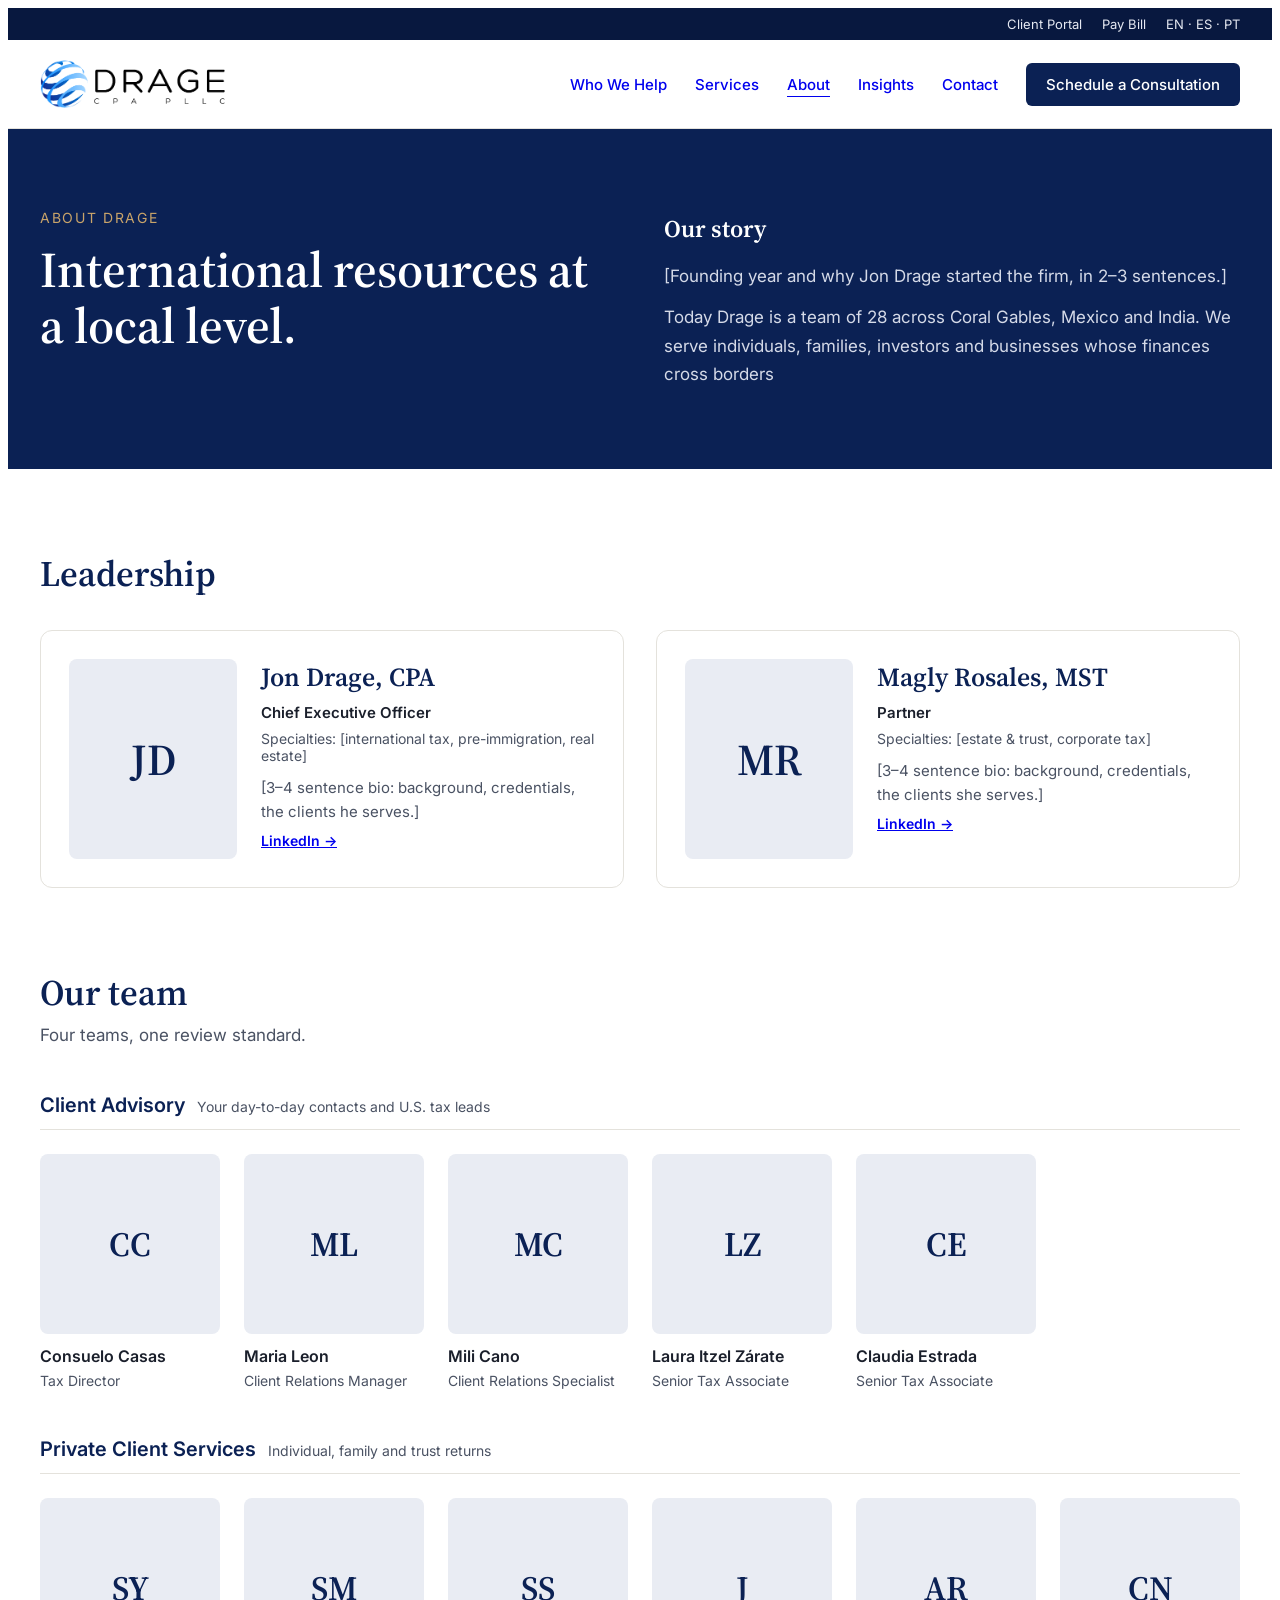
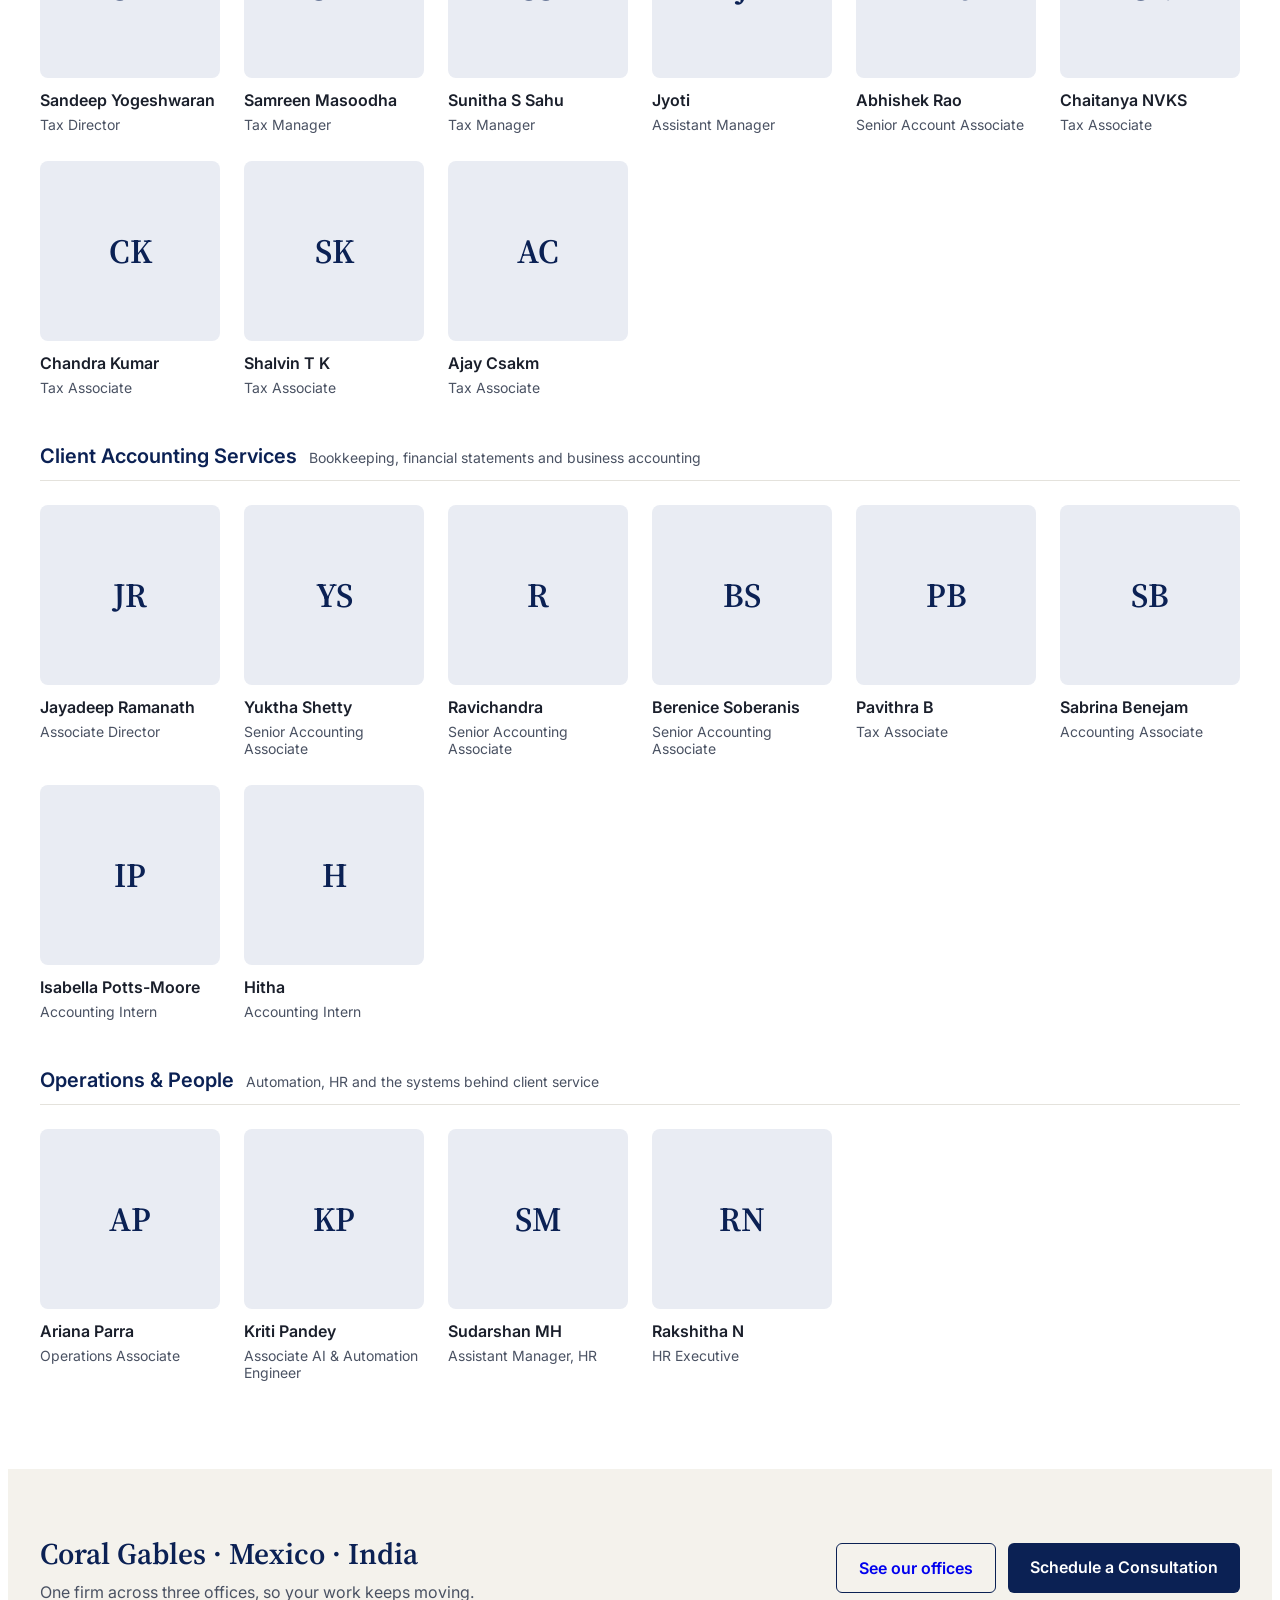
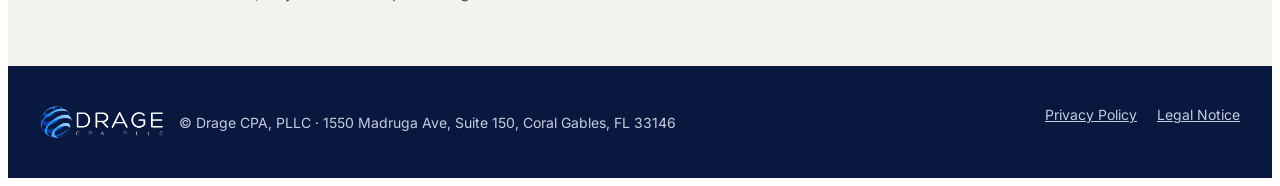
==== about.html @ 343d13b6 "Update about.html dot removed" ====
<!doctype html>
<html lang="en">
<head>
<meta charset="utf-8">
<meta name="viewport" content="width=device-width, initial-scale=1">
<title>About &amp; Our Team | Drage CPA, PLLC</title>
<meta name="description" content="Meet the Drage CPA leadership and team across Coral Gables, Mexico and India.">
<link rel="icon" type="image/png" href="assets/img/drage-logo.png">
<link rel="preconnect" href="https://fonts.googleapis.com">
<link rel="preconnect" href="https://fonts.gstatic.com" crossorigin>
<link href="https://fonts.googleapis.com/css2?family=Source+Serif+4:opsz,wght@8..60,500;8..60,600&amp;family=Inter:wght@400;500;600&amp;display=swap" rel="stylesheet">
<link rel="stylesheet" href="assets/css/styles.css">
</head>
<body>
<div style="font-family: Inter, system-ui, sans-serif; color: #1A1F2B; background: #FFFFFF; min-height: 100vh">

  <div class="site-top">
  <div style="background: #08183F; color: #E6E9F2; font-size: 13px">
    <div style="max-width: 1200px; margin: 0 auto; padding: 8px 24px; display: flex; flex-wrap: wrap; justify-content: flex-end; gap: 20px">
      <a href="https://auth.sharefile.io/dragecpa/login" style="color: #E6E9F2; text-decoration: none">Client Portal</a>
      <a href="https://secure.cpacharge.com/pages/dragecpa/payments" style="color: #E6E9F2; text-decoration: none">Pay Bill</a>
      <span>EN · ES · PT</span>
    </div>
  </div>

  <header style="border-bottom: 1px solid #E4E2DC; background: #FFFFFF">
    <div style="max-width: 1200px; margin: 0 auto; padding: 20px 24px; display: flex; flex-wrap: wrap; align-items: center; justify-content: space-between; gap: 16px">
      <a href="index.html" style="display: inline-flex; align-items: center"><img src="[data-uri]" alt="Drage CPA, PLLC — home" style="height: 48px; width: auto; display: block"></a>
      <nav aria-label="Main" style="display: flex; flex-wrap: wrap; align-items: center; gap: 28px; font-size: 15px; font-weight: 500">
        <a href="international-individuals-families.html" style="text-decoration: none">Who We Help</a>
        <a href="index.html" style="text-decoration: none">Services</a>
        <a href="about.html" style="text-decoration: underline; text-underline-offset: 6px">About</a>
        <a href="index.html" style="text-decoration: none">Insights</a>
        <a href="contact.html" style="text-decoration: none">Contact</a>
        <a href="https://drage.com/schedule-appointment/" style="background: #0B2154; color: #FFFFFF; padding: 12px 20px; border-radius: 6px; text-decoration: none">Schedule a Consultation</a>
      </nav>
    </div>
  </header>
  </div>

  <section style="background: #0B2154; color: #FFFFFF">
    <div style="max-width: 1200px; margin: 0 auto; padding: 80px 24px; display: grid; grid-template-columns: repeat(auto-fit, minmax(min(320px, 100%), 1fr)); gap: 48px">
      <div>
        <p style="margin: 0 0 16px; font-size: 14px; letter-spacing: 0.12em; text-transform: uppercase; color: #C9A46A">About Drage</p>
        <h1 style="margin: 0; font-family: 'Source Serif 4', Georgia, serif; font-size: 50px; line-height: 1.12; font-weight: 600">International resources at a local level.</h1>
      </div>
      <div style="font-size: 17px; line-height: 1.7; color: #D5DAE8">
        <h2 style="margin: 0 0 12px; font-family: 'Source Serif 4', Georgia, serif; font-size: 24px; font-weight: 600; color: #FFFFFF">Our story</h2>
        <p style="margin: 0 0 12px">[Founding year and why Jon Drage started the firm, in 2–3 sentences.]</p>
        <p style="margin: 0">Today Drage is a team of 28 across Coral Gables, Mexico and India. We serve individuals, families, investors and businesses whose finances cross borders</p>
      </div>
    </div>
  </section>

  <section style="max-width: 1200px; margin: 0 auto; padding: 80px 24px 24px">
    <h2 style="margin: 0 0 32px; font-family: 'Source Serif 4', Georgia, serif; font-size: 36px; font-weight: 600; color: #0B2154">Leadership</h2>
    <div style="display: grid; grid-template-columns: repeat(auto-fit, minmax(min(420px, 100%), 1fr)); gap: 32px">
      <article style="display: flex; flex-wrap: wrap; gap: 24px; padding: 28px; border: 1px solid #E4E2DC; border-radius: 12px">
        <div aria-label="Headshot placeholder for Jon Drage" role="img" style="width: 168px; height: 200px; border-radius: 8px; background: #E9ECF3; display: flex; align-items: center; justify-content: center; font-family: 'Source Serif 4', Georgia, serif; font-size: 44px; font-weight: 600; color: #0B2154">JD</div>
        <div style="flex: 1 1 min(200px, 100%); display: flex; flex-direction: column; gap: 8px">
          <h3 style="margin: 0; font-family: 'Source Serif 4', Georgia, serif; font-size: 26px; font-weight: 600; color: #0B2154">Jon Drage, CPA</h3>
          <div style="font-size: 15px; font-weight: 600">Chief Executive Officer</div>
          <div style="font-size: 14px; color: #4A5263">Specialties: [international tax, pre-immigration, real estate]</div>
          <p style="margin: 4px 0 0; font-size: 15px; line-height: 1.6; color: #4A5263">[3–4 sentence bio: background, credentials, the clients he serves.]</p>
          <a href="https://www.linkedin.com/company/dragecpa/about/" style="font-size: 14px; font-weight: 600">LinkedIn →</a>
        </div>
      </article>
      <article style="display: flex; flex-wrap: wrap; gap: 24px; padding: 28px; border: 1px solid #E4E2DC; border-radius: 12px">
        <div aria-label="Headshot placeholder for Magly Rosales" role="img" style="width: 168px; height: 200px; border-radius: 8px; background: #E9ECF3; display: flex; align-items: center; justify-content: center; font-family: 'Source Serif 4', Georgia, serif; font-size: 44px; font-weight: 600; color: #0B2154">MR</div>
        <div style="flex: 1 1 min(200px, 100%); display: flex; flex-direction: column; gap: 8px">
          <h3 style="margin: 0; font-family: 'Source Serif 4', Georgia, serif; font-size: 26px; font-weight: 600; color: #0B2154">Magly Rosales, MST</h3>
          <div style="font-size: 15px; font-weight: 600">Partner</div>
          <div style="font-size: 14px; color: #4A5263">Specialties: [estate &amp; trust, corporate tax]</div>
          <p style="margin: 4px 0 0; font-size: 15px; line-height: 1.6; color: #4A5263">[3–4 sentence bio: background, credentials, the clients she serves.]</p>
          <a href="https://www.linkedin.com/company/dragecpa/about/" style="font-size: 14px; font-weight: 600">LinkedIn →</a>
        </div>
      </article>
    </div>
  </section>

  <section style="max-width: 1200px; margin: 0 auto; padding: 56px 24px 88px">
    <h2 style="margin: 0 0 8px; font-family: 'Source Serif 4', Georgia, serif; font-size: 36px; font-weight: 600; color: #0B2154">Our team</h2>
    <p style="margin: 0 0 8px; font-size: 17px; color: #4A5263">Four teams, one review standard.</p>
    
      <div style="margin-top: 48px">
        <div style="display: flex; flex-wrap: wrap; align-items: baseline; gap: 12px; padding-bottom: 12px; border-bottom: 1px solid #E4E2DC; margin-bottom: 24px">
          <h3 style="margin: 0; font-size: 20px; font-weight: 600; color: #0B2154">Client Advisory</h3>
          <span style="font-size: 14px; color: #4A5263">Your day-to-day contacts and U.S. tax leads</span>
        </div>
        <div style="display: grid; grid-template-columns: repeat(auto-fill, minmax(min(180px, 100%), 1fr)); gap: 28px 24px">
          
            <div style="display: flex; flex-direction: column; gap: 6px">
              <div role="img" aria-label="Headshot placeholder for Consuelo Casas" style="aspect-ratio: 1 / 1; border-radius: 8px; background: #E9ECF3; display: flex; align-items: center; justify-content: center; font-family: 'Source Serif 4', Georgia, serif; font-size: 34px; font-weight: 600; color: #0B2154">CC</div>
              <div style="font-size: 16px; font-weight: 600; margin-top: 6px">Consuelo Casas</div>
              <div style="font-size: 14px; color: #4A5263">Tax Director</div>
            </div>
          
            <div style="display: flex; flex-direction: column; gap: 6px">
              <div role="img" aria-label="Headshot placeholder for Maria Leon" style="aspect-ratio: 1 / 1; border-radius: 8px; background: #E9ECF3; display: flex; align-items: center; justify-content: center; font-family: 'Source Serif 4', Georgia, serif; font-size: 34px; font-weight: 600; color: #0B2154">ML</div>
              <div style="font-size: 16px; font-weight: 600; margin-top: 6px">Maria Leon</div>
              <div style="font-size: 14px; color: #4A5263">Client Relations Manager</div>
            </div>
          
            <div style="display: flex; flex-direction: column; gap: 6px">
              <div role="img" aria-label="Headshot placeholder for Mili Cano" style="aspect-ratio: 1 / 1; border-radius: 8px; background: #E9ECF3; display: flex; align-items: center; justify-content: center; font-family: 'Source Serif 4', Georgia, serif; font-size: 34px; font-weight: 600; color: #0B2154">MC</div>
              <div style="font-size: 16px; font-weight: 600; margin-top: 6px">Mili Cano</div>
              <div style="font-size: 14px; color: #4A5263">Client Relations Specialist</div>
            </div>
          
            <div style="display: flex; flex-direction: column; gap: 6px">
              <div role="img" aria-label="Headshot placeholder for Laura Itzel Zárate" style="aspect-ratio: 1 / 1; border-radius: 8px; background: #E9ECF3; display: flex; align-items: center; justify-content: center; font-family: 'Source Serif 4', Georgia, serif; font-size: 34px; font-weight: 600; color: #0B2154">LZ</div>
              <div style="font-size: 16px; font-weight: 600; margin-top: 6px">Laura Itzel Zárate</div>
              <div style="font-size: 14px; color: #4A5263">Senior Tax Associate</div>
            </div>
          
            <div style="display: flex; flex-direction: column; gap: 6px">
              <div role="img" aria-label="Headshot placeholder for Claudia Estrada" style="aspect-ratio: 1 / 1; border-radius: 8px; background: #E9ECF3; display: flex; align-items: center; justify-content: center; font-family: 'Source Serif 4', Georgia, serif; font-size: 34px; font-weight: 600; color: #0B2154">CE</div>
              <div style="font-size: 16px; font-weight: 600; margin-top: 6px">Claudia Estrada</div>
              <div style="font-size: 14px; color: #4A5263">Senior Tax Associate</div>
            </div>
          
        </div>
      </div>
    
      <div style="margin-top: 48px">
        <div style="display: flex; flex-wrap: wrap; align-items: baseline; gap: 12px; padding-bottom: 12px; border-bottom: 1px solid #E4E2DC; margin-bottom: 24px">
          <h3 style="margin: 0; font-size: 20px; font-weight: 600; color: #0B2154">Private Client Services</h3>
          <span style="font-size: 14px; color: #4A5263">Individual, family and trust returns</span>
        </div>
        <div style="display: grid; grid-template-columns: repeat(auto-fill, minmax(min(180px, 100%), 1fr)); gap: 28px 24px">
          
            <div style="display: flex; flex-direction: column; gap: 6px">
              <div role="img" aria-label="Headshot placeholder for Sandeep Yogeshwaran" style="aspect-ratio: 1 / 1; border-radius: 8px; background: #E9ECF3; display: flex; align-items: center; justify-content: center; font-family: 'Source Serif 4', Georgia, serif; font-size: 34px; font-weight: 600; color: #0B2154">SY</div>
              <div style="font-size: 16px; font-weight: 600; margin-top: 6px">Sandeep Yogeshwaran</div>
              <div style="font-size: 14px; color: #4A5263">Tax Director</div>
            </div>
          
            <div style="display: flex; flex-direction: column; gap: 6px">
              <div role="img" aria-label="Headshot placeholder for Samreen Masoodha" style="aspect-ratio: 1 / 1; border-radius: 8px; background: #E9ECF3; display: flex; align-items: center; justify-content: center; font-family: 'Source Serif 4', Georgia, serif; font-size: 34px; font-weight: 600; color: #0B2154">SM</div>
              <div style="font-size: 16px; font-weight: 600; margin-top: 6px">Samreen Masoodha</div>
              <div style="font-size: 14px; color: #4A5263">Tax Manager</div>
            </div>
          
            <div style="display: flex; flex-direction: column; gap: 6px">
              <div role="img" aria-label="Headshot placeholder for Sunitha S Sahu" style="aspect-ratio: 1 / 1; border-radius: 8px; background: #E9ECF3; display: flex; align-items: center; justify-content: center; font-family: 'Source Serif 4', Georgia, serif; font-size: 34px; font-weight: 600; color: #0B2154">SS</div>
              <div style="font-size: 16px; font-weight: 600; margin-top: 6px">Sunitha S Sahu</div>
              <div style="font-size: 14px; color: #4A5263">Tax Manager</div>
            </div>
          
            <div style="display: flex; flex-direction: column; gap: 6px">
              <div role="img" aria-label="Headshot placeholder for Jyoti" style="aspect-ratio: 1 / 1; border-radius: 8px; background: #E9ECF3; display: flex; align-items: center; justify-content: center; font-family: 'Source Serif 4', Georgia, serif; font-size: 34px; font-weight: 600; color: #0B2154">J</div>
              <div style="font-size: 16px; font-weight: 600; margin-top: 6px">Jyoti</div>
              <div style="font-size: 14px; color: #4A5263">Assistant Manager</div>
            </div>
          
            <div style="display: flex; flex-direction: column; gap: 6px">
              <div role="img" aria-label="Headshot placeholder for Abhishek Rao" style="aspect-ratio: 1 / 1; border-radius: 8px; background: #E9ECF3; display: flex; align-items: center; justify-content: center; font-family: 'Source Serif 4', Georgia, serif; font-size: 34px; font-weight: 600; color: #0B2154">AR</div>
              <div style="font-size: 16px; font-weight: 600; margin-top: 6px">Abhishek Rao</div>
              <div style="font-size: 14px; color: #4A5263">Senior Account Associate</div>
            </div>
          
            <div style="display: flex; flex-direction: column; gap: 6px">
              <div role="img" aria-label="Headshot placeholder for Chaitanya NVKS" style="aspect-ratio: 1 / 1; border-radius: 8px; background: #E9ECF3; display: flex; align-items: center; justify-content: center; font-family: 'Source Serif 4', Georgia, serif; font-size: 34px; font-weight: 600; color: #0B2154">CN</div>
              <div style="font-size: 16px; font-weight: 600; margin-top: 6px">Chaitanya NVKS</div>
              <div style="font-size: 14px; color: #4A5263">Tax Associate</div>
            </div>
          
            <div style="display: flex; flex-direction: column; gap: 6px">
              <div role="img" aria-label="Headshot placeholder for Chandra Kumar" style="aspect-ratio: 1 / 1; border-radius: 8px; background: #E9ECF3; display: flex; align-items: center; justify-content: center; font-family: 'Source Serif 4', Georgia, serif; font-size: 34px; font-weight: 600; color: #0B2154">CK</div>
              <div style="font-size: 16px; font-weight: 600; margin-top: 6px">Chandra Kumar</div>
              <div style="font-size: 14px; color: #4A5263">Tax Associate</div>
            </div>
          
            <div style="display: flex; flex-direction: column; gap: 6px">
              <div role="img" aria-label="Headshot placeholder for Shalvin T K" style="aspect-ratio: 1 / 1; border-radius: 8px; background: #E9ECF3; display: flex; align-items: center; justify-content: center; font-family: 'Source Serif 4', Georgia, serif; font-size: 34px; font-weight: 600; color: #0B2154">SK</div>
              <div style="font-size: 16px; font-weight: 600; margin-top: 6px">Shalvin T K</div>
              <div style="font-size: 14px; color: #4A5263">Tax Associate</div>
            </div>
          
            <div style="display: flex; flex-direction: column; gap: 6px">
              <div role="img" aria-label="Headshot placeholder for Ajay Csakm" style="aspect-ratio: 1 / 1; border-radius: 8px; background: #E9ECF3; display: flex; align-items: center; justify-content: center; font-family: 'Source Serif 4', Georgia, serif; font-size: 34px; font-weight: 600; color: #0B2154">AC</div>
              <div style="font-size: 16px; font-weight: 600; margin-top: 6px">Ajay Csakm</div>
              <div style="font-size: 14px; color: #4A5263">Tax Associate</div>
            </div>
          
        </div>
      </div>
    
      <div style="margin-top: 48px">
        <div style="display: flex; flex-wrap: wrap; align-items: baseline; gap: 12px; padding-bottom: 12px; border-bottom: 1px solid #E4E2DC; margin-bottom: 24px">
          <h3 style="margin: 0; font-size: 20px; font-weight: 600; color: #0B2154">Client Accounting Services</h3>
          <span style="font-size: 14px; color: #4A5263">Bookkeeping, financial statements and business accounting</span>
        </div>
        <div style="display: grid; grid-template-columns: repeat(auto-fill, minmax(min(180px, 100%), 1fr)); gap: 28px 24px">
          
            <div style="display: flex; flex-direction: column; gap: 6px">
              <div role="img" aria-label="Headshot placeholder for Jayadeep Ramanath" style="aspect-ratio: 1 / 1; border-radius: 8px; background: #E9ECF3; display: flex; align-items: center; justify-content: center; font-family: 'Source Serif 4', Georgia, serif; font-size: 34px; font-weight: 600; color: #0B2154">JR</div>
              <div style="font-size: 16px; font-weight: 600; margin-top: 6px">Jayadeep Ramanath</div>
              <div style="font-size: 14px; color: #4A5263">Associate Director</div>
            </div>
          
            <div style="display: flex; flex-direction: column; gap: 6px">
              <div role="img" aria-label="Headshot placeholder for Yuktha Shetty" style="aspect-ratio: 1 / 1; border-radius: 8px; background: #E9ECF3; display: flex; align-items: center; justify-content: center; font-family: 'Source Serif 4', Georgia, serif; font-size: 34px; font-weight: 600; color: #0B2154">YS</div>
              <div style="font-size: 16px; font-weight: 600; margin-top: 6px">Yuktha Shetty</div>
              <div style="font-size: 14px; color: #4A5263">Senior Accounting Associate</div>
            </div>
          
            <div style="display: flex; flex-direction: column; gap: 6px">
              <div role="img" aria-label="Headshot placeholder for Ravichandra" style="aspect-ratio: 1 / 1; border-radius: 8px; background: #E9ECF3; display: flex; align-items: center; justify-content: center; font-family: 'Source Serif 4', Georgia, serif; font-size: 34px; font-weight: 600; color: #0B2154">R</div>
              <div style="font-size: 16px; font-weight: 600; margin-top: 6px">Ravichandra</div>
              <div style="font-size: 14px; color: #4A5263">Senior Accounting Associate</div>
            </div>
          
            <div style="display: flex; flex-direction: column; gap: 6px">
              <div role="img" aria-label="Headshot placeholder for Berenice Soberanis" style="aspect-ratio: 1 / 1; border-radius: 8px; background: #E9ECF3; display: flex; align-items: center; justify-content: center; font-family: 'Source Serif 4', Georgia, serif; font-size: 34px; font-weight: 600; color: #0B2154">BS</div>
              <div style="font-size: 16px; font-weight: 600; margin-top: 6px">Berenice Soberanis</div>
              <div style="font-size: 14px; color: #4A5263">Senior Accounting Associate</div>
            </div>
          
            <div style="display: flex; flex-direction: column; gap: 6px">
              <div role="img" aria-label="Headshot placeholder for Pavithra B" style="aspect-ratio: 1 / 1; border-radius: 8px; background: #E9ECF3; display: flex; align-items: center; justify-content: center; font-family: 'Source Serif 4', Georgia, serif; font-size: 34px; font-weight: 600; color: #0B2154">PB</div>
              <div style="font-size: 16px; font-weight: 600; margin-top: 6px">Pavithra B</div>
              <div style="font-size: 14px; color: #4A5263">Tax Associate</div>
            </div>
          
            <div style="display: flex; flex-direction: column; gap: 6px">
              <div role="img" aria-label="Headshot placeholder for Sabrina Benejam" style="aspect-ratio: 1 / 1; border-radius: 8px; background: #E9ECF3; display: flex; align-items: center; justify-content: center; font-family: 'Source Serif 4', Georgia, serif; font-size: 34px; font-weight: 600; color: #0B2154">SB</div>
              <div style="font-size: 16px; font-weight: 600; margin-top: 6px">Sabrina Benejam</div>
              <div style="font-size: 14px; color: #4A5263">Accounting Associate</div>
            </div>
          
            <div style="display: flex; flex-direction: column; gap: 6px">
              <div role="img" aria-label="Headshot placeholder for Isabella Potts-Moore" style="aspect-ratio: 1 / 1; border-radius: 8px; background: #E9ECF3; display: flex; align-items: center; justify-content: center; font-family: 'Source Serif 4', Georgia, serif; font-size: 34px; font-weight: 600; color: #0B2154">IP</div>
              <div style="font-size: 16px; font-weight: 600; margin-top: 6px">Isabella Potts-Moore</div>
              <div style="font-size: 14px; color: #4A5263">Accounting Intern</div>
            </div>
          
            <div style="display: flex; flex-direction: column; gap: 6px">
              <div role="img" aria-label="Headshot placeholder for Hitha" style="aspect-ratio: 1 / 1; border-radius: 8px; background: #E9ECF3; display: flex; align-items: center; justify-content: center; font-family: 'Source Serif 4', Georgia, serif; font-size: 34px; font-weight: 600; color: #0B2154">H</div>
              <div style="font-size: 16px; font-weight: 600; margin-top: 6px">Hitha</div>
              <div style="font-size: 14px; color: #4A5263">Accounting Intern</div>
            </div>
          
        </div>
      </div>
    
      <div style="margin-top: 48px">
        <div style="display: flex; flex-wrap: wrap; align-items: baseline; gap: 12px; padding-bottom: 12px; border-bottom: 1px solid #E4E2DC; margin-bottom: 24px">
          <h3 style="margin: 0; font-size: 20px; font-weight: 600; color: #0B2154">Operations &amp; People</h3>
          <span style="font-size: 14px; color: #4A5263">Automation, HR and the systems behind client service</span>
        </div>
        <div style="display: grid; grid-template-columns: repeat(auto-fill, minmax(min(180px, 100%), 1fr)); gap: 28px 24px">
          
            <div style="display: flex; flex-direction: column; gap: 6px">
              <div role="img" aria-label="Headshot placeholder for Ariana Parra" style="aspect-ratio: 1 / 1; border-radius: 8px; background: #E9ECF3; display: flex; align-items: center; justify-content: center; font-family: 'Source Serif 4', Georgia, serif; font-size: 34px; font-weight: 600; color: #0B2154">AP</div>
              <div style="font-size: 16px; font-weight: 600; margin-top: 6px">Ariana Parra</div>
              <div style="font-size: 14px; color: #4A5263">Operations Associate</div>
            </div>
          
            <div style="display: flex; flex-direction: column; gap: 6px">
              <div role="img" aria-label="Headshot placeholder for Kriti Pandey" style="aspect-ratio: 1 / 1; border-radius: 8px; background: #E9ECF3; display: flex; align-items: center; justify-content: center; font-family: 'Source Serif 4', Georgia, serif; font-size: 34px; font-weight: 600; color: #0B2154">KP</div>
              <div style="font-size: 16px; font-weight: 600; margin-top: 6px">Kriti Pandey</div>
              <div style="font-size: 14px; color: #4A5263">Associate AI &amp; Automation Engineer</div>
            </div>
          
            <div style="display: flex; flex-direction: column; gap: 6px">
              <div role="img" aria-label="Headshot placeholder for Sudarshan MH" style="aspect-ratio: 1 / 1; border-radius: 8px; background: #E9ECF3; display: flex; align-items: center; justify-content: center; font-family: 'Source Serif 4', Georgia, serif; font-size: 34px; font-weight: 600; color: #0B2154">SM</div>
              <div style="font-size: 16px; font-weight: 600; margin-top: 6px">Sudarshan MH</div>
              <div style="font-size: 14px; color: #4A5263">Assistant Manager, HR</div>
            </div>
          
            <div style="display: flex; flex-direction: column; gap: 6px">
              <div role="img" aria-label="Headshot placeholder for Rakshitha N" style="aspect-ratio: 1 / 1; border-radius: 8px; background: #E9ECF3; display: flex; align-items: center; justify-content: center; font-family: 'Source Serif 4', Georgia, serif; font-size: 34px; font-weight: 600; color: #0B2154">RN</div>
              <div style="font-size: 16px; font-weight: 600; margin-top: 6px">Rakshitha N</div>
              <div style="font-size: 14px; color: #4A5263">HR Executive</div>
            </div>
          
        </div>
      </div>
    
  </section>

  <section style="background: #F4F2EC">
    <div style="max-width: 1200px; margin: 0 auto; padding: 64px 24px; display: flex; flex-wrap: wrap; justify-content: space-between; align-items: center; gap: 24px">
      <div>
        <h2 style="margin: 0 0 8px; font-family: 'Source Serif 4', Georgia, serif; font-size: 30px; font-weight: 600; color: #0B2154">Coral Gables · Mexico · India</h2>
        <p style="margin: 0; font-size: 16px; color: #4A5263">One firm across three offices, so your work keeps moving.</p>
      </div>
      <div style="display: flex; flex-wrap: wrap; gap: 12px">
        <a href="contact.html" style="border: 1px solid #0B2154; padding: 14px 22px; border-radius: 6px; font-weight: 600; text-decoration: none">See our offices</a>
        <a href="https://drage.com/schedule-appointment/" style="background: #0B2154; color: #FFFFFF; padding: 14px 22px; border-radius: 6px; font-weight: 600; text-decoration: none">Schedule a Consultation</a>
      </div>
    </div>
  </section>

  <footer style="background: #08183F; color: #C7CDDD; font-size: 14px">
    <div style="max-width: 1200px; margin: 0 auto; padding: 40px 24px; display: flex; flex-wrap: wrap; justify-content: space-between; gap: 16px">
      <div style="display: flex; flex-wrap: wrap; align-items: center; gap: 16px"><img src="[data-uri]" alt="Drage CPA, PLLC" style="height: 32px; width: auto; display: block"><span>© Drage CPA, PLLC · 1550 Madruga Ave, Suite 150, Coral Gables, FL 33146</span></div>
      <div style="display: flex; gap: 20px"><a href="https://drage.com/privacy-policy/" style="color: #C7CDDD">Privacy Policy</a><a href="https://drage.com/legal-notice/" style="color: #C7CDDD">Legal Notice</a></div>
    </div>
  </footer>
</div>
</body>
</html>
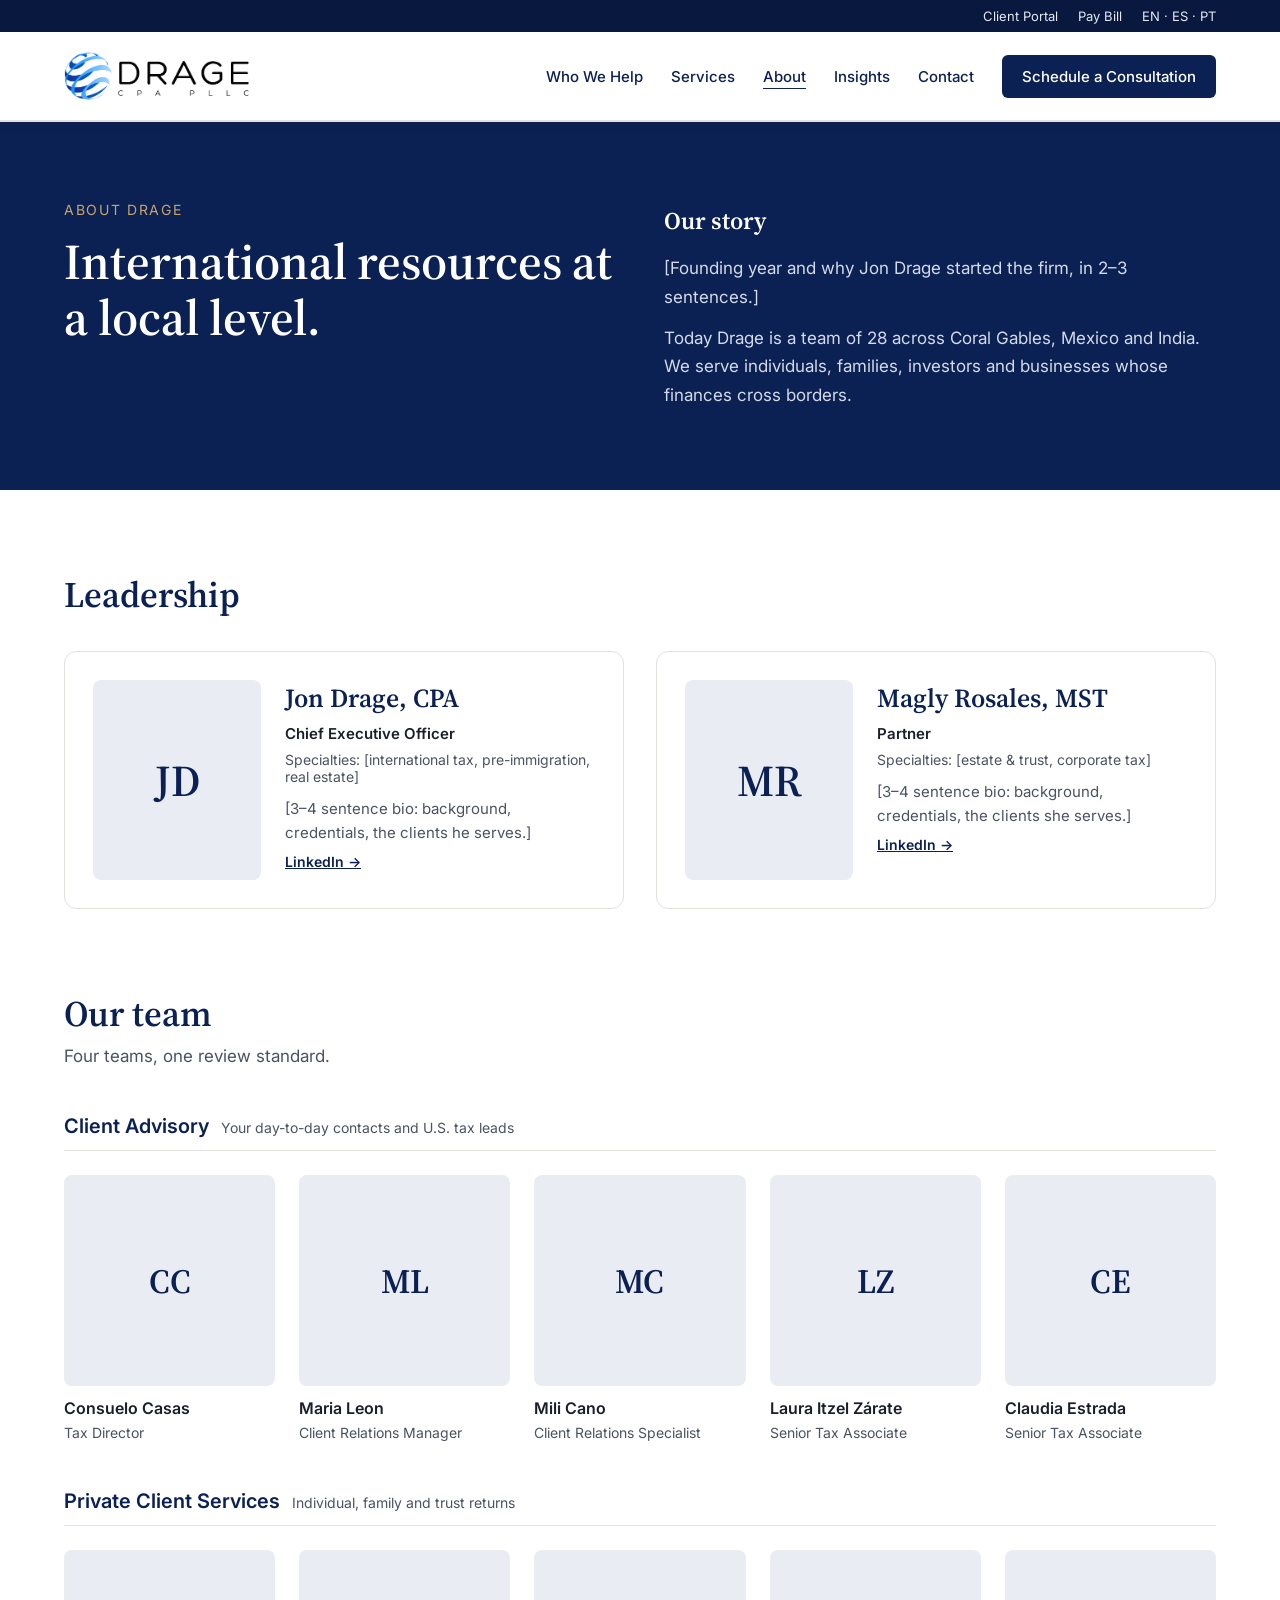
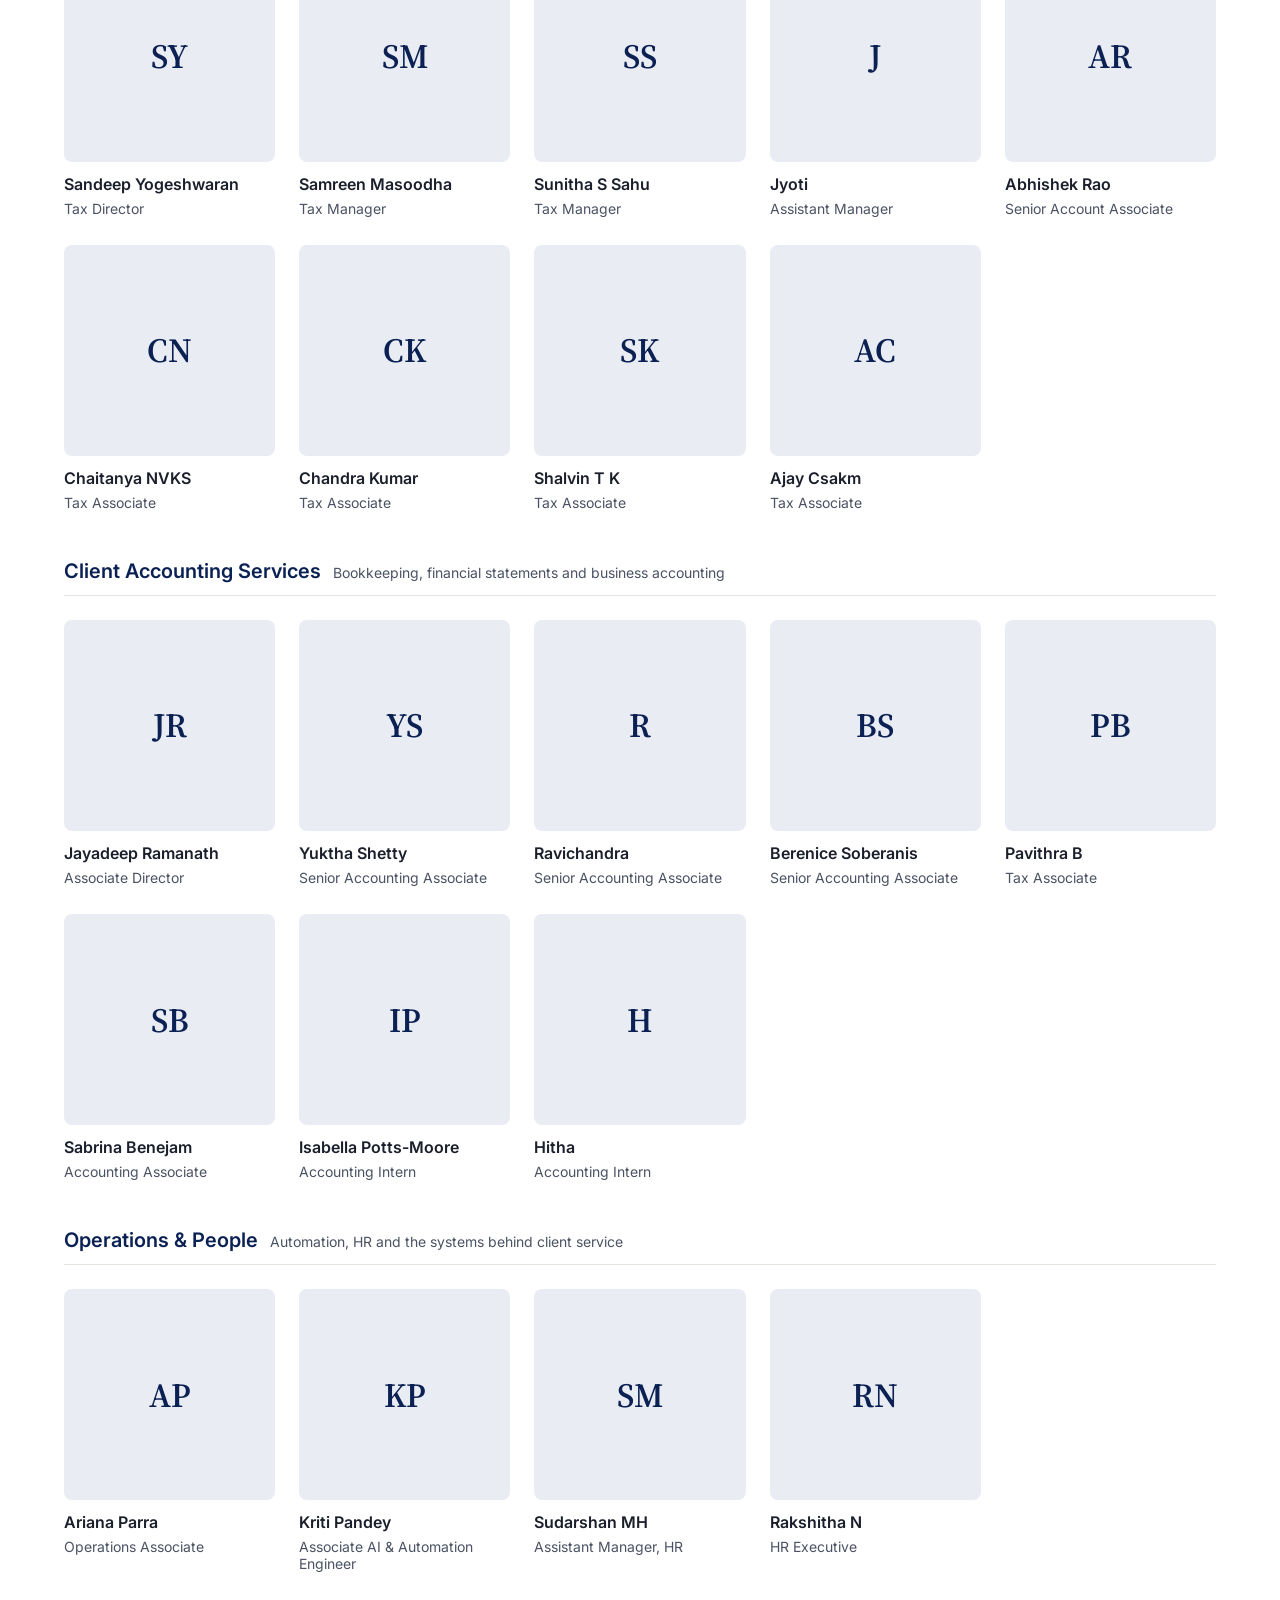
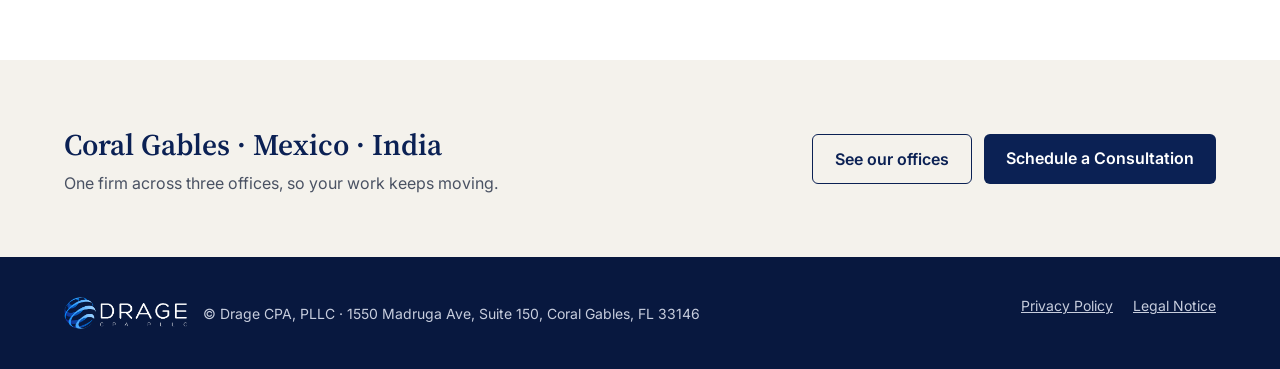
==== commit cf4e5b13: "Sticky ribbon" ====
--- a/about.html
+++ b/about.html
@@ -9,12 +9,61 @@
 <link rel="preconnect" href="https://fonts.googleapis.com">
 <link rel="preconnect" href="https://fonts.gstatic.com" crossorigin>
 <link href="https://fonts.googleapis.com/css2?family=Source+Serif+4:opsz,wght@8..60,500;8..60,600&amp;family=Inter:wght@400;500;600&amp;display=swap" rel="stylesheet">
-<link rel="stylesheet" href="assets/css/styles.css">
+<style>
+/* Drage CPA website — base styles.
+   Page layout is written inline in each HTML file (exported from the design draft).
+   Move repeated inline styles here over time as the site grows. */
+
+*, *::before, *::after { box-sizing: border-box; }
+
+html { scroll-behavior: smooth; }
+
+body {
+  margin: 0;
+  font-family: Inter, system-ui, -apple-system, "Segoe UI", Roboto, sans-serif;
+  color: #1A1F2B;
+  background: #FFFFFF;
+  -webkit-font-smoothing: antialiased;
+}
+
+img { max-width: 100%; height: auto; }
+
+/* Top ribbon (utility bar + main menu) stays fixed while scrolling */
+.site-top {
+  position: sticky;
+  top: 0;
+  z-index: 100;
+  box-shadow: 0 1px 0 #E4E2DC, 0 4px 12px rgba(8, 24, 63, 0.06);
+}
+
+/* Keep in-page anchors (#who, #services, #insights) from hiding under the ribbon */
+[id] { scroll-margin-top: 140px; }
+
+a { color: #0B2154; }
+a:hover { color: #1E3A8A; }
+
+a:focus-visible,
+button:focus-visible,
+input:focus-visible,
+select:focus-visible,
+textarea:focus-visible,
+summary:focus-visible {
+  outline: 3px solid #C9A46A;
+  outline-offset: 2px;
+}
+
+/* Phone tweaks */
+@media (max-width: 640px) {
+  h1 { font-size: 36px !important; }
+  h2 { font-size: 28px !important; }
+  header nav { gap: 16px !important; }
+}
+</style>
 </head>
 <body>
 <div style="font-family: Inter, system-ui, sans-serif; color: #1A1F2B; background: #FFFFFF; min-height: 100vh">
 
-  <div class="site-top">
+  <div class="site-top" style="position: sticky; position: -webkit-sticky; top: 0; z-index: 1000; box-shadow: 0 1px 0 #E4E2DC, 0 4px 12px rgba(8, 24, 63, 0.06)">
   <div style="background: #08183F; color: #E6E9F2; font-size: 13px">
     <div style="max-width: 1200px; margin: 0 auto; padding: 8px 24px; display: flex; flex-wrap: wrap; justify-content: flex-end; gap: 20px">
       <a href="https://auth.sharefile.io/dragecpa/login" style="color: #E6E9F2; text-decoration: none">Client Portal</a>
@@ -47,7 +96,7 @@
       <div style="font-size: 17px; line-height: 1.7; color: #D5DAE8">
         <h2 style="margin: 0 0 12px; font-family: 'Source Serif 4', Georgia, serif; font-size: 24px; font-weight: 600; color: #FFFFFF">Our story</h2>
         <p style="margin: 0 0 12px">[Founding year and why Jon Drage started the firm, in 2–3 sentences.]</p>
-        <p style="margin: 0">Today Drage is a team of 28 across Coral Gables, Mexico and India. We serve individuals, families, investors and businesses whose finances cross borders</p>
+        <p style="margin: 0">Today Drage is a team of 28 across Coral Gables, Mexico and India. We serve individuals, families, investors and businesses whose finances cross borders.</p>
       </div>
     </div>
   </section>
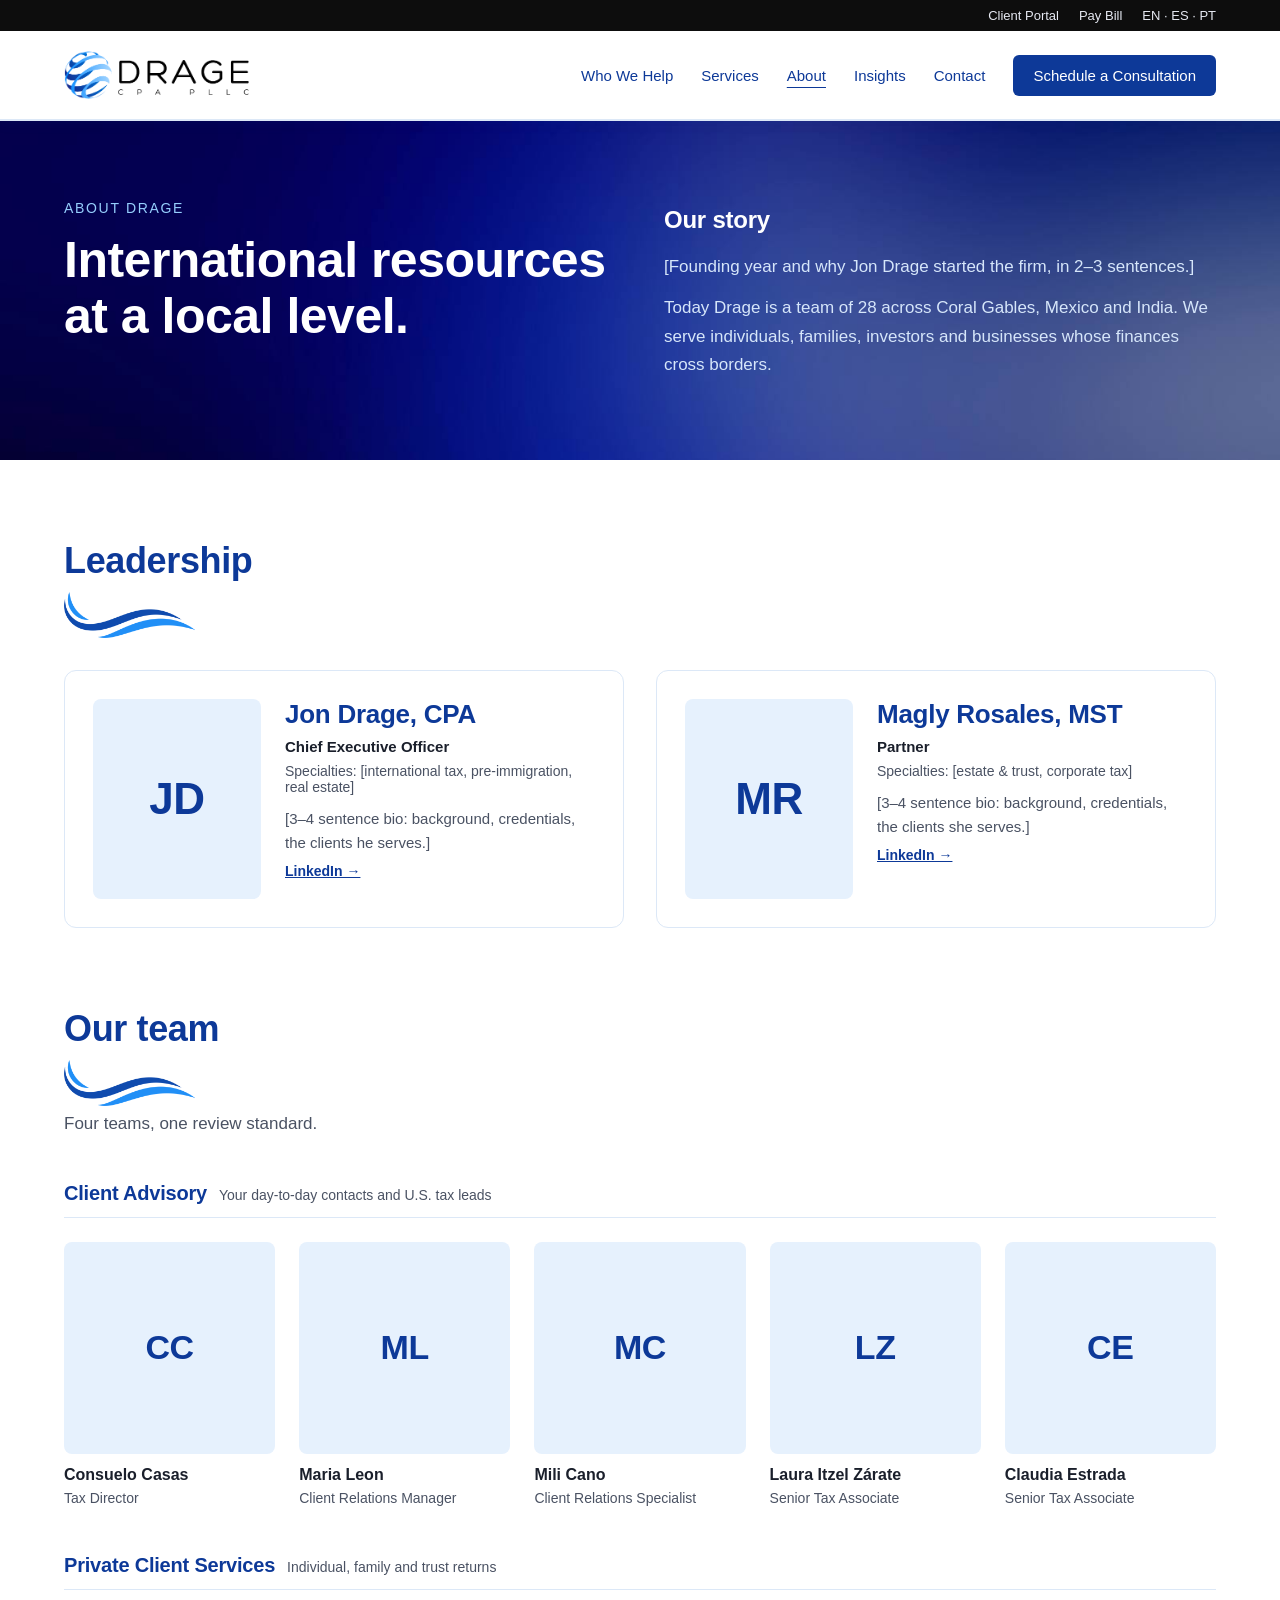
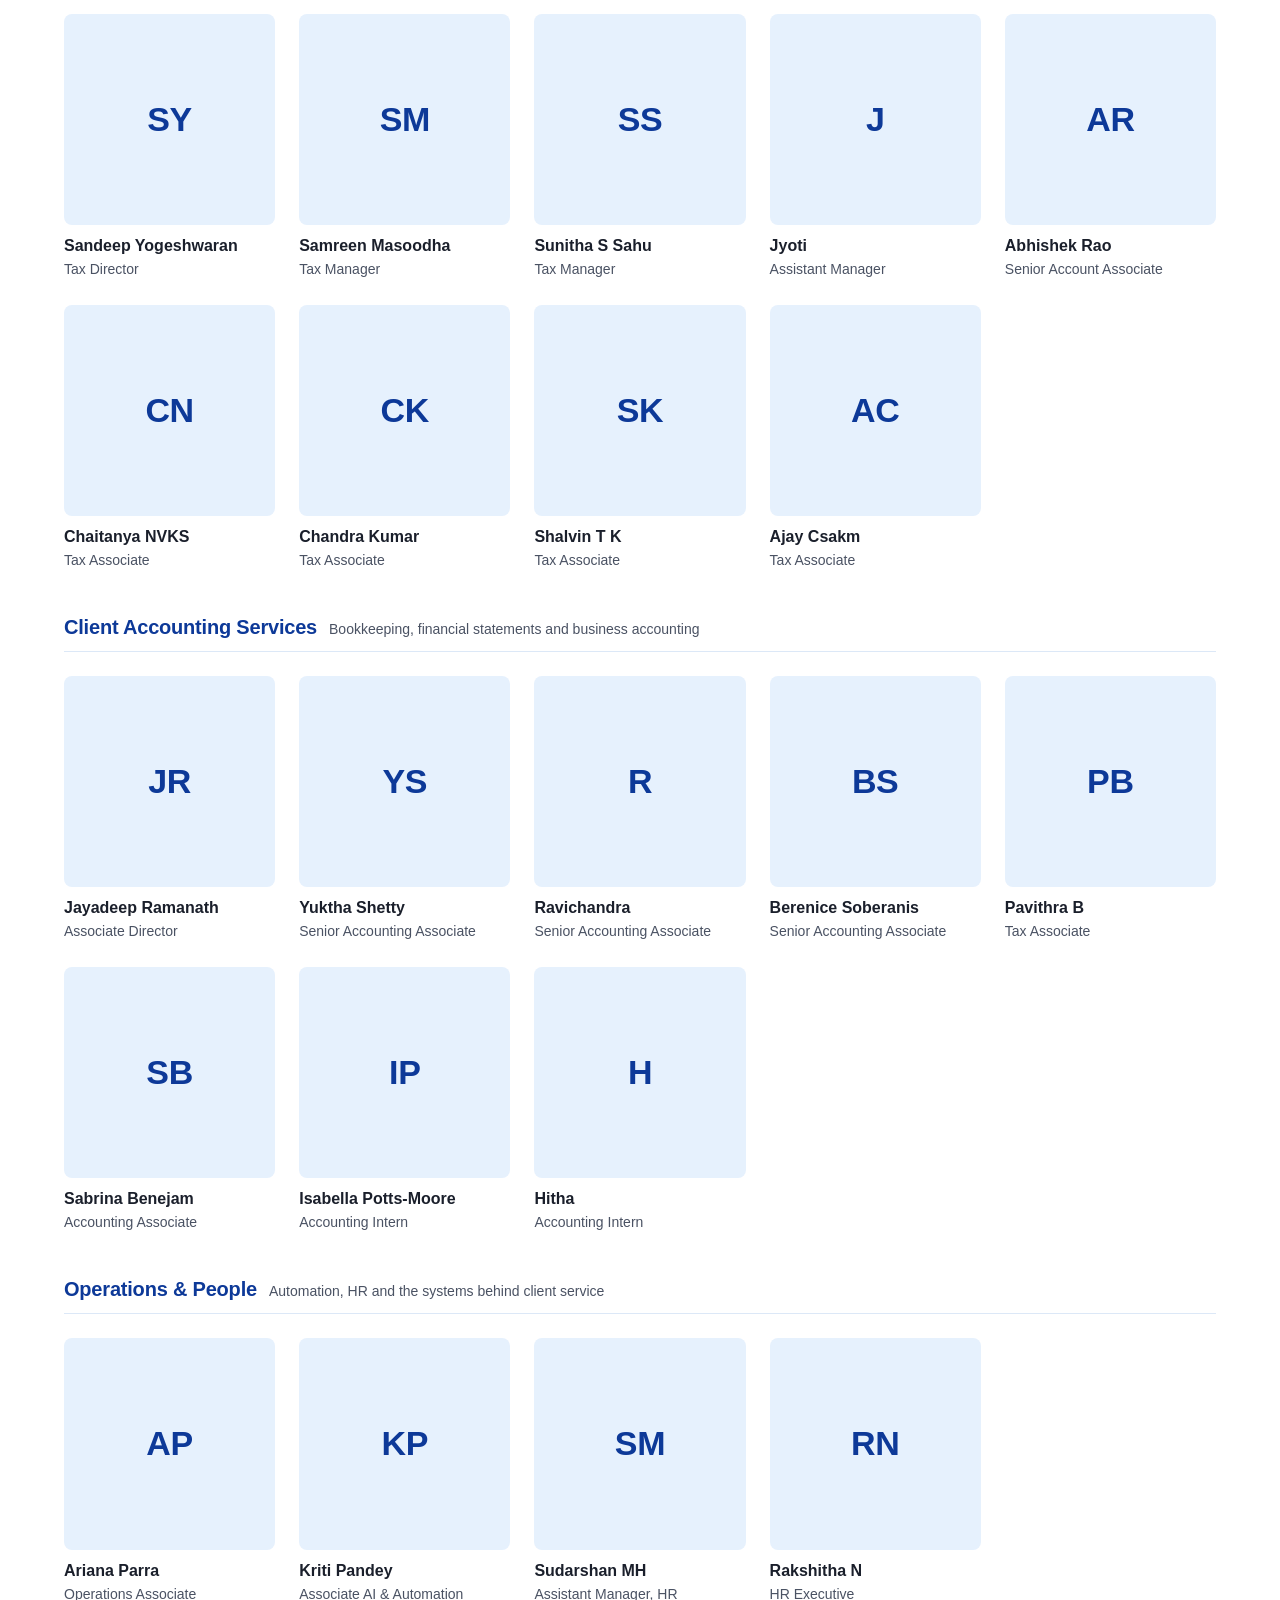
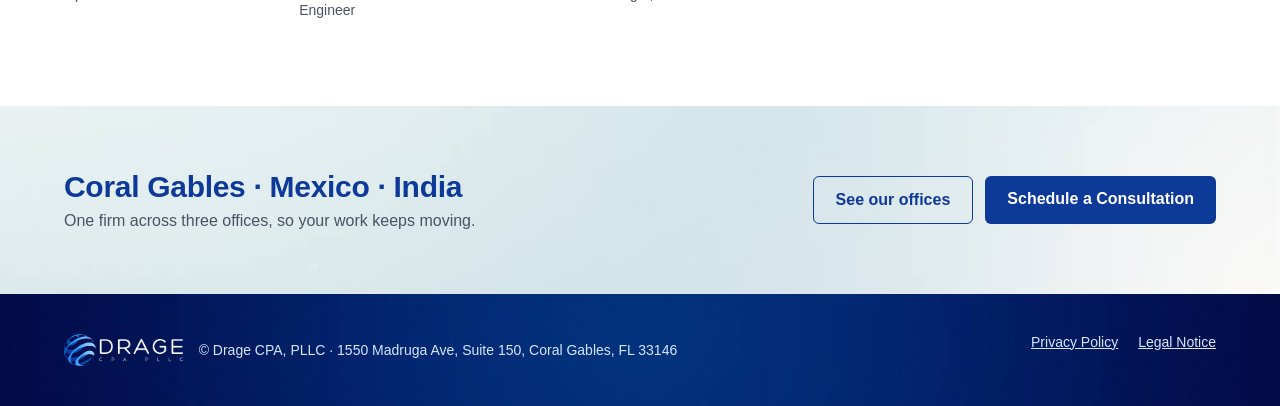
==== commit aac674d3: "Drage Style update Change from Claude default style to Drage's" ====
--- a/about.html
+++ b/about.html
@@ -6,13 +6,11 @@
 <title>About &amp; Our Team | Drage CPA, PLLC</title>
 <meta name="description" content="Meet the Drage CPA leadership and team across Coral Gables, Mexico and India.">
 <link rel="icon" type="image/png" href="assets/img/drage-logo.png">
-<link rel="preconnect" href="https://fonts.googleapis.com">
-<link rel="preconnect" href="https://fonts.gstatic.com" crossorigin>
-<link href="https://fonts.googleapis.com/css2?family=Source+Serif+4:opsz,wght@8..60,500;8..60,600&amp;family=Inter:wght@400;500;600&amp;display=swap" rel="stylesheet">
 <style>
-/* Drage CPA website — base styles.
-   Page layout is written inline in each HTML file (exported from the design draft).
-   Move repeated inline styles here over time as the site grows. */
+/* Drage CPA website: base styles, following the Drage CPA Brand Book.
+   Colors: Dark Blue #0D3998 · Medium Blue #0354AF · Light Blue #60B0EB · Sky Blue #96CEFD · Dark #0D0D0D
+   Font: Helvetica Now (digital). Falls back to Helvetica Neue / Helvetica / Arial where not installed.
+   Page layout is written inline in each HTML file (exported from the design draft). */
 
 *, *::before, *::after { box-sizing: border-box; }
 
@@ -20,27 +18,25 @@
 
 body {
   margin: 0;
-  font-family: Inter, system-ui, -apple-system, "Segoe UI", Roboto, sans-serif;
+  font-family: "Helvetica Now Text", "Helvetica Now Display", "Helvetica Neue", Helvetica, Arial, sans-serif;
   color: #1A1F2B;
   background: #FFFFFF;
   -webkit-font-smoothing: antialiased;
 }
 
+h1, h2, h3 { letter-spacing: -0.01em; }
+
 img { max-width: 100%; height: auto; }
 
 /* Top ribbon (utility bar + main menu) stays fixed while scrolling */
 .site-top {
   position: sticky;
   top: 0;
-  z-index: 100;
-  box-shadow: 0 1px 0 #E4E2DC, 0 4px 12px rgba(8, 24, 63, 0.06);
+  z-index: 1000;
 }
 
 /* Keep in-page anchors (#who, #services, #insights) from hiding under the ribbon */
 [id] { scroll-margin-top: 140px; }
-
-a { color: #0B2154; }
-a:hover { color: #1E3A8A; }
 
 a:focus-visible,
 button:focus-visible,
@@ -48,7 +44,7 @@
 select:focus-visible,
 textarea:focus-visible,
 summary:focus-visible {
-  outline: 3px solid #C9A46A;
+  outline: 3px solid #60B0EB;
   outline-offset: 2px;
 }
 
@@ -58,13 +54,22 @@
   h2 { font-size: 28px !important; }
   header nav { gap: 16px !important; }
 }
+
+/* Drage brand backgrounds and wave accents */
+
+a{color:#0D3998}a:hover{color:#0354AF}
+.dg-dark{background:#07114F url([data-uri]) center/cover no-repeat}
+.dg-navy{background:#03124A url([data-uri]) center/cover no-repeat}
+.dg-soft{background:#F1F7FE url([data-uri]) center/cover no-repeat}
+h2[style*="font-size: 34px"]::after,h2[style*="font-size: 36px"]::after,h2[style*="font-size: 40px"]::after{content:"";display:block;width:132px;height:46px;margin-top:10px;background:url([data-uri]) left center/contain no-repeat}
+.dg-dark h2::after,.dg-navy h2::after{background-image:url([data-uri])!important}
 </style>
 </head>
 <body>
-<div style="font-family: Inter, system-ui, sans-serif; color: #1A1F2B; background: #FFFFFF; min-height: 100vh">
-
-  <div class="site-top" style="position: sticky; position: -webkit-sticky; top: 0; z-index: 1000; box-shadow: 0 1px 0 #E4E2DC, 0 4px 12px rgba(8, 24, 63, 0.06)">
-  <div style="background: #08183F; color: #E6E9F2; font-size: 13px">
+<div style="font-family: 'Helvetica Now Text', 'Helvetica Now Display', 'Helvetica Neue', Helvetica, Arial, sans-serif; color: #1A1F2B; background: #FFFFFF; min-height: 100vh">
+
+  <div class="site-top" style="position: sticky; position: -webkit-sticky; top: 0; z-index: 1000; box-shadow: 0 1px 0 #DCE8F7, 0 4px 12px rgba(13, 57, 152, 0.08)">
+  <div style="background: #0D0D0D; color: #E6E9F2; font-size: 13px">
     <div style="max-width: 1200px; margin: 0 auto; padding: 8px 24px; display: flex; flex-wrap: wrap; justify-content: flex-end; gap: 20px">
       <a href="https://auth.sharefile.io/dragecpa/login" style="color: #E6E9F2; text-decoration: none">Client Portal</a>
       <a href="https://secure.cpacharge.com/pages/dragecpa/payments" style="color: #E6E9F2; text-decoration: none">Pay Bill</a>
@@ -72,7 +77,7 @@
     </div>
   </div>
 
-  <header style="border-bottom: 1px solid #E4E2DC; background: #FFFFFF">
+  <header style="border-bottom: 1px solid #DCE8F7; background: #FFFFFF">
     <div style="max-width: 1200px; margin: 0 auto; padding: 20px 24px; display: flex; flex-wrap: wrap; align-items: center; justify-content: space-between; gap: 16px">
       <a href="index.html" style="display: inline-flex; align-items: center"><img src="[data-uri]" alt="Drage CPA, PLLC — home" style="height: 48px; width: auto; display: block"></a>
       <nav aria-label="Main" style="display: flex; flex-wrap: wrap; align-items: center; gap: 28px; font-size: 15px; font-weight: 500">
@@ -81,20 +86,20 @@
         <a href="about.html" style="text-decoration: underline; text-underline-offset: 6px">About</a>
         <a href="index.html" style="text-decoration: none">Insights</a>
         <a href="contact.html" style="text-decoration: none">Contact</a>
-        <a href="https://drage.com/schedule-appointment/" style="background: #0B2154; color: #FFFFFF; padding: 12px 20px; border-radius: 6px; text-decoration: none">Schedule a Consultation</a>
+        <a href="https://drage.com/schedule-appointment/" style="background: #0D3998; color: #FFFFFF; padding: 12px 20px; border-radius: 6px; text-decoration: none">Schedule a Consultation</a>
       </nav>
     </div>
   </header>
   </div>
 
-  <section style="background: #0B2154; color: #FFFFFF">
+  <section class="dg-dark" style="color: #FFFFFF">
     <div style="max-width: 1200px; margin: 0 auto; padding: 80px 24px; display: grid; grid-template-columns: repeat(auto-fit, minmax(min(320px, 100%), 1fr)); gap: 48px">
       <div>
-        <p style="margin: 0 0 16px; font-size: 14px; letter-spacing: 0.12em; text-transform: uppercase; color: #C9A46A">About Drage</p>
-        <h1 style="margin: 0; font-family: 'Source Serif 4', Georgia, serif; font-size: 50px; line-height: 1.12; font-weight: 600">International resources at a local level.</h1>
-      </div>
-      <div style="font-size: 17px; line-height: 1.7; color: #D5DAE8">
-        <h2 style="margin: 0 0 12px; font-family: 'Source Serif 4', Georgia, serif; font-size: 24px; font-weight: 600; color: #FFFFFF">Our story</h2>
+        <p style="margin: 0 0 16px; font-size: 14px; letter-spacing: 0.12em; text-transform: uppercase; color: #96CEFD">About Drage</p>
+        <h1 style="margin: 0; letter-spacing: -0.01em;font-size: 50px; line-height: 1.12; font-weight: 600">International resources at a local level.</h1>
+      </div>
+      <div style="font-size: 17px; line-height: 1.7; color: #D6E6FA">
+        <h2 style="margin: 0 0 12px; letter-spacing: -0.01em;font-size: 24px; font-weight: 600; color: #FFFFFF">Our story</h2>
         <p style="margin: 0 0 12px">[Founding year and why Jon Drage started the firm, in 2–3 sentences.]</p>
         <p style="margin: 0">Today Drage is a team of 28 across Coral Gables, Mexico and India. We serve individuals, families, investors and businesses whose finances cross borders.</p>
       </div>
@@ -102,22 +107,22 @@
   </section>
 
   <section style="max-width: 1200px; margin: 0 auto; padding: 80px 24px 24px">
-    <h2 style="margin: 0 0 32px; font-family: 'Source Serif 4', Georgia, serif; font-size: 36px; font-weight: 600; color: #0B2154">Leadership</h2>
+    <h2 style="margin: 0 0 32px; letter-spacing: -0.01em;font-size: 36px; font-weight: 600; color: #0D3998">Leadership</h2>
     <div style="display: grid; grid-template-columns: repeat(auto-fit, minmax(min(420px, 100%), 1fr)); gap: 32px">
-      <article style="display: flex; flex-wrap: wrap; gap: 24px; padding: 28px; border: 1px solid #E4E2DC; border-radius: 12px">
-        <div aria-label="Headshot placeholder for Jon Drage" role="img" style="width: 168px; height: 200px; border-radius: 8px; background: #E9ECF3; display: flex; align-items: center; justify-content: center; font-family: 'Source Serif 4', Georgia, serif; font-size: 44px; font-weight: 600; color: #0B2154">JD</div>
+      <article style="display: flex; flex-wrap: wrap; gap: 24px; padding: 28px; border: 1px solid #DCE8F7; border-radius: 12px">
+        <div aria-label="Headshot placeholder for Jon Drage" role="img" style="width: 168px; height: 200px; border-radius: 8px; background: #E6F1FD; display: flex; align-items: center; justify-content: center; letter-spacing: -0.01em;font-size: 44px; font-weight: 600; color: #0D3998">JD</div>
         <div style="flex: 1 1 min(200px, 100%); display: flex; flex-direction: column; gap: 8px">
-          <h3 style="margin: 0; font-family: 'Source Serif 4', Georgia, serif; font-size: 26px; font-weight: 600; color: #0B2154">Jon Drage, CPA</h3>
+          <h3 style="margin: 0; letter-spacing: -0.01em;font-size: 26px; font-weight: 600; color: #0D3998">Jon Drage, CPA</h3>
           <div style="font-size: 15px; font-weight: 600">Chief Executive Officer</div>
           <div style="font-size: 14px; color: #4A5263">Specialties: [international tax, pre-immigration, real estate]</div>
           <p style="margin: 4px 0 0; font-size: 15px; line-height: 1.6; color: #4A5263">[3–4 sentence bio: background, credentials, the clients he serves.]</p>
           <a href="https://www.linkedin.com/company/dragecpa/about/" style="font-size: 14px; font-weight: 600">LinkedIn →</a>
         </div>
       </article>
-      <article style="display: flex; flex-wrap: wrap; gap: 24px; padding: 28px; border: 1px solid #E4E2DC; border-radius: 12px">
-        <div aria-label="Headshot placeholder for Magly Rosales" role="img" style="width: 168px; height: 200px; border-radius: 8px; background: #E9ECF3; display: flex; align-items: center; justify-content: center; font-family: 'Source Serif 4', Georgia, serif; font-size: 44px; font-weight: 600; color: #0B2154">MR</div>
+      <article style="display: flex; flex-wrap: wrap; gap: 24px; padding: 28px; border: 1px solid #DCE8F7; border-radius: 12px">
+        <div aria-label="Headshot placeholder for Magly Rosales" role="img" style="width: 168px; height: 200px; border-radius: 8px; background: #E6F1FD; display: flex; align-items: center; justify-content: center; letter-spacing: -0.01em;font-size: 44px; font-weight: 600; color: #0D3998">MR</div>
         <div style="flex: 1 1 min(200px, 100%); display: flex; flex-direction: column; gap: 8px">
-          <h3 style="margin: 0; font-family: 'Source Serif 4', Georgia, serif; font-size: 26px; font-weight: 600; color: #0B2154">Magly Rosales, MST</h3>
+          <h3 style="margin: 0; letter-spacing: -0.01em;font-size: 26px; font-weight: 600; color: #0D3998">Magly Rosales, MST</h3>
           <div style="font-size: 15px; font-weight: 600">Partner</div>
           <div style="font-size: 14px; color: #4A5263">Specialties: [estate &amp; trust, corporate tax]</div>
           <p style="margin: 4px 0 0; font-size: 15px; line-height: 1.6; color: #4A5263">[3–4 sentence bio: background, credentials, the clients she serves.]</p>
@@ -128,42 +133,42 @@
   </section>
 
   <section style="max-width: 1200px; margin: 0 auto; padding: 56px 24px 88px">
-    <h2 style="margin: 0 0 8px; font-family: 'Source Serif 4', Georgia, serif; font-size: 36px; font-weight: 600; color: #0B2154">Our team</h2>
+    <h2 style="margin: 0 0 8px; letter-spacing: -0.01em;font-size: 36px; font-weight: 600; color: #0D3998">Our team</h2>
     <p style="margin: 0 0 8px; font-size: 17px; color: #4A5263">Four teams, one review standard.</p>
     
       <div style="margin-top: 48px">
-        <div style="display: flex; flex-wrap: wrap; align-items: baseline; gap: 12px; padding-bottom: 12px; border-bottom: 1px solid #E4E2DC; margin-bottom: 24px">
-          <h3 style="margin: 0; font-size: 20px; font-weight: 600; color: #0B2154">Client Advisory</h3>
+        <div style="display: flex; flex-wrap: wrap; align-items: baseline; gap: 12px; padding-bottom: 12px; border-bottom: 1px solid #DCE8F7; margin-bottom: 24px">
+          <h3 style="margin: 0; font-size: 20px; font-weight: 600; color: #0D3998">Client Advisory</h3>
           <span style="font-size: 14px; color: #4A5263">Your day-to-day contacts and U.S. tax leads</span>
         </div>
         <div style="display: grid; grid-template-columns: repeat(auto-fill, minmax(min(180px, 100%), 1fr)); gap: 28px 24px">
           
             <div style="display: flex; flex-direction: column; gap: 6px">
-              <div role="img" aria-label="Headshot placeholder for Consuelo Casas" style="aspect-ratio: 1 / 1; border-radius: 8px; background: #E9ECF3; display: flex; align-items: center; justify-content: center; font-family: 'Source Serif 4', Georgia, serif; font-size: 34px; font-weight: 600; color: #0B2154">CC</div>
+              <div role="img" aria-label="Headshot placeholder for Consuelo Casas" style="aspect-ratio: 1 / 1; border-radius: 8px; background: #E6F1FD; display: flex; align-items: center; justify-content: center; letter-spacing: -0.01em;font-size: 34px; font-weight: 600; color: #0D3998">CC</div>
               <div style="font-size: 16px; font-weight: 600; margin-top: 6px">Consuelo Casas</div>
               <div style="font-size: 14px; color: #4A5263">Tax Director</div>
             </div>
           
             <div style="display: flex; flex-direction: column; gap: 6px">
-              <div role="img" aria-label="Headshot placeholder for Maria Leon" style="aspect-ratio: 1 / 1; border-radius: 8px; background: #E9ECF3; display: flex; align-items: center; justify-content: center; font-family: 'Source Serif 4', Georgia, serif; font-size: 34px; font-weight: 600; color: #0B2154">ML</div>
+              <div role="img" aria-label="Headshot placeholder for Maria Leon" style="aspect-ratio: 1 / 1; border-radius: 8px; background: #E6F1FD; display: flex; align-items: center; justify-content: center; letter-spacing: -0.01em;font-size: 34px; font-weight: 600; color: #0D3998">ML</div>
               <div style="font-size: 16px; font-weight: 600; margin-top: 6px">Maria Leon</div>
               <div style="font-size: 14px; color: #4A5263">Client Relations Manager</div>
             </div>
           
             <div style="display: flex; flex-direction: column; gap: 6px">
-              <div role="img" aria-label="Headshot placeholder for Mili Cano" style="aspect-ratio: 1 / 1; border-radius: 8px; background: #E9ECF3; display: flex; align-items: center; justify-content: center; font-family: 'Source Serif 4', Georgia, serif; font-size: 34px; font-weight: 600; color: #0B2154">MC</div>
+              <div role="img" aria-label="Headshot placeholder for Mili Cano" style="aspect-ratio: 1 / 1; border-radius: 8px; background: #E6F1FD; display: flex; align-items: center; justify-content: center; letter-spacing: -0.01em;font-size: 34px; font-weight: 600; color: #0D3998">MC</div>
               <div style="font-size: 16px; font-weight: 600; margin-top: 6px">Mili Cano</div>
               <div style="font-size: 14px; color: #4A5263">Client Relations Specialist</div>
             </div>
           
             <div style="display: flex; flex-direction: column; gap: 6px">
-              <div role="img" aria-label="Headshot placeholder for Laura Itzel Zárate" style="aspect-ratio: 1 / 1; border-radius: 8px; background: #E9ECF3; display: flex; align-items: center; justify-content: center; font-family: 'Source Serif 4', Georgia, serif; font-size: 34px; font-weight: 600; color: #0B2154">LZ</div>
+              <div role="img" aria-label="Headshot placeholder for Laura Itzel Zárate" style="aspect-ratio: 1 / 1; border-radius: 8px; background: #E6F1FD; display: flex; align-items: center; justify-content: center; letter-spacing: -0.01em;font-size: 34px; font-weight: 600; color: #0D3998">LZ</div>
               <div style="font-size: 16px; font-weight: 600; margin-top: 6px">Laura Itzel Zárate</div>
               <div style="font-size: 14px; color: #4A5263">Senior Tax Associate</div>
             </div>
           
             <div style="display: flex; flex-direction: column; gap: 6px">
-              <div role="img" aria-label="Headshot placeholder for Claudia Estrada" style="aspect-ratio: 1 / 1; border-radius: 8px; background: #E9ECF3; display: flex; align-items: center; justify-content: center; font-family: 'Source Serif 4', Georgia, serif; font-size: 34px; font-weight: 600; color: #0B2154">CE</div>
+              <div role="img" aria-label="Headshot placeholder for Claudia Estrada" style="aspect-ratio: 1 / 1; border-radius: 8px; background: #E6F1FD; display: flex; align-items: center; justify-content: center; letter-spacing: -0.01em;font-size: 34px; font-weight: 600; color: #0D3998">CE</div>
               <div style="font-size: 16px; font-weight: 600; margin-top: 6px">Claudia Estrada</div>
               <div style="font-size: 14px; color: #4A5263">Senior Tax Associate</div>
             </div>
@@ -172,62 +177,62 @@
       </div>
     
       <div style="margin-top: 48px">
-        <div style="display: flex; flex-wrap: wrap; align-items: baseline; gap: 12px; padding-bottom: 12px; border-bottom: 1px solid #E4E2DC; margin-bottom: 24px">
-          <h3 style="margin: 0; font-size: 20px; font-weight: 600; color: #0B2154">Private Client Services</h3>
+        <div style="display: flex; flex-wrap: wrap; align-items: baseline; gap: 12px; padding-bottom: 12px; border-bottom: 1px solid #DCE8F7; margin-bottom: 24px">
+          <h3 style="margin: 0; font-size: 20px; font-weight: 600; color: #0D3998">Private Client Services</h3>
           <span style="font-size: 14px; color: #4A5263">Individual, family and trust returns</span>
         </div>
         <div style="display: grid; grid-template-columns: repeat(auto-fill, minmax(min(180px, 100%), 1fr)); gap: 28px 24px">
           
             <div style="display: flex; flex-direction: column; gap: 6px">
-              <div role="img" aria-label="Headshot placeholder for Sandeep Yogeshwaran" style="aspect-ratio: 1 / 1; border-radius: 8px; background: #E9ECF3; display: flex; align-items: center; justify-content: center; font-family: 'Source Serif 4', Georgia, serif; font-size: 34px; font-weight: 600; color: #0B2154">SY</div>
+              <div role="img" aria-label="Headshot placeholder for Sandeep Yogeshwaran" style="aspect-ratio: 1 / 1; border-radius: 8px; background: #E6F1FD; display: flex; align-items: center; justify-content: center; letter-spacing: -0.01em;font-size: 34px; font-weight: 600; color: #0D3998">SY</div>
               <div style="font-size: 16px; font-weight: 600; margin-top: 6px">Sandeep Yogeshwaran</div>
               <div style="font-size: 14px; color: #4A5263">Tax Director</div>
             </div>
           
             <div style="display: flex; flex-direction: column; gap: 6px">
-              <div role="img" aria-label="Headshot placeholder for Samreen Masoodha" style="aspect-ratio: 1 / 1; border-radius: 8px; background: #E9ECF3; display: flex; align-items: center; justify-content: center; font-family: 'Source Serif 4', Georgia, serif; font-size: 34px; font-weight: 600; color: #0B2154">SM</div>
+              <div role="img" aria-label="Headshot placeholder for Samreen Masoodha" style="aspect-ratio: 1 / 1; border-radius: 8px; background: #E6F1FD; display: flex; align-items: center; justify-content: center; letter-spacing: -0.01em;font-size: 34px; font-weight: 600; color: #0D3998">SM</div>
               <div style="font-size: 16px; font-weight: 600; margin-top: 6px">Samreen Masoodha</div>
               <div style="font-size: 14px; color: #4A5263">Tax Manager</div>
             </div>
           
             <div style="display: flex; flex-direction: column; gap: 6px">
-              <div role="img" aria-label="Headshot placeholder for Sunitha S Sahu" style="aspect-ratio: 1 / 1; border-radius: 8px; background: #E9ECF3; display: flex; align-items: center; justify-content: center; font-family: 'Source Serif 4', Georgia, serif; font-size: 34px; font-weight: 600; color: #0B2154">SS</div>
+              <div role="img" aria-label="Headshot placeholder for Sunitha S Sahu" style="aspect-ratio: 1 / 1; border-radius: 8px; background: #E6F1FD; display: flex; align-items: center; justify-content: center; letter-spacing: -0.01em;font-size: 34px; font-weight: 600; color: #0D3998">SS</div>
               <div style="font-size: 16px; font-weight: 600; margin-top: 6px">Sunitha S Sahu</div>
               <div style="font-size: 14px; color: #4A5263">Tax Manager</div>
             </div>
           
             <div style="display: flex; flex-direction: column; gap: 6px">
-              <div role="img" aria-label="Headshot placeholder for Jyoti" style="aspect-ratio: 1 / 1; border-radius: 8px; background: #E9ECF3; display: flex; align-items: center; justify-content: center; font-family: 'Source Serif 4', Georgia, serif; font-size: 34px; font-weight: 600; color: #0B2154">J</div>
+              <div role="img" aria-label="Headshot placeholder for Jyoti" style="aspect-ratio: 1 / 1; border-radius: 8px; background: #E6F1FD; display: flex; align-items: center; justify-content: center; letter-spacing: -0.01em;font-size: 34px; font-weight: 600; color: #0D3998">J</div>
               <div style="font-size: 16px; font-weight: 600; margin-top: 6px">Jyoti</div>
               <div style="font-size: 14px; color: #4A5263">Assistant Manager</div>
             </div>
           
             <div style="display: flex; flex-direction: column; gap: 6px">
-              <div role="img" aria-label="Headshot placeholder for Abhishek Rao" style="aspect-ratio: 1 / 1; border-radius: 8px; background: #E9ECF3; display: flex; align-items: center; justify-content: center; font-family: 'Source Serif 4', Georgia, serif; font-size: 34px; font-weight: 600; color: #0B2154">AR</div>
+              <div role="img" aria-label="Headshot placeholder for Abhishek Rao" style="aspect-ratio: 1 / 1; border-radius: 8px; background: #E6F1FD; display: flex; align-items: center; justify-content: center; letter-spacing: -0.01em;font-size: 34px; font-weight: 600; color: #0D3998">AR</div>
               <div style="font-size: 16px; font-weight: 600; margin-top: 6px">Abhishek Rao</div>
               <div style="font-size: 14px; color: #4A5263">Senior Account Associate</div>
             </div>
           
             <div style="display: flex; flex-direction: column; gap: 6px">
-              <div role="img" aria-label="Headshot placeholder for Chaitanya NVKS" style="aspect-ratio: 1 / 1; border-radius: 8px; background: #E9ECF3; display: flex; align-items: center; justify-content: center; font-family: 'Source Serif 4', Georgia, serif; font-size: 34px; font-weight: 600; color: #0B2154">CN</div>
+              <div role="img" aria-label="Headshot placeholder for Chaitanya NVKS" style="aspect-ratio: 1 / 1; border-radius: 8px; background: #E6F1FD; display: flex; align-items: center; justify-content: center; letter-spacing: -0.01em;font-size: 34px; font-weight: 600; color: #0D3998">CN</div>
               <div style="font-size: 16px; font-weight: 600; margin-top: 6px">Chaitanya NVKS</div>
               <div style="font-size: 14px; color: #4A5263">Tax Associate</div>
             </div>
           
             <div style="display: flex; flex-direction: column; gap: 6px">
-              <div role="img" aria-label="Headshot placeholder for Chandra Kumar" style="aspect-ratio: 1 / 1; border-radius: 8px; background: #E9ECF3; display: flex; align-items: center; justify-content: center; font-family: 'Source Serif 4', Georgia, serif; font-size: 34px; font-weight: 600; color: #0B2154">CK</div>
+              <div role="img" aria-label="Headshot placeholder for Chandra Kumar" style="aspect-ratio: 1 / 1; border-radius: 8px; background: #E6F1FD; display: flex; align-items: center; justify-content: center; letter-spacing: -0.01em;font-size: 34px; font-weight: 600; color: #0D3998">CK</div>
               <div style="font-size: 16px; font-weight: 600; margin-top: 6px">Chandra Kumar</div>
               <div style="font-size: 14px; color: #4A5263">Tax Associate</div>
             </div>
           
             <div style="display: flex; flex-direction: column; gap: 6px">
-              <div role="img" aria-label="Headshot placeholder for Shalvin T K" style="aspect-ratio: 1 / 1; border-radius: 8px; background: #E9ECF3; display: flex; align-items: center; justify-content: center; font-family: 'Source Serif 4', Georgia, serif; font-size: 34px; font-weight: 600; color: #0B2154">SK</div>
+              <div role="img" aria-label="Headshot placeholder for Shalvin T K" style="aspect-ratio: 1 / 1; border-radius: 8px; background: #E6F1FD; display: flex; align-items: center; justify-content: center; letter-spacing: -0.01em;font-size: 34px; font-weight: 600; color: #0D3998">SK</div>
               <div style="font-size: 16px; font-weight: 600; margin-top: 6px">Shalvin T K</div>
               <div style="font-size: 14px; color: #4A5263">Tax Associate</div>
             </div>
           
             <div style="display: flex; flex-direction: column; gap: 6px">
-              <div role="img" aria-label="Headshot placeholder for Ajay Csakm" style="aspect-ratio: 1 / 1; border-radius: 8px; background: #E9ECF3; display: flex; align-items: center; justify-content: center; font-family: 'Source Serif 4', Georgia, serif; font-size: 34px; font-weight: 600; color: #0B2154">AC</div>
+              <div role="img" aria-label="Headshot placeholder for Ajay Csakm" style="aspect-ratio: 1 / 1; border-radius: 8px; background: #E6F1FD; display: flex; align-items: center; justify-content: center; letter-spacing: -0.01em;font-size: 34px; font-weight: 600; color: #0D3998">AC</div>
               <div style="font-size: 16px; font-weight: 600; margin-top: 6px">Ajay Csakm</div>
               <div style="font-size: 14px; color: #4A5263">Tax Associate</div>
             </div>
@@ -236,56 +241,56 @@
       </div>
     
       <div style="margin-top: 48px">
-        <div style="display: flex; flex-wrap: wrap; align-items: baseline; gap: 12px; padding-bottom: 12px; border-bottom: 1px solid #E4E2DC; margin-bottom: 24px">
-          <h3 style="margin: 0; font-size: 20px; font-weight: 600; color: #0B2154">Client Accounting Services</h3>
+        <div style="display: flex; flex-wrap: wrap; align-items: baseline; gap: 12px; padding-bottom: 12px; border-bottom: 1px solid #DCE8F7; margin-bottom: 24px">
+          <h3 style="margin: 0; font-size: 20px; font-weight: 600; color: #0D3998">Client Accounting Services</h3>
           <span style="font-size: 14px; color: #4A5263">Bookkeeping, financial statements and business accounting</span>
         </div>
         <div style="display: grid; grid-template-columns: repeat(auto-fill, minmax(min(180px, 100%), 1fr)); gap: 28px 24px">
           
             <div style="display: flex; flex-direction: column; gap: 6px">
-              <div role="img" aria-label="Headshot placeholder for Jayadeep Ramanath" style="aspect-ratio: 1 / 1; border-radius: 8px; background: #E9ECF3; display: flex; align-items: center; justify-content: center; font-family: 'Source Serif 4', Georgia, serif; font-size: 34px; font-weight: 600; color: #0B2154">JR</div>
+              <div role="img" aria-label="Headshot placeholder for Jayadeep Ramanath" style="aspect-ratio: 1 / 1; border-radius: 8px; background: #E6F1FD; display: flex; align-items: center; justify-content: center; letter-spacing: -0.01em;font-size: 34px; font-weight: 600; color: #0D3998">JR</div>
               <div style="font-size: 16px; font-weight: 600; margin-top: 6px">Jayadeep Ramanath</div>
               <div style="font-size: 14px; color: #4A5263">Associate Director</div>
             </div>
           
             <div style="display: flex; flex-direction: column; gap: 6px">
-              <div role="img" aria-label="Headshot placeholder for Yuktha Shetty" style="aspect-ratio: 1 / 1; border-radius: 8px; background: #E9ECF3; display: flex; align-items: center; justify-content: center; font-family: 'Source Serif 4', Georgia, serif; font-size: 34px; font-weight: 600; color: #0B2154">YS</div>
+              <div role="img" aria-label="Headshot placeholder for Yuktha Shetty" style="aspect-ratio: 1 / 1; border-radius: 8px; background: #E6F1FD; display: flex; align-items: center; justify-content: center; letter-spacing: -0.01em;font-size: 34px; font-weight: 600; color: #0D3998">YS</div>
               <div style="font-size: 16px; font-weight: 600; margin-top: 6px">Yuktha Shetty</div>
               <div style="font-size: 14px; color: #4A5263">Senior Accounting Associate</div>
             </div>
           
             <div style="display: flex; flex-direction: column; gap: 6px">
-              <div role="img" aria-label="Headshot placeholder for Ravichandra" style="aspect-ratio: 1 / 1; border-radius: 8px; background: #E9ECF3; display: flex; align-items: center; justify-content: center; font-family: 'Source Serif 4', Georgia, serif; font-size: 34px; font-weight: 600; color: #0B2154">R</div>
+              <div role="img" aria-label="Headshot placeholder for Ravichandra" style="aspect-ratio: 1 / 1; border-radius: 8px; background: #E6F1FD; display: flex; align-items: center; justify-content: center; letter-spacing: -0.01em;font-size: 34px; font-weight: 600; color: #0D3998">R</div>
               <div style="font-size: 16px; font-weight: 600; margin-top: 6px">Ravichandra</div>
               <div style="font-size: 14px; color: #4A5263">Senior Accounting Associate</div>
             </div>
           
             <div style="display: flex; flex-direction: column; gap: 6px">
-              <div role="img" aria-label="Headshot placeholder for Berenice Soberanis" style="aspect-ratio: 1 / 1; border-radius: 8px; background: #E9ECF3; display: flex; align-items: center; justify-content: center; font-family: 'Source Serif 4', Georgia, serif; font-size: 34px; font-weight: 600; color: #0B2154">BS</div>
+              <div role="img" aria-label="Headshot placeholder for Berenice Soberanis" style="aspect-ratio: 1 / 1; border-radius: 8px; background: #E6F1FD; display: flex; align-items: center; justify-content: center; letter-spacing: -0.01em;font-size: 34px; font-weight: 600; color: #0D3998">BS</div>
               <div style="font-size: 16px; font-weight: 600; margin-top: 6px">Berenice Soberanis</div>
               <div style="font-size: 14px; color: #4A5263">Senior Accounting Associate</div>
             </div>
           
             <div style="display: flex; flex-direction: column; gap: 6px">
-              <div role="img" aria-label="Headshot placeholder for Pavithra B" style="aspect-ratio: 1 / 1; border-radius: 8px; background: #E9ECF3; display: flex; align-items: center; justify-content: center; font-family: 'Source Serif 4', Georgia, serif; font-size: 34px; font-weight: 600; color: #0B2154">PB</div>
+              <div role="img" aria-label="Headshot placeholder for Pavithra B" style="aspect-ratio: 1 / 1; border-radius: 8px; background: #E6F1FD; display: flex; align-items: center; justify-content: center; letter-spacing: -0.01em;font-size: 34px; font-weight: 600; color: #0D3998">PB</div>
               <div style="font-size: 16px; font-weight: 600; margin-top: 6px">Pavithra B</div>
               <div style="font-size: 14px; color: #4A5263">Tax Associate</div>
             </div>
           
             <div style="display: flex; flex-direction: column; gap: 6px">
-              <div role="img" aria-label="Headshot placeholder for Sabrina Benejam" style="aspect-ratio: 1 / 1; border-radius: 8px; background: #E9ECF3; display: flex; align-items: center; justify-content: center; font-family: 'Source Serif 4', Georgia, serif; font-size: 34px; font-weight: 600; color: #0B2154">SB</div>
+              <div role="img" aria-label="Headshot placeholder for Sabrina Benejam" style="aspect-ratio: 1 / 1; border-radius: 8px; background: #E6F1FD; display: flex; align-items: center; justify-content: center; letter-spacing: -0.01em;font-size: 34px; font-weight: 600; color: #0D3998">SB</div>
               <div style="font-size: 16px; font-weight: 600; margin-top: 6px">Sabrina Benejam</div>
               <div style="font-size: 14px; color: #4A5263">Accounting Associate</div>
             </div>
           
             <div style="display: flex; flex-direction: column; gap: 6px">
-              <div role="img" aria-label="Headshot placeholder for Isabella Potts-Moore" style="aspect-ratio: 1 / 1; border-radius: 8px; background: #E9ECF3; display: flex; align-items: center; justify-content: center; font-family: 'Source Serif 4', Georgia, serif; font-size: 34px; font-weight: 600; color: #0B2154">IP</div>
+              <div role="img" aria-label="Headshot placeholder for Isabella Potts-Moore" style="aspect-ratio: 1 / 1; border-radius: 8px; background: #E6F1FD; display: flex; align-items: center; justify-content: center; letter-spacing: -0.01em;font-size: 34px; font-weight: 600; color: #0D3998">IP</div>
               <div style="font-size: 16px; font-weight: 600; margin-top: 6px">Isabella Potts-Moore</div>
               <div style="font-size: 14px; color: #4A5263">Accounting Intern</div>
             </div>
           
             <div style="display: flex; flex-direction: column; gap: 6px">
-              <div role="img" aria-label="Headshot placeholder for Hitha" style="aspect-ratio: 1 / 1; border-radius: 8px; background: #E9ECF3; display: flex; align-items: center; justify-content: center; font-family: 'Source Serif 4', Georgia, serif; font-size: 34px; font-weight: 600; color: #0B2154">H</div>
+              <div role="img" aria-label="Headshot placeholder for Hitha" style="aspect-ratio: 1 / 1; border-radius: 8px; background: #E6F1FD; display: flex; align-items: center; justify-content: center; letter-spacing: -0.01em;font-size: 34px; font-weight: 600; color: #0D3998">H</div>
               <div style="font-size: 16px; font-weight: 600; margin-top: 6px">Hitha</div>
               <div style="font-size: 14px; color: #4A5263">Accounting Intern</div>
             </div>
@@ -294,32 +299,32 @@
       </div>
     
       <div style="margin-top: 48px">
-        <div style="display: flex; flex-wrap: wrap; align-items: baseline; gap: 12px; padding-bottom: 12px; border-bottom: 1px solid #E4E2DC; margin-bottom: 24px">
-          <h3 style="margin: 0; font-size: 20px; font-weight: 600; color: #0B2154">Operations &amp; People</h3>
+        <div style="display: flex; flex-wrap: wrap; align-items: baseline; gap: 12px; padding-bottom: 12px; border-bottom: 1px solid #DCE8F7; margin-bottom: 24px">
+          <h3 style="margin: 0; font-size: 20px; font-weight: 600; color: #0D3998">Operations &amp; People</h3>
           <span style="font-size: 14px; color: #4A5263">Automation, HR and the systems behind client service</span>
         </div>
         <div style="display: grid; grid-template-columns: repeat(auto-fill, minmax(min(180px, 100%), 1fr)); gap: 28px 24px">
           
             <div style="display: flex; flex-direction: column; gap: 6px">
-              <div role="img" aria-label="Headshot placeholder for Ariana Parra" style="aspect-ratio: 1 / 1; border-radius: 8px; background: #E9ECF3; display: flex; align-items: center; justify-content: center; font-family: 'Source Serif 4', Georgia, serif; font-size: 34px; font-weight: 600; color: #0B2154">AP</div>
+              <div role="img" aria-label="Headshot placeholder for Ariana Parra" style="aspect-ratio: 1 / 1; border-radius: 8px; background: #E6F1FD; display: flex; align-items: center; justify-content: center; letter-spacing: -0.01em;font-size: 34px; font-weight: 600; color: #0D3998">AP</div>
               <div style="font-size: 16px; font-weight: 600; margin-top: 6px">Ariana Parra</div>
               <div style="font-size: 14px; color: #4A5263">Operations Associate</div>
             </div>
           
             <div style="display: flex; flex-direction: column; gap: 6px">
-              <div role="img" aria-label="Headshot placeholder for Kriti Pandey" style="aspect-ratio: 1 / 1; border-radius: 8px; background: #E9ECF3; display: flex; align-items: center; justify-content: center; font-family: 'Source Serif 4', Georgia, serif; font-size: 34px; font-weight: 600; color: #0B2154">KP</div>
+              <div role="img" aria-label="Headshot placeholder for Kriti Pandey" style="aspect-ratio: 1 / 1; border-radius: 8px; background: #E6F1FD; display: flex; align-items: center; justify-content: center; letter-spacing: -0.01em;font-size: 34px; font-weight: 600; color: #0D3998">KP</div>
               <div style="font-size: 16px; font-weight: 600; margin-top: 6px">Kriti Pandey</div>
               <div style="font-size: 14px; color: #4A5263">Associate AI &amp; Automation Engineer</div>
             </div>
           
             <div style="display: flex; flex-direction: column; gap: 6px">
-              <div role="img" aria-label="Headshot placeholder for Sudarshan MH" style="aspect-ratio: 1 / 1; border-radius: 8px; background: #E9ECF3; display: flex; align-items: center; justify-content: center; font-family: 'Source Serif 4', Georgia, serif; font-size: 34px; font-weight: 600; color: #0B2154">SM</div>
+              <div role="img" aria-label="Headshot placeholder for Sudarshan MH" style="aspect-ratio: 1 / 1; border-radius: 8px; background: #E6F1FD; display: flex; align-items: center; justify-content: center; letter-spacing: -0.01em;font-size: 34px; font-weight: 600; color: #0D3998">SM</div>
               <div style="font-size: 16px; font-weight: 600; margin-top: 6px">Sudarshan MH</div>
               <div style="font-size: 14px; color: #4A5263">Assistant Manager, HR</div>
             </div>
           
             <div style="display: flex; flex-direction: column; gap: 6px">
-              <div role="img" aria-label="Headshot placeholder for Rakshitha N" style="aspect-ratio: 1 / 1; border-radius: 8px; background: #E9ECF3; display: flex; align-items: center; justify-content: center; font-family: 'Source Serif 4', Georgia, serif; font-size: 34px; font-weight: 600; color: #0B2154">RN</div>
+              <div role="img" aria-label="Headshot placeholder for Rakshitha N" style="aspect-ratio: 1 / 1; border-radius: 8px; background: #E6F1FD; display: flex; align-items: center; justify-content: center; letter-spacing: -0.01em;font-size: 34px; font-weight: 600; color: #0D3998">RN</div>
               <div style="font-size: 16px; font-weight: 600; margin-top: 6px">Rakshitha N</div>
               <div style="font-size: 14px; color: #4A5263">HR Executive</div>
             </div>
@@ -329,23 +334,23 @@
     
   </section>
 
-  <section style="background: #F4F2EC">
+  <section class="dg-soft">
     <div style="max-width: 1200px; margin: 0 auto; padding: 64px 24px; display: flex; flex-wrap: wrap; justify-content: space-between; align-items: center; gap: 24px">
       <div>
-        <h2 style="margin: 0 0 8px; font-family: 'Source Serif 4', Georgia, serif; font-size: 30px; font-weight: 600; color: #0B2154">Coral Gables · Mexico · India</h2>
+        <h2 style="margin: 0 0 8px; letter-spacing: -0.01em;font-size: 30px; font-weight: 600; color: #0D3998">Coral Gables · Mexico · India</h2>
         <p style="margin: 0; font-size: 16px; color: #4A5263">One firm across three offices, so your work keeps moving.</p>
       </div>
       <div style="display: flex; flex-wrap: wrap; gap: 12px">
-        <a href="contact.html" style="border: 1px solid #0B2154; padding: 14px 22px; border-radius: 6px; font-weight: 600; text-decoration: none">See our offices</a>
-        <a href="https://drage.com/schedule-appointment/" style="background: #0B2154; color: #FFFFFF; padding: 14px 22px; border-radius: 6px; font-weight: 600; text-decoration: none">Schedule a Consultation</a>
+        <a href="contact.html" style="border: 1px solid #0D3998; padding: 14px 22px; border-radius: 6px; font-weight: 600; text-decoration: none">See our offices</a>
+        <a href="https://drage.com/schedule-appointment/" style="background: #0D3998; color: #FFFFFF; padding: 14px 22px; border-radius: 6px; font-weight: 600; text-decoration: none">Schedule a Consultation</a>
       </div>
     </div>
   </section>
 
-  <footer style="background: #08183F; color: #C7CDDD; font-size: 14px">
+  <footer class="dg-navy" style="color: #D6E6FA; font-size: 14px">
     <div style="max-width: 1200px; margin: 0 auto; padding: 40px 24px; display: flex; flex-wrap: wrap; justify-content: space-between; gap: 16px">
-      <div style="display: flex; flex-wrap: wrap; align-items: center; gap: 16px"><img src="[data-uri]" alt="Drage CPA, PLLC" style="height: 32px; width: auto; display: block"><span>© Drage CPA, PLLC · 1550 Madruga Ave, Suite 150, Coral Gables, FL 33146</span></div>
-      <div style="display: flex; gap: 20px"><a href="https://drage.com/privacy-policy/" style="color: #C7CDDD">Privacy Policy</a><a href="https://drage.com/legal-notice/" style="color: #C7CDDD">Legal Notice</a></div>
+      <div style="display: flex; flex-wrap: wrap; align-items: center; gap: 16px"><img src="[data-uri]" alt="Drage CPA, PLLC" style="height: 32px; width: auto; display: block"><span>© Drage CPA, PLLC · 1550 Madruga Ave, Suite 150, Coral Gables, FL 33146</span></div>
+      <div style="display: flex; gap: 20px"><a href="https://drage.com/privacy-policy/" style="color: #D6E6FA">Privacy Policy</a><a href="https://drage.com/legal-notice/" style="color: #D6E6FA">Legal Notice</a></div>
     </div>
   </footer>
 </div>
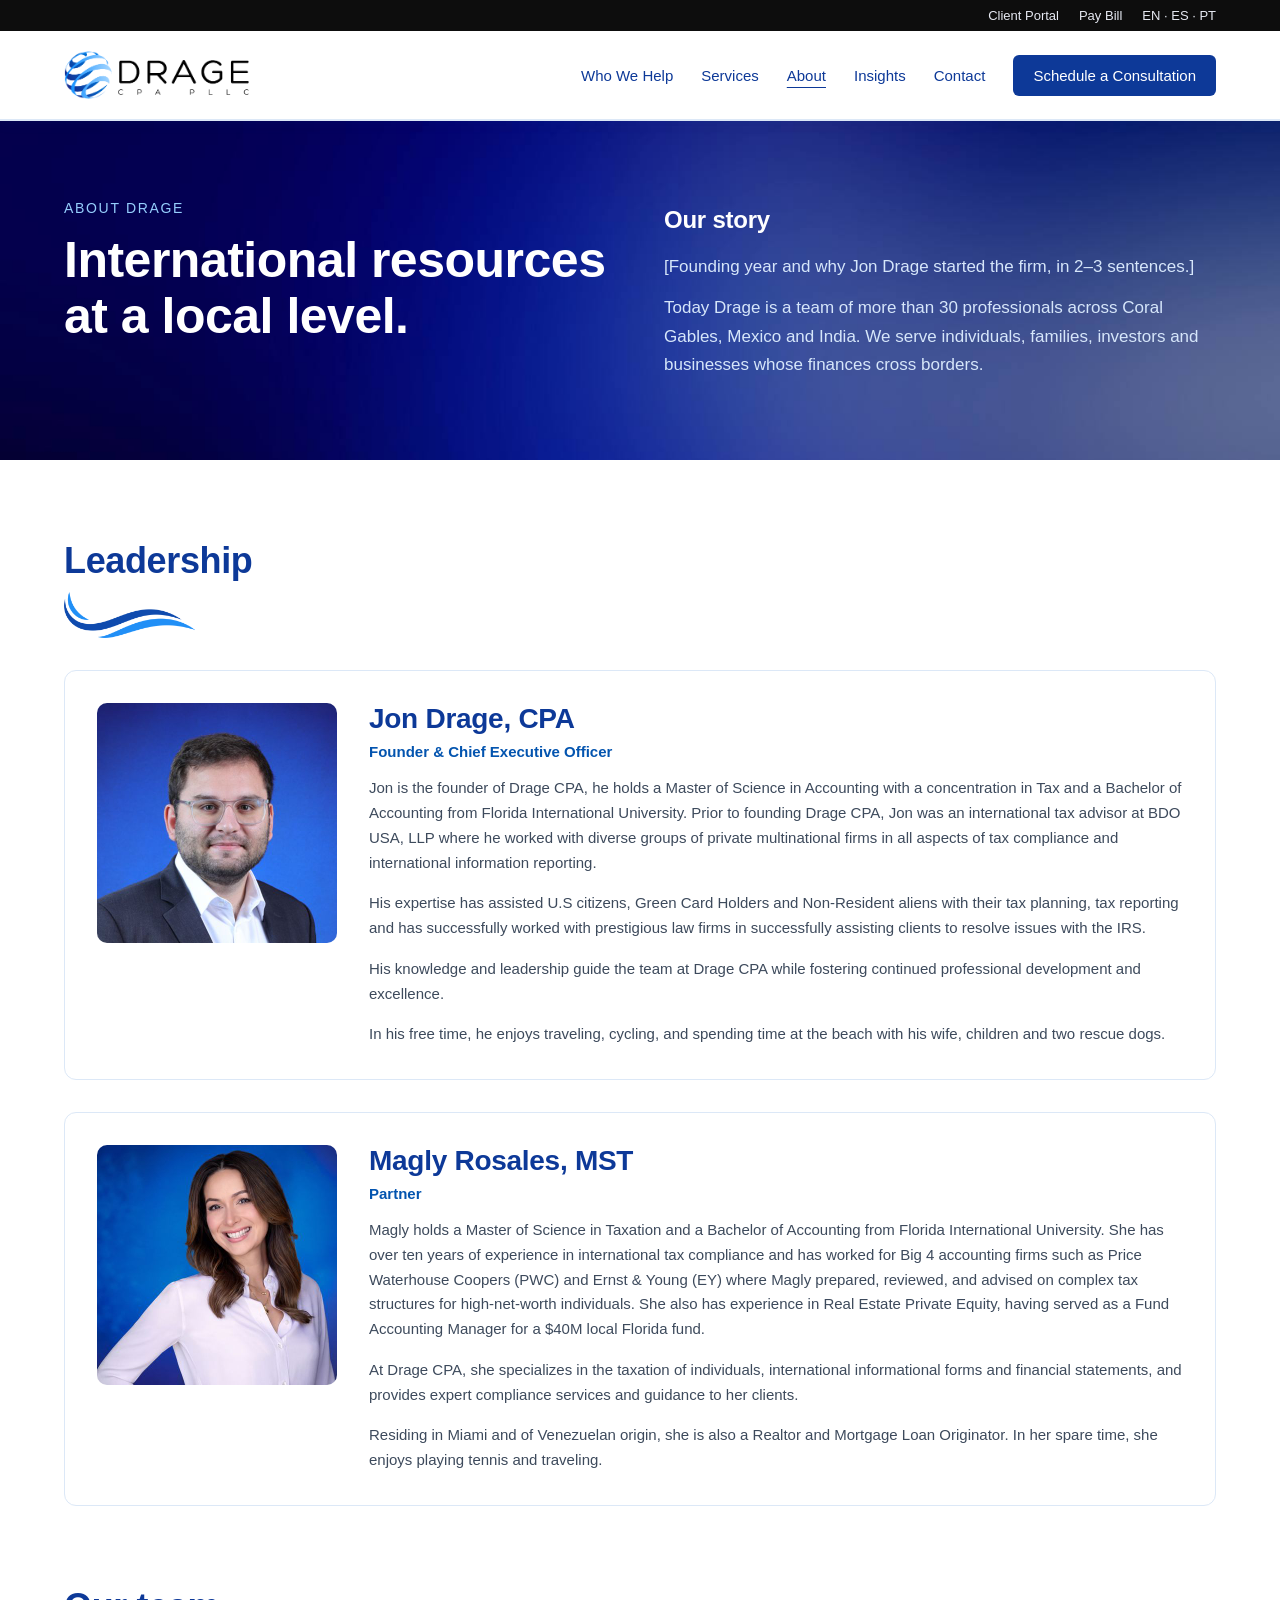
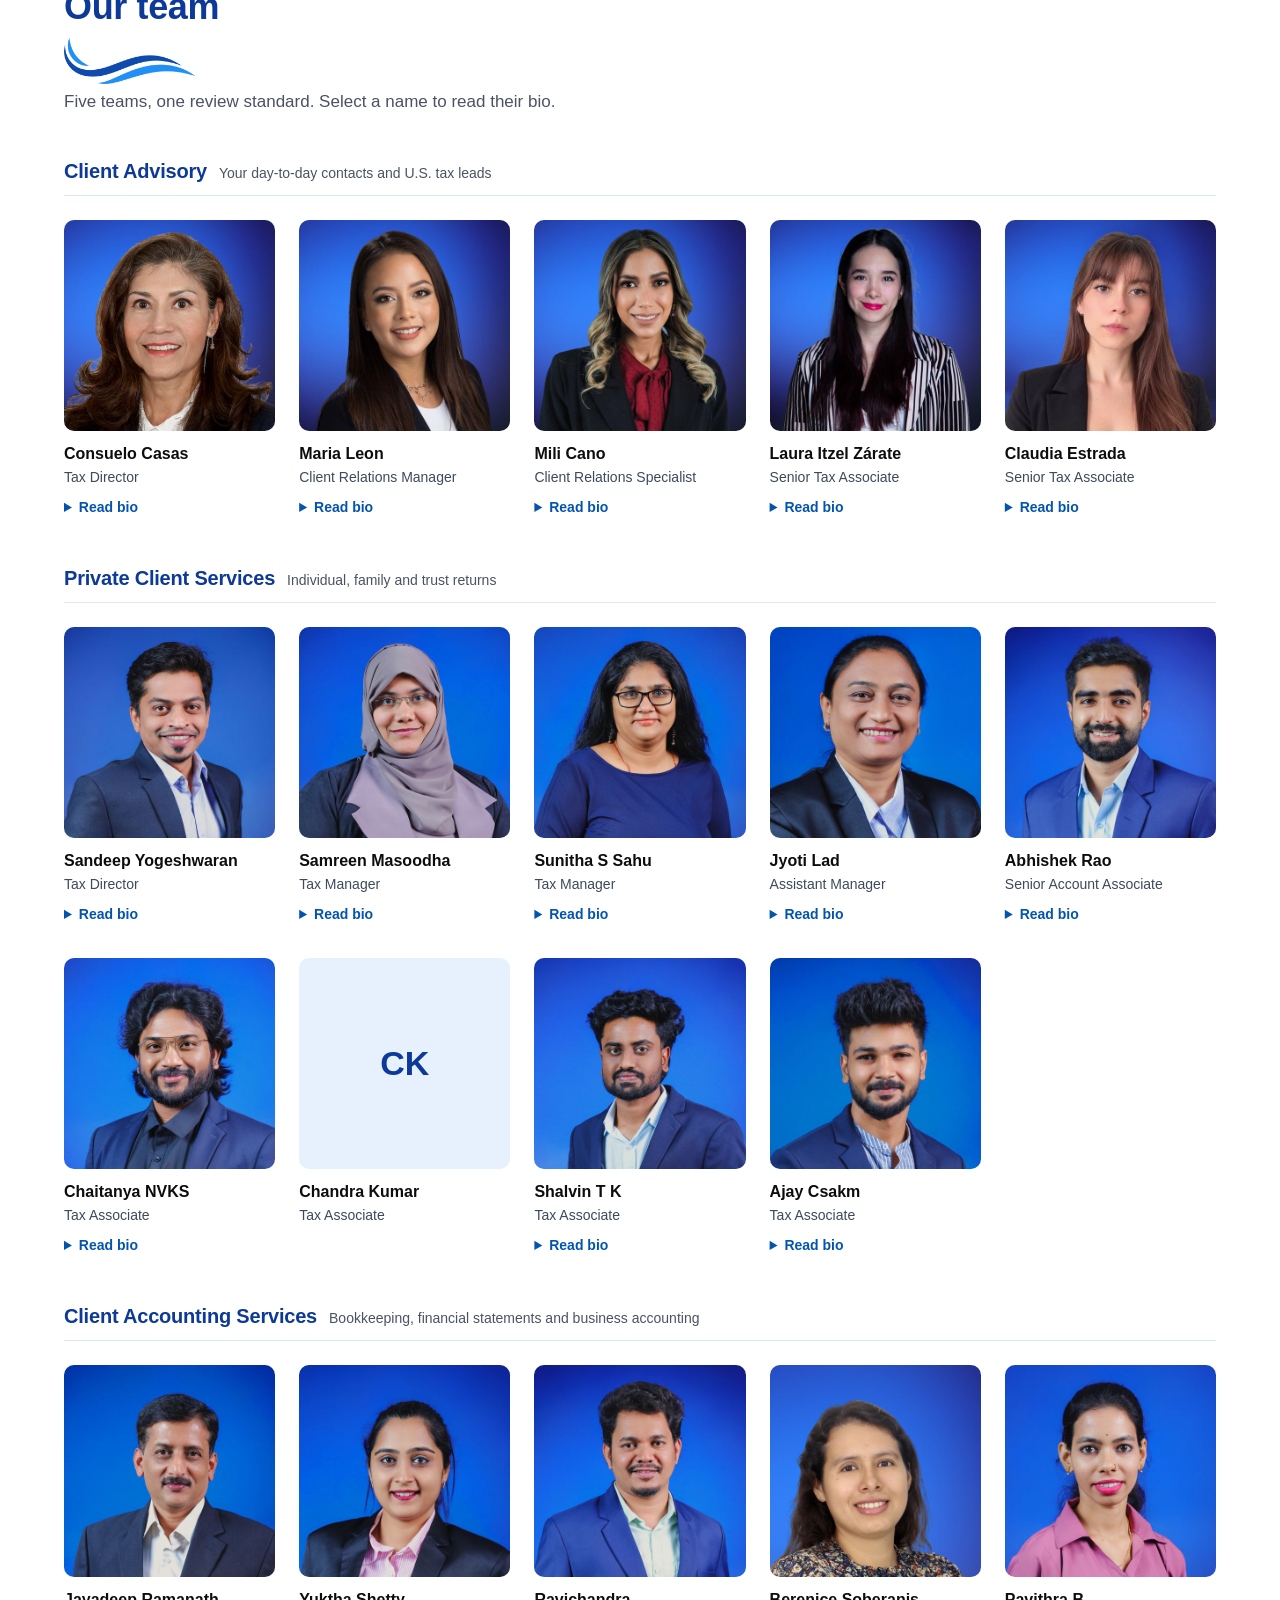
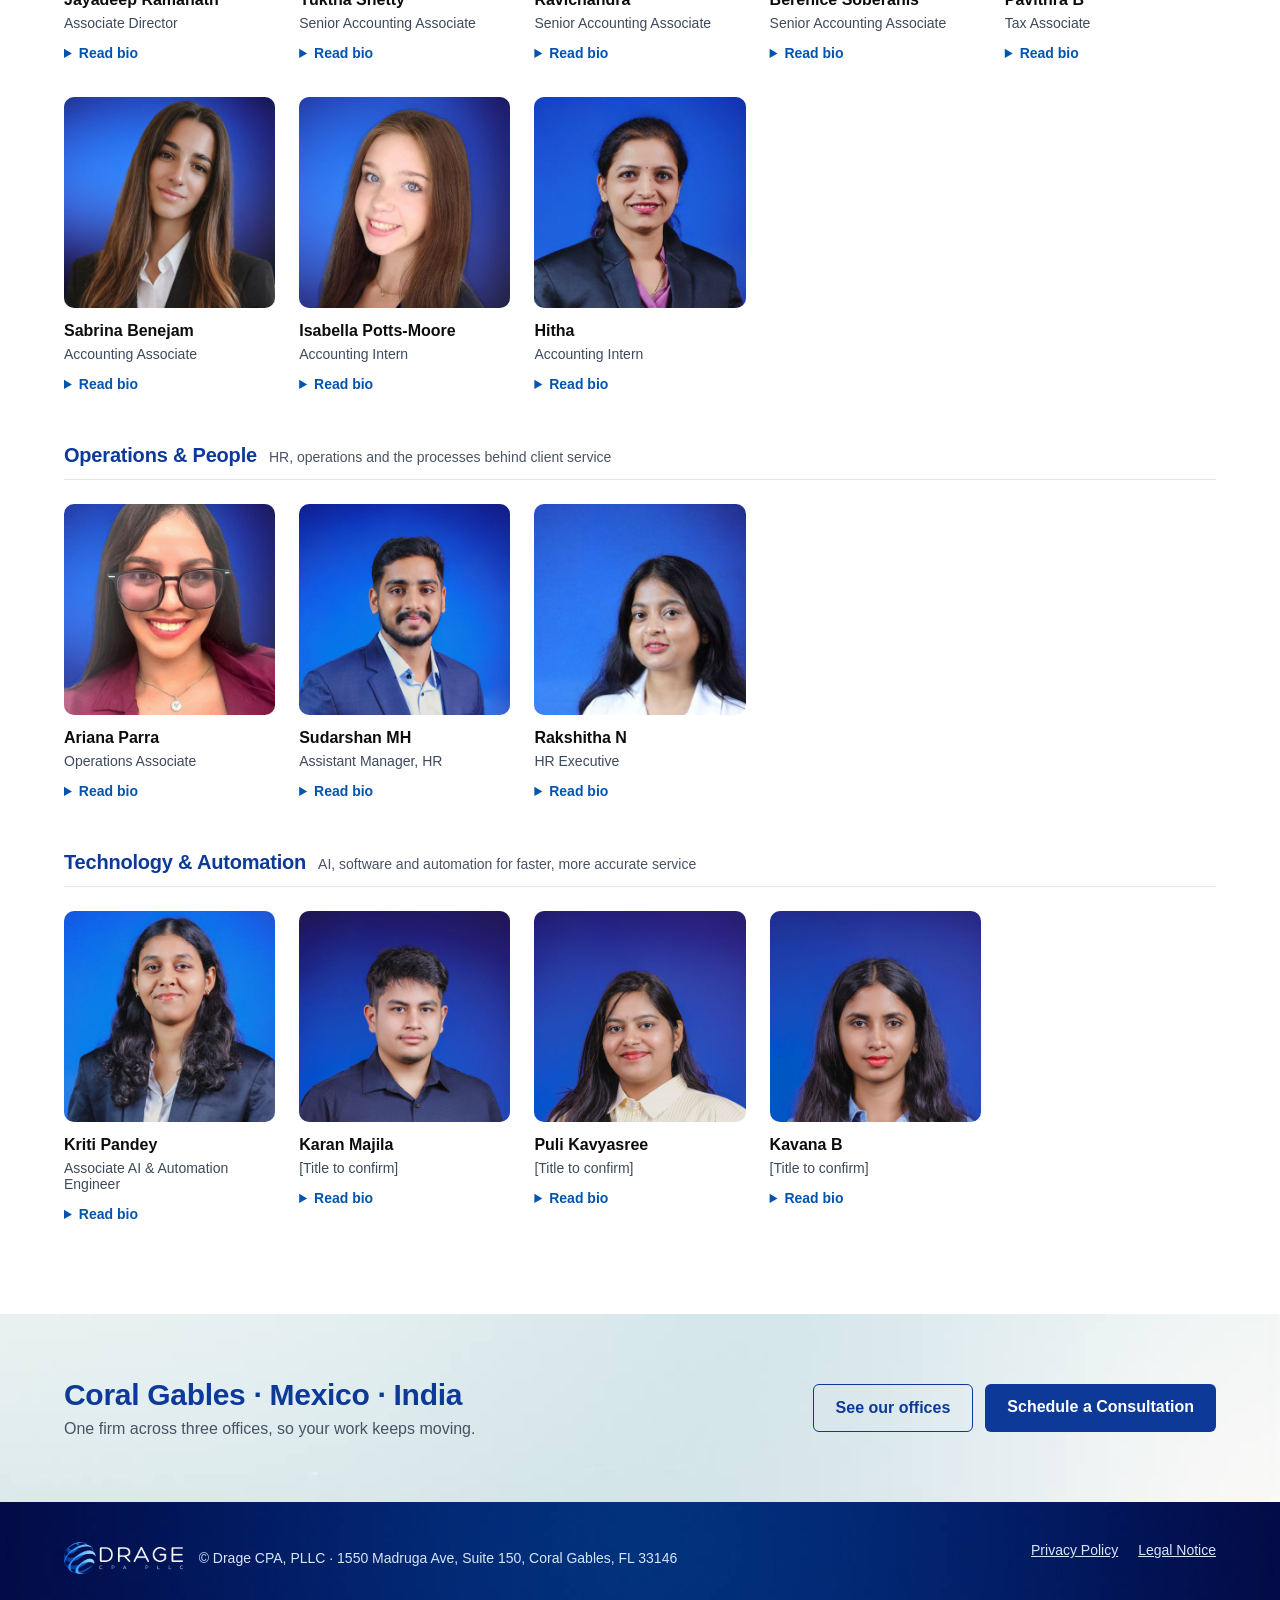
==== commit 5b53554e: "HSs and bios addition Real Drage Headshots and bios added" ====
--- a/about.html
+++ b/about.html
@@ -101,76 +101,154 @@
       <div style="font-size: 17px; line-height: 1.7; color: #D6E6FA">
         <h2 style="margin: 0 0 12px; letter-spacing: -0.01em;font-size: 24px; font-weight: 600; color: #FFFFFF">Our story</h2>
         <p style="margin: 0 0 12px">[Founding year and why Jon Drage started the firm, in 2–3 sentences.]</p>
-        <p style="margin: 0">Today Drage is a team of 28 across Coral Gables, Mexico and India. We serve individuals, families, investors and businesses whose finances cross borders.</p>
+        <p style="margin: 0">Today Drage is a team of more than 30 professionals across Coral Gables, Mexico and India. We serve individuals, families, investors and businesses whose finances cross borders.</p>
       </div>
     </div>
   </section>
 
   <section style="max-width: 1200px; margin: 0 auto; padding: 80px 24px 24px">
     <h2 style="margin: 0 0 32px; letter-spacing: -0.01em;font-size: 36px; font-weight: 600; color: #0D3998">Leadership</h2>
-    <div style="display: grid; grid-template-columns: repeat(auto-fit, minmax(min(420px, 100%), 1fr)); gap: 32px">
-      <article style="display: flex; flex-wrap: wrap; gap: 24px; padding: 28px; border: 1px solid #DCE8F7; border-radius: 12px">
-        <div aria-label="Headshot placeholder for Jon Drage" role="img" style="width: 168px; height: 200px; border-radius: 8px; background: #E6F1FD; display: flex; align-items: center; justify-content: center; letter-spacing: -0.01em;font-size: 44px; font-weight: 600; color: #0D3998">JD</div>
-        <div style="flex: 1 1 min(200px, 100%); display: flex; flex-direction: column; gap: 8px">
-          <h3 style="margin: 0; letter-spacing: -0.01em;font-size: 26px; font-weight: 600; color: #0D3998">Jon Drage, CPA</h3>
-          <div style="font-size: 15px; font-weight: 600">Chief Executive Officer</div>
-          <div style="font-size: 14px; color: #4A5263">Specialties: [international tax, pre-immigration, real estate]</div>
-          <p style="margin: 4px 0 0; font-size: 15px; line-height: 1.6; color: #4A5263">[3–4 sentence bio: background, credentials, the clients he serves.]</p>
-          <a href="https://www.linkedin.com/company/dragecpa/about/" style="font-size: 14px; font-weight: 600">LinkedIn →</a>
-        </div>
-      </article>
-      <article style="display: flex; flex-wrap: wrap; gap: 24px; padding: 28px; border: 1px solid #DCE8F7; border-radius: 12px">
-        <div aria-label="Headshot placeholder for Magly Rosales" role="img" style="width: 168px; height: 200px; border-radius: 8px; background: #E6F1FD; display: flex; align-items: center; justify-content: center; letter-spacing: -0.01em;font-size: 44px; font-weight: 600; color: #0D3998">MR</div>
-        <div style="flex: 1 1 min(200px, 100%); display: flex; flex-direction: column; gap: 8px">
-          <h3 style="margin: 0; letter-spacing: -0.01em;font-size: 26px; font-weight: 600; color: #0D3998">Magly Rosales, MST</h3>
-          <div style="font-size: 15px; font-weight: 600">Partner</div>
-          <div style="font-size: 14px; color: #4A5263">Specialties: [estate &amp; trust, corporate tax]</div>
-          <p style="margin: 4px 0 0; font-size: 15px; line-height: 1.6; color: #4A5263">[3–4 sentence bio: background, credentials, the clients she serves.]</p>
-          <a href="https://www.linkedin.com/company/dragecpa/about/" style="font-size: 14px; font-weight: 600">LinkedIn →</a>
-        </div>
-      </article>
+    <div style="display: flex; flex-direction: column; gap: 32px">
+      
+        <article style="display: flex; flex-wrap: wrap; gap: 32px; padding: 32px; border: 1px solid #DCE8F7; border-radius: 12px; background: #FFFFFF">
+          <img src="[data-uri]" alt="Jon Drage, CPA" style="width: 240px; height: 240px; object-fit: cover; border-radius: 10px; display: block; flex: 0 0 auto">
+          <div style="flex: 1 1 min(360px, 100%); min-width: 0; display: flex; flex-direction: column; gap: 8px">
+            <h3 style="margin: 0; letter-spacing: -0.01em; font-size: 28px; font-weight: 700; color: #0D3998">Jon Drage, CPA</h3>
+            <div style="font-size: 15px; font-weight: 600; color: #0354AF">Founder &amp; Chief Executive Officer</div>
+            
+              <p style="margin: 8px 0 0; font-size: 15px; line-height: 1.65; color: #3D4A5C">Jon is the founder of Drage CPA, he holds a Master of Science in Accounting with a concentration in Tax and a Bachelor of Accounting from Florida International University. Prior to founding Drage CPA, Jon was an international tax advisor at BDO USA, LLP where he worked with diverse groups of private multinational firms in all aspects of tax compliance and international information reporting.</p>
+            
+              <p style="margin: 8px 0 0; font-size: 15px; line-height: 1.65; color: #3D4A5C">His expertise has assisted U.S citizens, Green Card Holders and Non-Resident aliens with their tax planning, tax reporting and has successfully worked with prestigious law firms in successfully assisting clients to resolve issues with the IRS.</p>
+            
+              <p style="margin: 8px 0 0; font-size: 15px; line-height: 1.65; color: #3D4A5C">His knowledge and leadership guide the team at Drage CPA while fostering continued professional development and excellence.</p>
+            
+              <p style="margin: 8px 0 0; font-size: 15px; line-height: 1.65; color: #3D4A5C">In his free time, he enjoys traveling, cycling, and spending time at the beach with his wife, children and two rescue dogs.</p>
+            
+          </div>
+        </article>
+      
+        <article style="display: flex; flex-wrap: wrap; gap: 32px; padding: 32px; border: 1px solid #DCE8F7; border-radius: 12px; background: #FFFFFF">
+          <img src="[data-uri]" alt="Magly Rosales, MST" style="width: 240px; height: 240px; object-fit: cover; border-radius: 10px; display: block; flex: 0 0 auto">
+          <div style="flex: 1 1 min(360px, 100%); min-width: 0; display: flex; flex-direction: column; gap: 8px">
+            <h3 style="margin: 0; letter-spacing: -0.01em; font-size: 28px; font-weight: 700; color: #0D3998">Magly Rosales, MST</h3>
+            <div style="font-size: 15px; font-weight: 600; color: #0354AF">Partner</div>
+            
+              <p style="margin: 8px 0 0; font-size: 15px; line-height: 1.65; color: #3D4A5C">Magly holds a Master of Science in Taxation and a Bachelor of Accounting from Florida International University. She has over ten years of experience in international tax compliance and has worked for Big 4 accounting firms such as Price Waterhouse Coopers (PWC) and Ernst &amp; Young (EY) where Magly prepared, reviewed, and advised on complex tax structures for high-net-worth individuals. She also has experience in Real Estate Private Equity, having served as a Fund Accounting Manager for a $40M local Florida fund.</p>
+            
+              <p style="margin: 8px 0 0; font-size: 15px; line-height: 1.65; color: #3D4A5C">At Drage CPA, she specializes in the taxation of individuals, international informational forms and financial statements, and provides expert compliance services and guidance to her clients.</p>
+            
+              <p style="margin: 8px 0 0; font-size: 15px; line-height: 1.65; color: #3D4A5C">Residing in Miami and of Venezuelan origin, she is also a Realtor and Mortgage Loan Originator. In her spare time, she enjoys playing tennis and traveling.</p>
+            
+          </div>
+        </article>
+      
     </div>
   </section>
 
   <section style="max-width: 1200px; margin: 0 auto; padding: 56px 24px 88px">
     <h2 style="margin: 0 0 8px; letter-spacing: -0.01em;font-size: 36px; font-weight: 600; color: #0D3998">Our team</h2>
-    <p style="margin: 0 0 8px; font-size: 17px; color: #4A5263">Four teams, one review standard.</p>
+    <p style="margin: 0 0 8px; font-size: 17px; color: #4A5263">Five teams, one review standard. Select a name to read their bio.</p>
     
       <div style="margin-top: 48px">
         <div style="display: flex; flex-wrap: wrap; align-items: baseline; gap: 12px; padding-bottom: 12px; border-bottom: 1px solid #DCE8F7; margin-bottom: 24px">
           <h3 style="margin: 0; font-size: 20px; font-weight: 600; color: #0D3998">Client Advisory</h3>
           <span style="font-size: 14px; color: #4A5263">Your day-to-day contacts and U.S. tax leads</span>
         </div>
-        <div style="display: grid; grid-template-columns: repeat(auto-fill, minmax(min(180px, 100%), 1fr)); gap: 28px 24px">
-          
-            <div style="display: flex; flex-direction: column; gap: 6px">
-              <div role="img" aria-label="Headshot placeholder for Consuelo Casas" style="aspect-ratio: 1 / 1; border-radius: 8px; background: #E6F1FD; display: flex; align-items: center; justify-content: center; letter-spacing: -0.01em;font-size: 34px; font-weight: 600; color: #0D3998">CC</div>
-              <div style="font-size: 16px; font-weight: 600; margin-top: 6px">Consuelo Casas</div>
-              <div style="font-size: 14px; color: #4A5263">Tax Director</div>
-            </div>
-          
-            <div style="display: flex; flex-direction: column; gap: 6px">
-              <div role="img" aria-label="Headshot placeholder for Maria Leon" style="aspect-ratio: 1 / 1; border-radius: 8px; background: #E6F1FD; display: flex; align-items: center; justify-content: center; letter-spacing: -0.01em;font-size: 34px; font-weight: 600; color: #0D3998">ML</div>
-              <div style="font-size: 16px; font-weight: 600; margin-top: 6px">Maria Leon</div>
-              <div style="font-size: 14px; color: #4A5263">Client Relations Manager</div>
-            </div>
-          
-            <div style="display: flex; flex-direction: column; gap: 6px">
-              <div role="img" aria-label="Headshot placeholder for Mili Cano" style="aspect-ratio: 1 / 1; border-radius: 8px; background: #E6F1FD; display: flex; align-items: center; justify-content: center; letter-spacing: -0.01em;font-size: 34px; font-weight: 600; color: #0D3998">MC</div>
-              <div style="font-size: 16px; font-weight: 600; margin-top: 6px">Mili Cano</div>
-              <div style="font-size: 14px; color: #4A5263">Client Relations Specialist</div>
-            </div>
-          
-            <div style="display: flex; flex-direction: column; gap: 6px">
-              <div role="img" aria-label="Headshot placeholder for Laura Itzel Zárate" style="aspect-ratio: 1 / 1; border-radius: 8px; background: #E6F1FD; display: flex; align-items: center; justify-content: center; letter-spacing: -0.01em;font-size: 34px; font-weight: 600; color: #0D3998">LZ</div>
-              <div style="font-size: 16px; font-weight: 600; margin-top: 6px">Laura Itzel Zárate</div>
-              <div style="font-size: 14px; color: #4A5263">Senior Tax Associate</div>
-            </div>
-          
-            <div style="display: flex; flex-direction: column; gap: 6px">
-              <div role="img" aria-label="Headshot placeholder for Claudia Estrada" style="aspect-ratio: 1 / 1; border-radius: 8px; background: #E6F1FD; display: flex; align-items: center; justify-content: center; letter-spacing: -0.01em;font-size: 34px; font-weight: 600; color: #0D3998">CE</div>
-              <div style="font-size: 16px; font-weight: 600; margin-top: 6px">Claudia Estrada</div>
-              <div style="font-size: 14px; color: #4A5263">Senior Tax Associate</div>
+        <div style="display: grid; grid-template-columns: repeat(auto-fill, minmax(min(200px, 100%), 1fr)); gap: 32px 24px; align-items: start">
+          
+            <div style="display: flex; flex-direction: column; gap: 6px">
+              
+                <img src="[data-uri]" alt="Consuelo Casas" loading="lazy" style="width: 100%; aspect-ratio: 1 / 1; object-fit: cover; border-radius: 10px; display: block">
+              
+              
+              <div style="font-size: 16px; font-weight: 700; margin-top: 8px; color: #0D0D0D">Consuelo Casas</div>
+              <div style="font-size: 14px; color: #3D4A5C">Tax Director</div>
+              
+                <details style="margin-top: 4px">
+                  <summary style="cursor: pointer; font-size: 14px; font-weight: 600; color: #0354AF; padding: 4px 0">Read bio</summary>
+                  
+                    <p style="margin: 8px 0 0; font-size: 14px; line-height: 1.6; color: #3D4A5C">Consuelo has a Bachelor’s Degree in Public Accounting from Universidad La Salle AC, Mexico, with a postgraduate degree in Taxation.</p>
+                  
+                    <p style="margin: 8px 0 0; font-size: 14px; line-height: 1.6; color: #3D4A5C">She began her career at Price Waterhouse Coopers as a tax specialist. She has served as the Director of Administration and Finance for several companies in the private sector. At Drage CPA she serves as the Tax Director in Mexico.</p>
+                  
+                    <p style="margin: 8px 0 0; font-size: 14px; line-height: 1.6; color: #3D4A5C">Born in Mexico City, she loves playing tennis, running, traveling and deeply enjoys the richness of a fabulous red wine.</p>
+                  
+                </details>
+              
+            </div>
+          
+            <div style="display: flex; flex-direction: column; gap: 6px">
+              
+                <img src="[data-uri]" alt="Maria Leon" loading="lazy" style="width: 100%; aspect-ratio: 1 / 1; object-fit: cover; border-radius: 10px; display: block">
+              
+              
+              <div style="font-size: 16px; font-weight: 700; margin-top: 8px; color: #0D0D0D">Maria Leon</div>
+              <div style="font-size: 14px; color: #3D4A5C">Client Relations Manager</div>
+              
+                <details style="margin-top: 4px">
+                  <summary style="cursor: pointer; font-size: 14px; font-weight: 600; color: #0354AF; padding: 4px 0">Read bio</summary>
+                  
+                    <p style="margin: 8px 0 0; font-size: 14px; line-height: 1.6; color: #3D4A5C">Maria holds a Bachelor’s degree in Languages with an emphasis in English from Universidad del Tolima in Colombia. She began her career as an English instructor at universities and in private settings, where she developed a strong foundation in cross-cultural communication. In 2018, she relocated to the United States through an international exchange and teaching program and transitioned into the field of transnational business and professional services.</p>
+                  
+                    <p style="margin: 8px 0 0; font-size: 14px; line-height: 1.6; color: #3D4A5C">At Drage CPA, where she has been part of the team for over four years, Maria serves as Client Relationship Manager. She oversees the client experience from onboarding through engagement completion, acting as the primary liaison between clients and the firm’s tax and accounting professionals. She manages client communications, engagement coordination and service delivery for a diverse domestic and international client base, with particular attention to individuals and businesses navigating the U.S. tax system for the first time. Fluent in English and Spanish, Maria is known for her proactive approach, attention to detail and commitment to building long-term client relationships grounded in trust and responsiveness.</p>
+                  
+                    <p style="margin: 8px 0 0; font-size: 14px; line-height: 1.6; color: #3D4A5C">Of Colombian origin, Maria enjoys speed skating, traveling to new cities and spending quality time with her family.</p>
+                  
+                </details>
+              
+            </div>
+          
+            <div style="display: flex; flex-direction: column; gap: 6px">
+              
+                <img src="[data-uri]" alt="Mili Cano" loading="lazy" style="width: 100%; aspect-ratio: 1 / 1; object-fit: cover; border-radius: 10px; display: block">
+              
+              
+              <div style="font-size: 16px; font-weight: 700; margin-top: 8px; color: #0D0D0D">Mili Cano</div>
+              <div style="font-size: 14px; color: #3D4A5C">Client Relations Specialist</div>
+              
+                <details style="margin-top: 4px">
+                  <summary style="cursor: pointer; font-size: 14px; font-weight: 600; color: #0354AF; padding: 4px 0">Read bio</summary>
+                  
+                    <p style="margin: 8px 0 0; font-size: 14px; line-height: 1.6; color: #3D4A5C">Mili Cano is one of Drage CPA’s Client Relations Specialist. Mili oversees the firm’s relationships with key customers and is here to address any concerns that you may have while working with the firm.</p>
+                  
+                    <p style="margin: 8px 0 0; font-size: 14px; line-height: 1.6; color: #3D4A5C">Mili also runs a Personal Styling Business, and in her free time is actively involved in Miami’s Running Club Network.</p>
+                  
+                </details>
+              
+            </div>
+          
+            <div style="display: flex; flex-direction: column; gap: 6px">
+              
+                <img src="[data-uri]" alt="Laura Itzel Zárate" loading="lazy" style="width: 100%; aspect-ratio: 1 / 1; object-fit: cover; border-radius: 10px; display: block">
+              
+              
+              <div style="font-size: 16px; font-weight: 700; margin-top: 8px; color: #0D0D0D">Laura Itzel Zárate</div>
+              <div style="font-size: 14px; color: #3D4A5C">Senior Tax Associate</div>
+              
+                <details style="margin-top: 4px">
+                  <summary style="cursor: pointer; font-size: 14px; font-weight: 600; color: #0354AF; padding: 4px 0">Read bio</summary>
+                  
+                    <p style="margin: 8px 0 0; font-size: 14px; line-height: 1.6; color: #3D4A5C">Itzel is an accountant with experience in public accounting and US federal taxes. She graduated from Instituto Politécnico Nacional in Mexico, where she honed her skills and knowledge in the field of accounting. Over the years, she has worked with renowned companies such as Nissan and PwC, gaining valuable insights and expertise. Her specialization lies in tax regulations, with a particular focus on partnerships and corporations, with a focus on fund structuring, making her a valuable asset in this area. In her free time, Itzel enjoys a variety of activities that reflect her diverse interests. She enjoys reading, playing board games, and also loves spending quality time with her dog.</p>
+                  
+                </details>
+              
+            </div>
+          
+            <div style="display: flex; flex-direction: column; gap: 6px">
+              
+                <img src="[data-uri]" alt="Claudia Estrada" loading="lazy" style="width: 100%; aspect-ratio: 1 / 1; object-fit: cover; border-radius: 10px; display: block">
+              
+              
+              <div style="font-size: 16px; font-weight: 700; margin-top: 8px; color: #0D0D0D">Claudia Estrada</div>
+              <div style="font-size: 14px; color: #3D4A5C">Senior Tax Associate</div>
+              
+                <details style="margin-top: 4px">
+                  <summary style="cursor: pointer; font-size: 14px; font-weight: 600; color: #0354AF; padding: 4px 0">Read bio</summary>
+                  
+                    <p style="margin: 8px 0 0; font-size: 14px; line-height: 1.6; color: #3D4A5C">Claudia Estrada has completed her studies in Public Accounting and Business Administration, graduating from the Escuela Bancaria y Comercial in Mexico City. She has a solid background in administrative, tax, and supply chain analysis, with experience in top consulting firms such as Ernst &amp; Young (EY) and, most recently, PricewaterhouseCoopers (PwC), where she worked as a Tax Associate. In this role, she coordinated tax processes for U.S. investment funds and led planning, communication, and strategic support tasks with international teams. She currently resides in Mexico City, and in her free time enjoys watching series and traveling to the beach, activities that complement her dynamic lifestyle and commitment to a healthy work-life balance.</p>
+                  
+                </details>
+              
             </div>
           
         </div>
@@ -181,60 +259,188 @@
           <h3 style="margin: 0; font-size: 20px; font-weight: 600; color: #0D3998">Private Client Services</h3>
           <span style="font-size: 14px; color: #4A5263">Individual, family and trust returns</span>
         </div>
-        <div style="display: grid; grid-template-columns: repeat(auto-fill, minmax(min(180px, 100%), 1fr)); gap: 28px 24px">
-          
-            <div style="display: flex; flex-direction: column; gap: 6px">
-              <div role="img" aria-label="Headshot placeholder for Sandeep Yogeshwaran" style="aspect-ratio: 1 / 1; border-radius: 8px; background: #E6F1FD; display: flex; align-items: center; justify-content: center; letter-spacing: -0.01em;font-size: 34px; font-weight: 600; color: #0D3998">SY</div>
-              <div style="font-size: 16px; font-weight: 600; margin-top: 6px">Sandeep Yogeshwaran</div>
-              <div style="font-size: 14px; color: #4A5263">Tax Director</div>
-            </div>
-          
-            <div style="display: flex; flex-direction: column; gap: 6px">
-              <div role="img" aria-label="Headshot placeholder for Samreen Masoodha" style="aspect-ratio: 1 / 1; border-radius: 8px; background: #E6F1FD; display: flex; align-items: center; justify-content: center; letter-spacing: -0.01em;font-size: 34px; font-weight: 600; color: #0D3998">SM</div>
-              <div style="font-size: 16px; font-weight: 600; margin-top: 6px">Samreen Masoodha</div>
-              <div style="font-size: 14px; color: #4A5263">Tax Manager</div>
-            </div>
-          
-            <div style="display: flex; flex-direction: column; gap: 6px">
-              <div role="img" aria-label="Headshot placeholder for Sunitha S Sahu" style="aspect-ratio: 1 / 1; border-radius: 8px; background: #E6F1FD; display: flex; align-items: center; justify-content: center; letter-spacing: -0.01em;font-size: 34px; font-weight: 600; color: #0D3998">SS</div>
-              <div style="font-size: 16px; font-weight: 600; margin-top: 6px">Sunitha S Sahu</div>
-              <div style="font-size: 14px; color: #4A5263">Tax Manager</div>
-            </div>
-          
-            <div style="display: flex; flex-direction: column; gap: 6px">
-              <div role="img" aria-label="Headshot placeholder for Jyoti" style="aspect-ratio: 1 / 1; border-radius: 8px; background: #E6F1FD; display: flex; align-items: center; justify-content: center; letter-spacing: -0.01em;font-size: 34px; font-weight: 600; color: #0D3998">J</div>
-              <div style="font-size: 16px; font-weight: 600; margin-top: 6px">Jyoti</div>
-              <div style="font-size: 14px; color: #4A5263">Assistant Manager</div>
-            </div>
-          
-            <div style="display: flex; flex-direction: column; gap: 6px">
-              <div role="img" aria-label="Headshot placeholder for Abhishek Rao" style="aspect-ratio: 1 / 1; border-radius: 8px; background: #E6F1FD; display: flex; align-items: center; justify-content: center; letter-spacing: -0.01em;font-size: 34px; font-weight: 600; color: #0D3998">AR</div>
-              <div style="font-size: 16px; font-weight: 600; margin-top: 6px">Abhishek Rao</div>
-              <div style="font-size: 14px; color: #4A5263">Senior Account Associate</div>
-            </div>
-          
-            <div style="display: flex; flex-direction: column; gap: 6px">
-              <div role="img" aria-label="Headshot placeholder for Chaitanya NVKS" style="aspect-ratio: 1 / 1; border-radius: 8px; background: #E6F1FD; display: flex; align-items: center; justify-content: center; letter-spacing: -0.01em;font-size: 34px; font-weight: 600; color: #0D3998">CN</div>
-              <div style="font-size: 16px; font-weight: 600; margin-top: 6px">Chaitanya NVKS</div>
-              <div style="font-size: 14px; color: #4A5263">Tax Associate</div>
-            </div>
-          
-            <div style="display: flex; flex-direction: column; gap: 6px">
-              <div role="img" aria-label="Headshot placeholder for Chandra Kumar" style="aspect-ratio: 1 / 1; border-radius: 8px; background: #E6F1FD; display: flex; align-items: center; justify-content: center; letter-spacing: -0.01em;font-size: 34px; font-weight: 600; color: #0D3998">CK</div>
-              <div style="font-size: 16px; font-weight: 600; margin-top: 6px">Chandra Kumar</div>
-              <div style="font-size: 14px; color: #4A5263">Tax Associate</div>
-            </div>
-          
-            <div style="display: flex; flex-direction: column; gap: 6px">
-              <div role="img" aria-label="Headshot placeholder for Shalvin T K" style="aspect-ratio: 1 / 1; border-radius: 8px; background: #E6F1FD; display: flex; align-items: center; justify-content: center; letter-spacing: -0.01em;font-size: 34px; font-weight: 600; color: #0D3998">SK</div>
-              <div style="font-size: 16px; font-weight: 600; margin-top: 6px">Shalvin T K</div>
-              <div style="font-size: 14px; color: #4A5263">Tax Associate</div>
-            </div>
-          
-            <div style="display: flex; flex-direction: column; gap: 6px">
-              <div role="img" aria-label="Headshot placeholder for Ajay Csakm" style="aspect-ratio: 1 / 1; border-radius: 8px; background: #E6F1FD; display: flex; align-items: center; justify-content: center; letter-spacing: -0.01em;font-size: 34px; font-weight: 600; color: #0D3998">AC</div>
-              <div style="font-size: 16px; font-weight: 600; margin-top: 6px">Ajay Csakm</div>
-              <div style="font-size: 14px; color: #4A5263">Tax Associate</div>
+        <div style="display: grid; grid-template-columns: repeat(auto-fill, minmax(min(200px, 100%), 1fr)); gap: 32px 24px; align-items: start">
+          
+            <div style="display: flex; flex-direction: column; gap: 6px">
+              
+                <img src="[data-uri]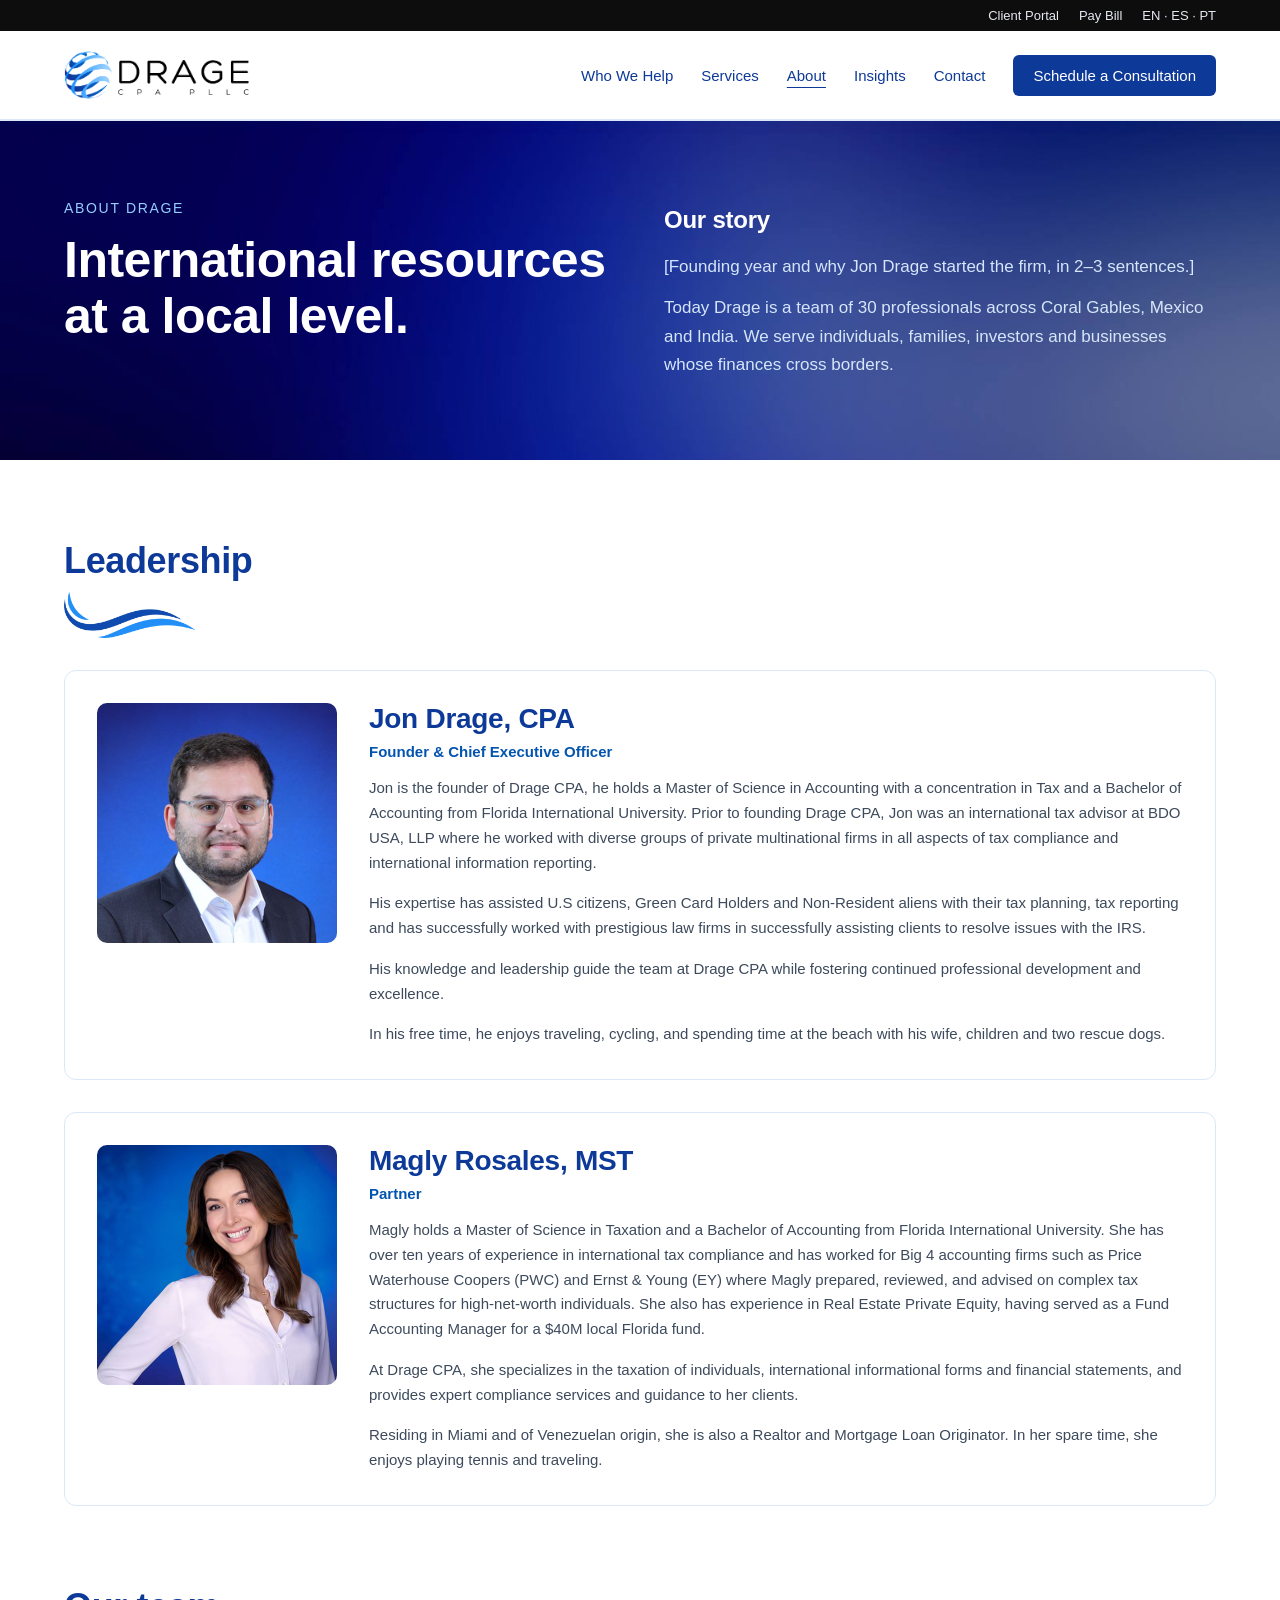
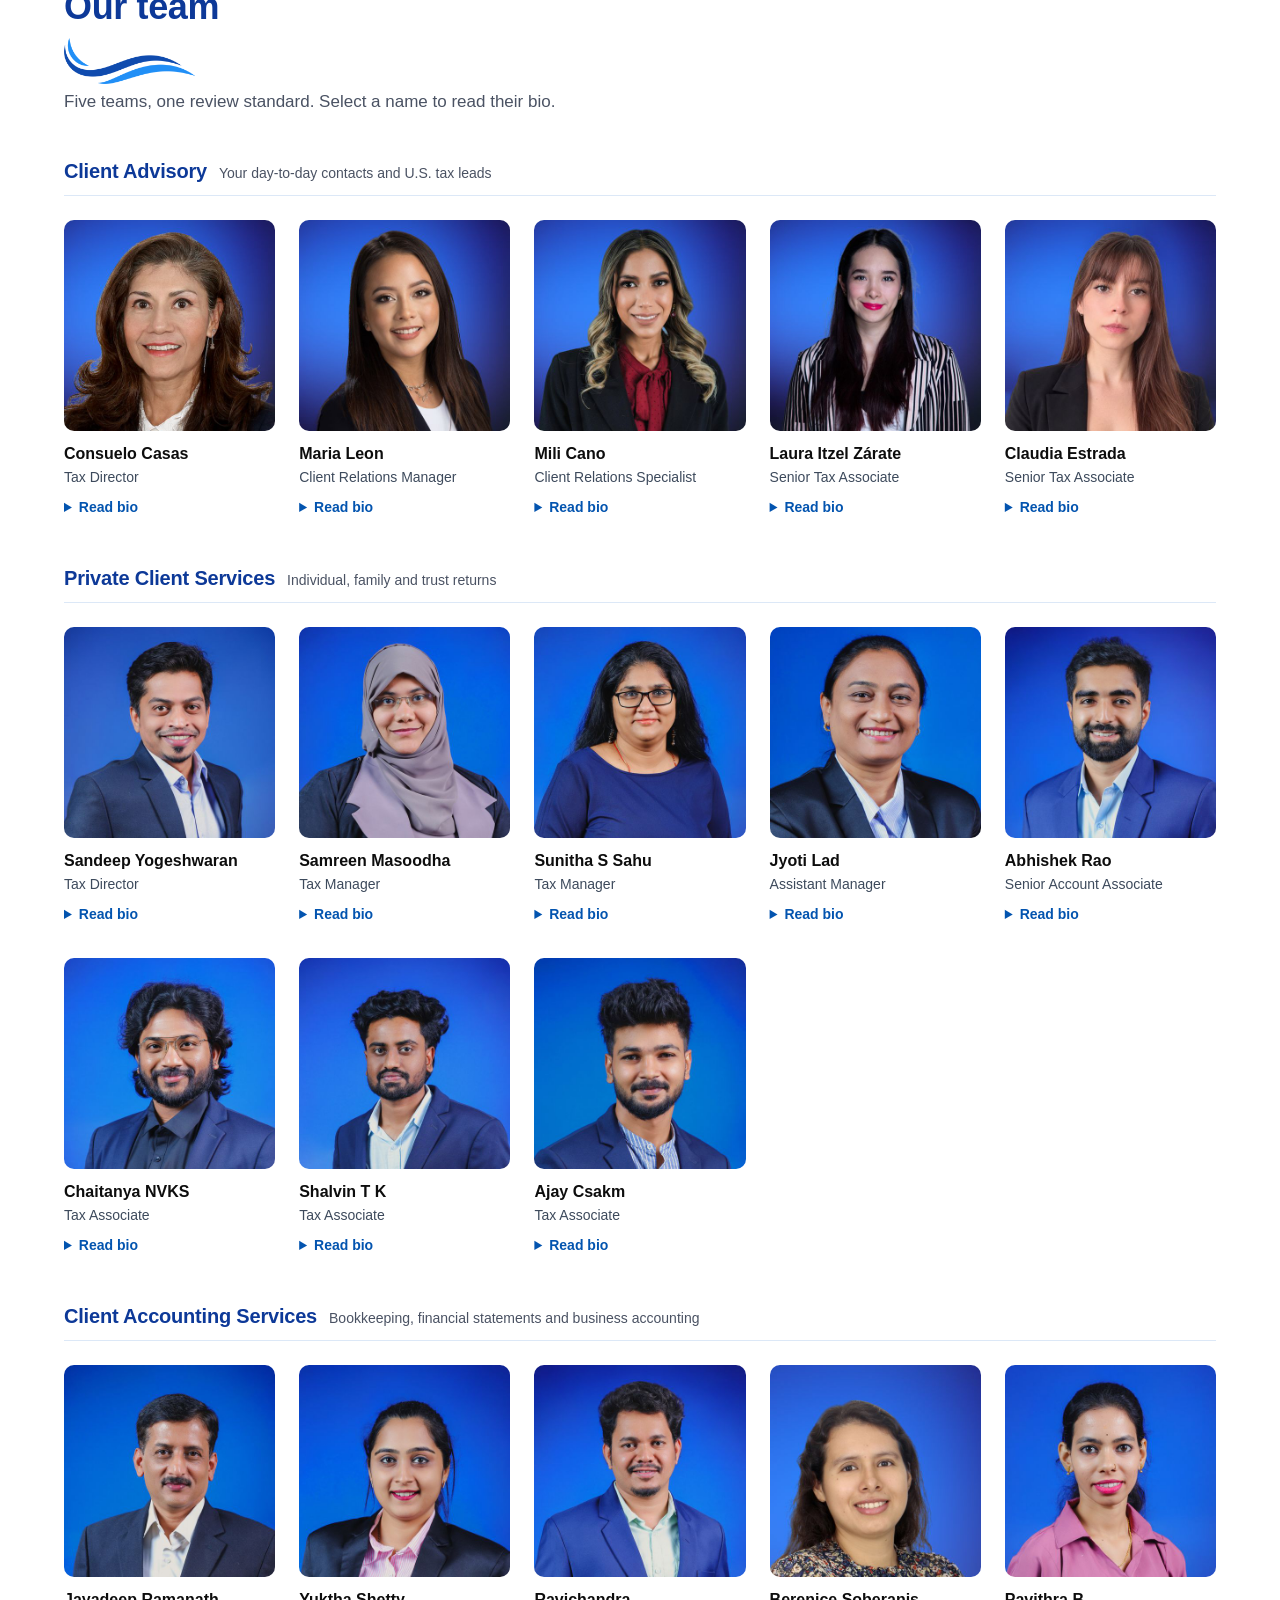
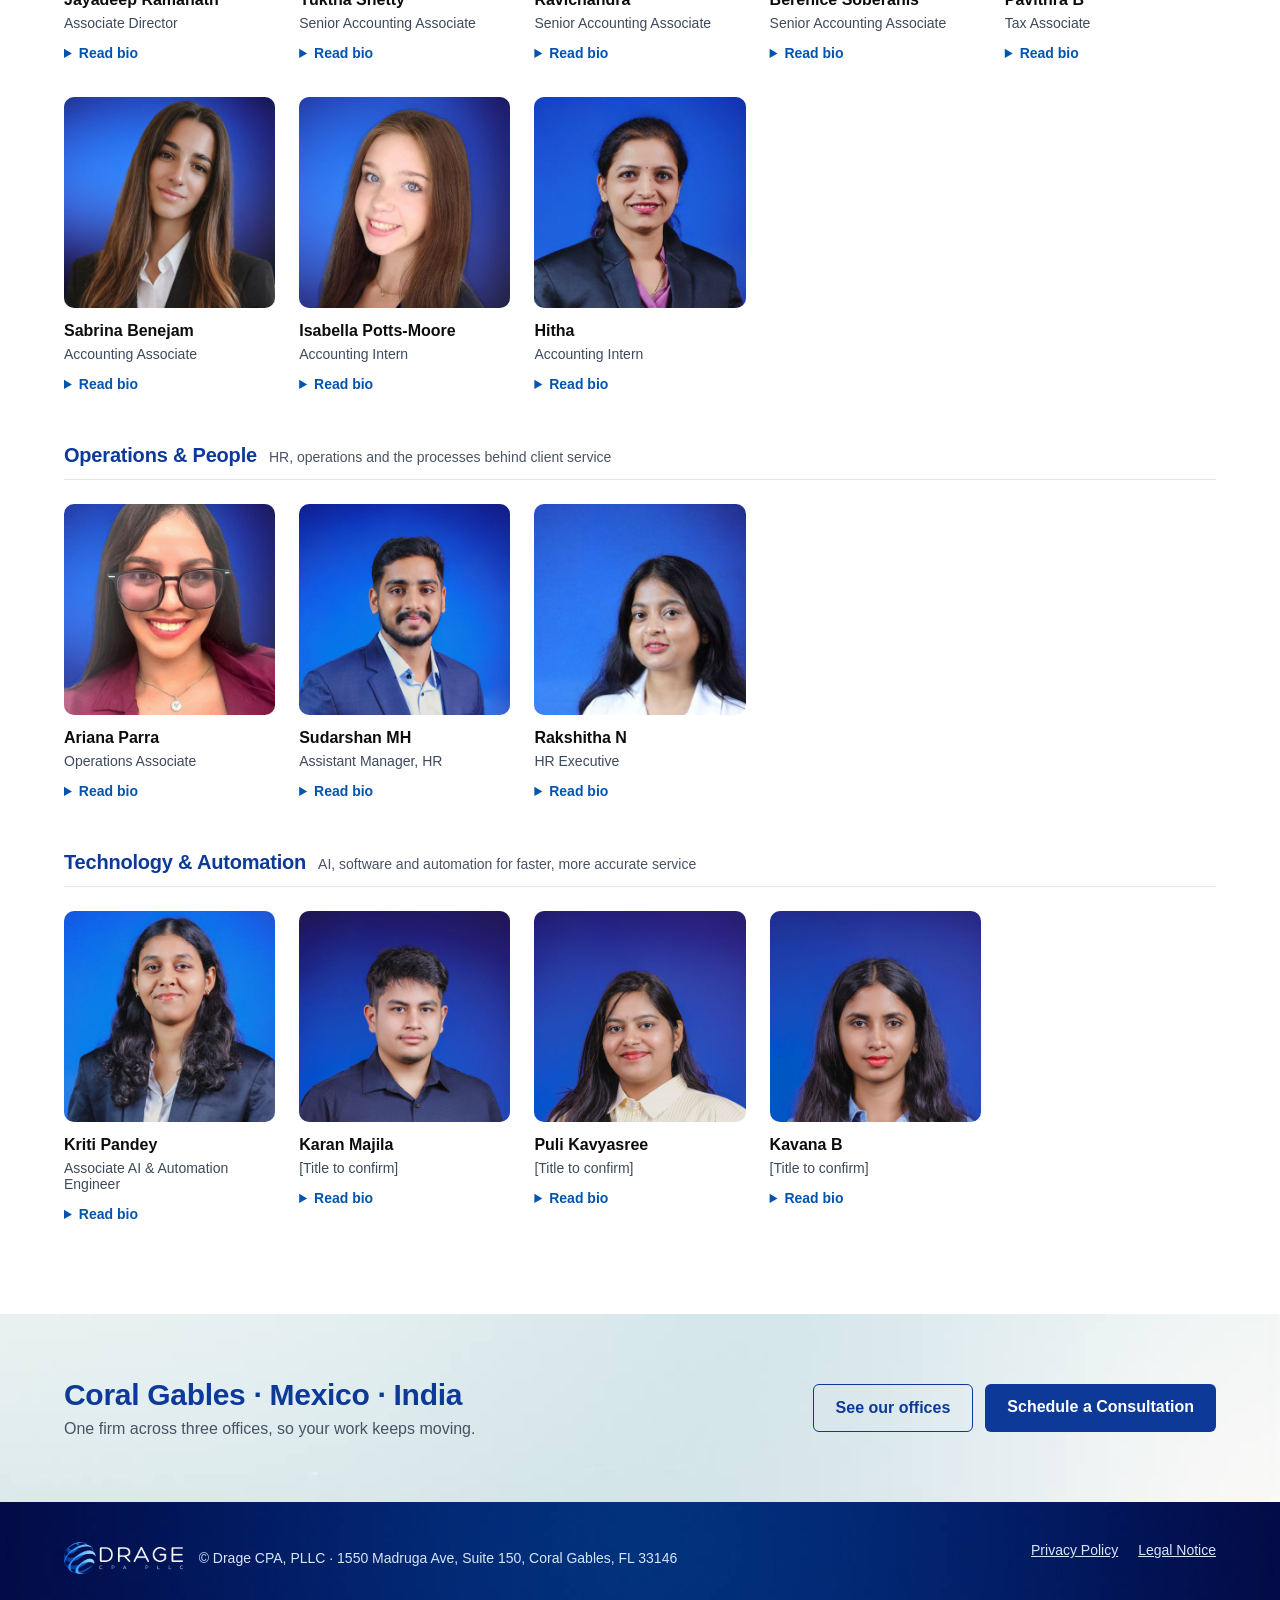
==== commit 561755bb: "Removed Chandra" ====
--- a/about.html
+++ b/about.html
@@ -101,7 +101,7 @@
       <div style="font-size: 17px; line-height: 1.7; color: #D6E6FA">
         <h2 style="margin: 0 0 12px; letter-spacing: -0.01em;font-size: 24px; font-weight: 600; color: #FFFFFF">Our story</h2>
         <p style="margin: 0 0 12px">[Founding year and why Jon Drage started the firm, in 2–3 sentences.]</p>
-        <p style="margin: 0">Today Drage is a team of more than 30 professionals across Coral Gables, Mexico and India. We serve individuals, families, investors and businesses whose finances cross borders.</p>
+        <p style="margin: 0">Today Drage is a team of 30 professionals across Coral Gables, Mexico and India. We serve individuals, families, investors and businesses whose finances cross borders.</p>
       </div>
     </div>
   </section>
@@ -397,16 +397,6 @@
           
             <div style="display: flex; flex-direction: column; gap: 6px">
               
-              
-                <div role="img" aria-label="Photo coming soon for Chandra Kumar" style="aspect-ratio: 1 / 1; border-radius: 10px; background: #E6F1FD; display: flex; align-items: center; justify-content: center; font-size: 34px; font-weight: 700; color: #0D3998">CK</div>
-              
-              <div style="font-size: 16px; font-weight: 700; margin-top: 8px; color: #0D0D0D">Chandra Kumar</div>
-              <div style="font-size: 14px; color: #3D4A5C">Tax Associate</div>
-              
-            </div>
-          
-            <div style="display: flex; flex-direction: column; gap: 6px">
-              
                 <img src="[data-uri]" alt="Shalvin T K" loading="lazy" style="width: 100%; aspect-ratio: 1 / 1; object-fit: cover; border-radius: 10px; display: block">
               
               
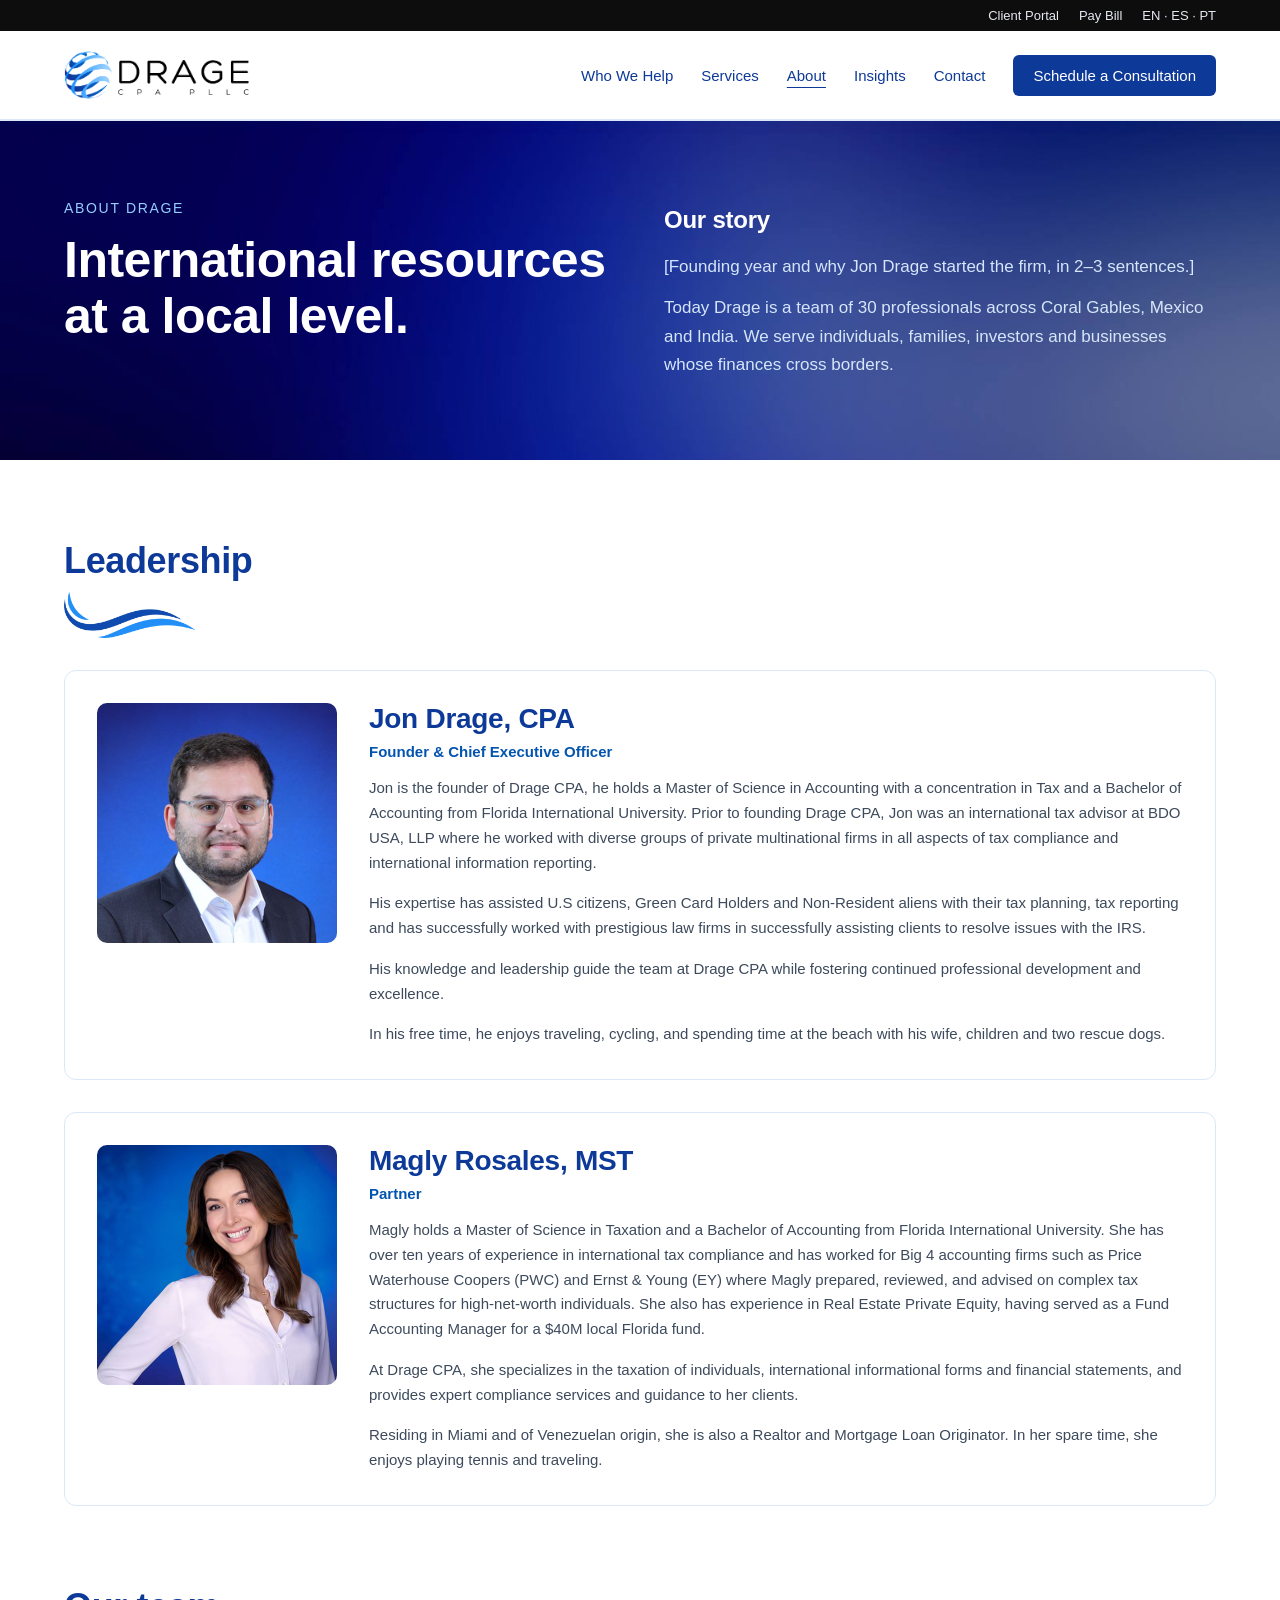
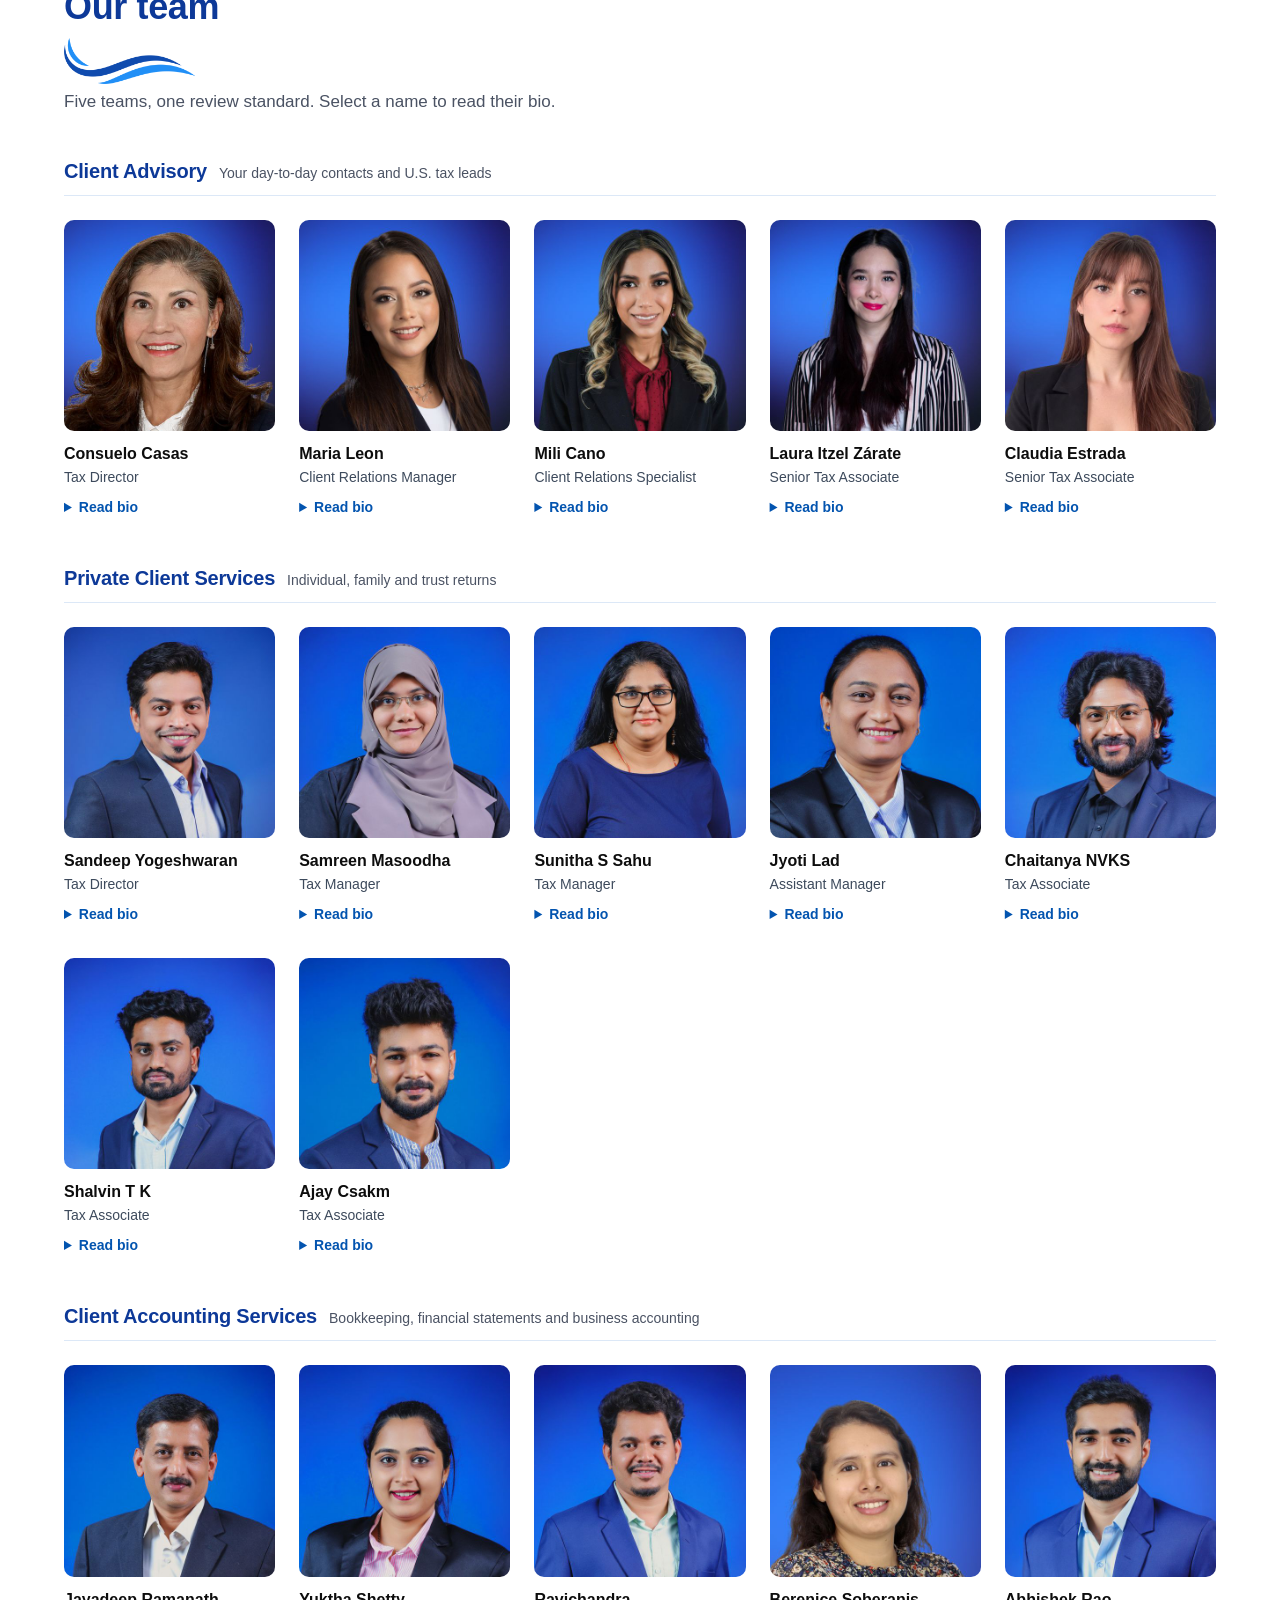
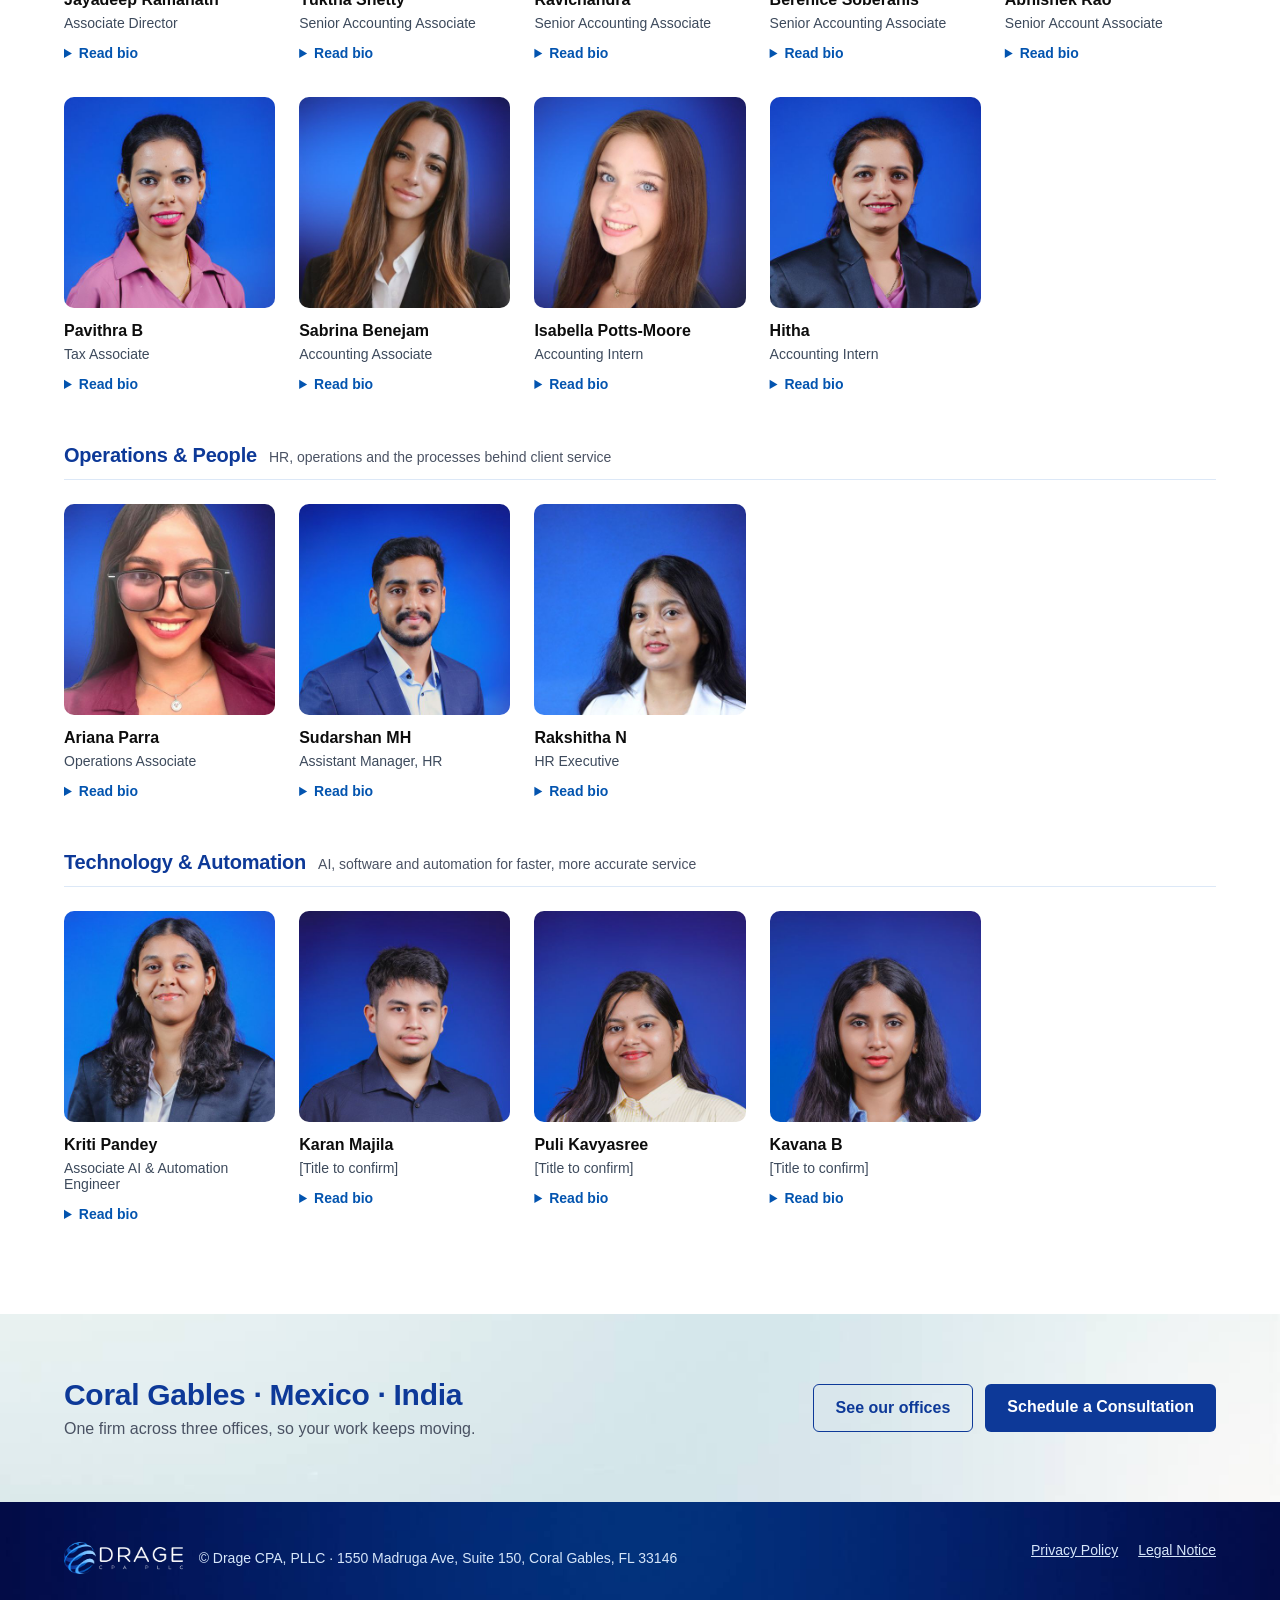
==== commit fce76253: "Abhishek moved to Accounting" ====
--- a/about.html
+++ b/about.html
@@ -349,29 +349,6 @@
           
             <div style="display: flex; flex-direction: column; gap: 6px">
               
-                <img src="[data-uri]" alt="Abhishek Rao" loading="lazy" style="width: 100%; aspect-ratio: 1 / 1; object-fit: cover; border-radius: 10px; display: block">
-              
-              
-              <div style="font-size: 16px; font-weight: 700; margin-top: 8px; color: #0D0D0D">Abhishek Rao</div>
-              <div style="font-size: 14px; color: #3D4A5C">Senior Account Associate</div>
-              
-                <details style="margin-top: 4px">
-                  <summary style="cursor: pointer; font-size: 14px; font-weight: 600; color: #0354AF; padding: 4px 0">Read bio</summary>
-                  
-                    <p style="margin: 8px 0 0; font-size: 14px; line-height: 1.6; color: #3D4A5C">Abhishek Rao is a Senior Associate at Drage CPA PLLC (Drage GDS), bringing over 7 years of specialized experience in accounting and taxation.</p>
-                  
-                    <p style="margin: 8px 0 0; font-size: 14px; line-height: 1.6; color: #3D4A5C">Prior to joining Drage CPA PLLC (Drage GDS) built a foundation in financial operations across international and domestic markets. He served as a Bank Reconciliation Associate at Bharti Airtel India, managing complex financial reconciliations across multiple African countries, and previously worked as an Account Associate at a Chartered Accountant firm where he builds strong foundation in accounting.</p>
-                  
-                    <p style="margin: 8px 0 0; font-size: 14px; line-height: 1.6; color: #3D4A5C">Abhishek Rao holds a Bachelor of Commerce (B. Com) and Master of Business Administration (MBA), combining strong business strategy skills with a solid foundation in commerce and accounting.</p>
-                  
-                    <p style="margin: 8px 0 0; font-size: 14px; line-height: 1.6; color: #3D4A5C">Outside of professional pursuits, Abhishek Rao leads an active lifestyle. In free time, you can find him riding motorcycles, listening to music, playing cricket, or at gym.</p>
-                  
-                </details>
-              
-            </div>
-          
-            <div style="display: flex; flex-direction: column; gap: 6px">
-              
                 <img src="[data-uri]" alt="Chaitanya NVKS" loading="lazy" style="width: 100%; aspect-ratio: 1 / 1; object-fit: cover; border-radius: 10px; display: block">
               
               
@@ -514,6 +491,29 @@
                     <p style="margin: 8px 0 0; font-size: 14px; line-height: 1.6; color: #3D4A5C">Berenice Soberanis is a Senior Accounting Associate at Drage CPA with over eight years of experience in financial and internal audit. She spent more than five years at Deloitte, where she developed strong expertise in financial reporting, audit procedures, accounting processes, internal controls, and financial statement analysis. She also gained valuable industry experience working with leading companies such as PriceTravel and Grupo Rosa Negra. Berenice holds a bachelor&#x27;s degree in Finance and Public Accounting from Universidad Anahuac Cancún.</p>
                   
                     <p style="margin: 8px 0 0; font-size: 14px; line-height: 1.6; color: #3D4A5C">Based in Cancún, Mexico, Berenice is passionate about accounting and auditing and is committed to continuous learning and professional growth. Outside of work, she enjoys watching sports, listening to music, watching movies and TV shows, and spending time with her family.</p>
+                  
+                </details>
+              
+            </div>
+          
+            <div style="display: flex; flex-direction: column; gap: 6px">
+              
+                <img src="[data-uri]" alt="Abhishek Rao" loading="lazy" style="width: 100%; aspect-ratio: 1 / 1; object-fit: cover; border-radius: 10px; display: block">
+              
+              
+              <div style="font-size: 16px; font-weight: 700; margin-top: 8px; color: #0D0D0D">Abhishek Rao</div>
+              <div style="font-size: 14px; color: #3D4A5C">Senior Account Associate</div>
+              
+                <details style="margin-top: 4px">
+                  <summary style="cursor: pointer; font-size: 14px; font-weight: 600; color: #0354AF; padding: 4px 0">Read bio</summary>
+                  
+                    <p style="margin: 8px 0 0; font-size: 14px; line-height: 1.6; color: #3D4A5C">Abhishek Rao is a Senior Associate at Drage CPA PLLC (Drage GDS), bringing over 7 years of specialized experience in accounting and taxation.</p>
+                  
+                    <p style="margin: 8px 0 0; font-size: 14px; line-height: 1.6; color: #3D4A5C">Prior to joining Drage CPA PLLC (Drage GDS) built a foundation in financial operations across international and domestic markets. He served as a Bank Reconciliation Associate at Bharti Airtel India, managing complex financial reconciliations across multiple African countries, and previously worked as an Account Associate at a Chartered Accountant firm where he builds strong foundation in accounting.</p>
+                  
+                    <p style="margin: 8px 0 0; font-size: 14px; line-height: 1.6; color: #3D4A5C">Abhishek Rao holds a Bachelor of Commerce (B. Com) and Master of Business Administration (MBA), combining strong business strategy skills with a solid foundation in commerce and accounting.</p>
+                  
+                    <p style="margin: 8px 0 0; font-size: 14px; line-height: 1.6; color: #3D4A5C">Outside of professional pursuits, Abhishek Rao leads an active lifestyle. In free time, you can find him riding motorcycles, listening to music, playing cricket, or at gym.</p>
                   
                 </details>
               
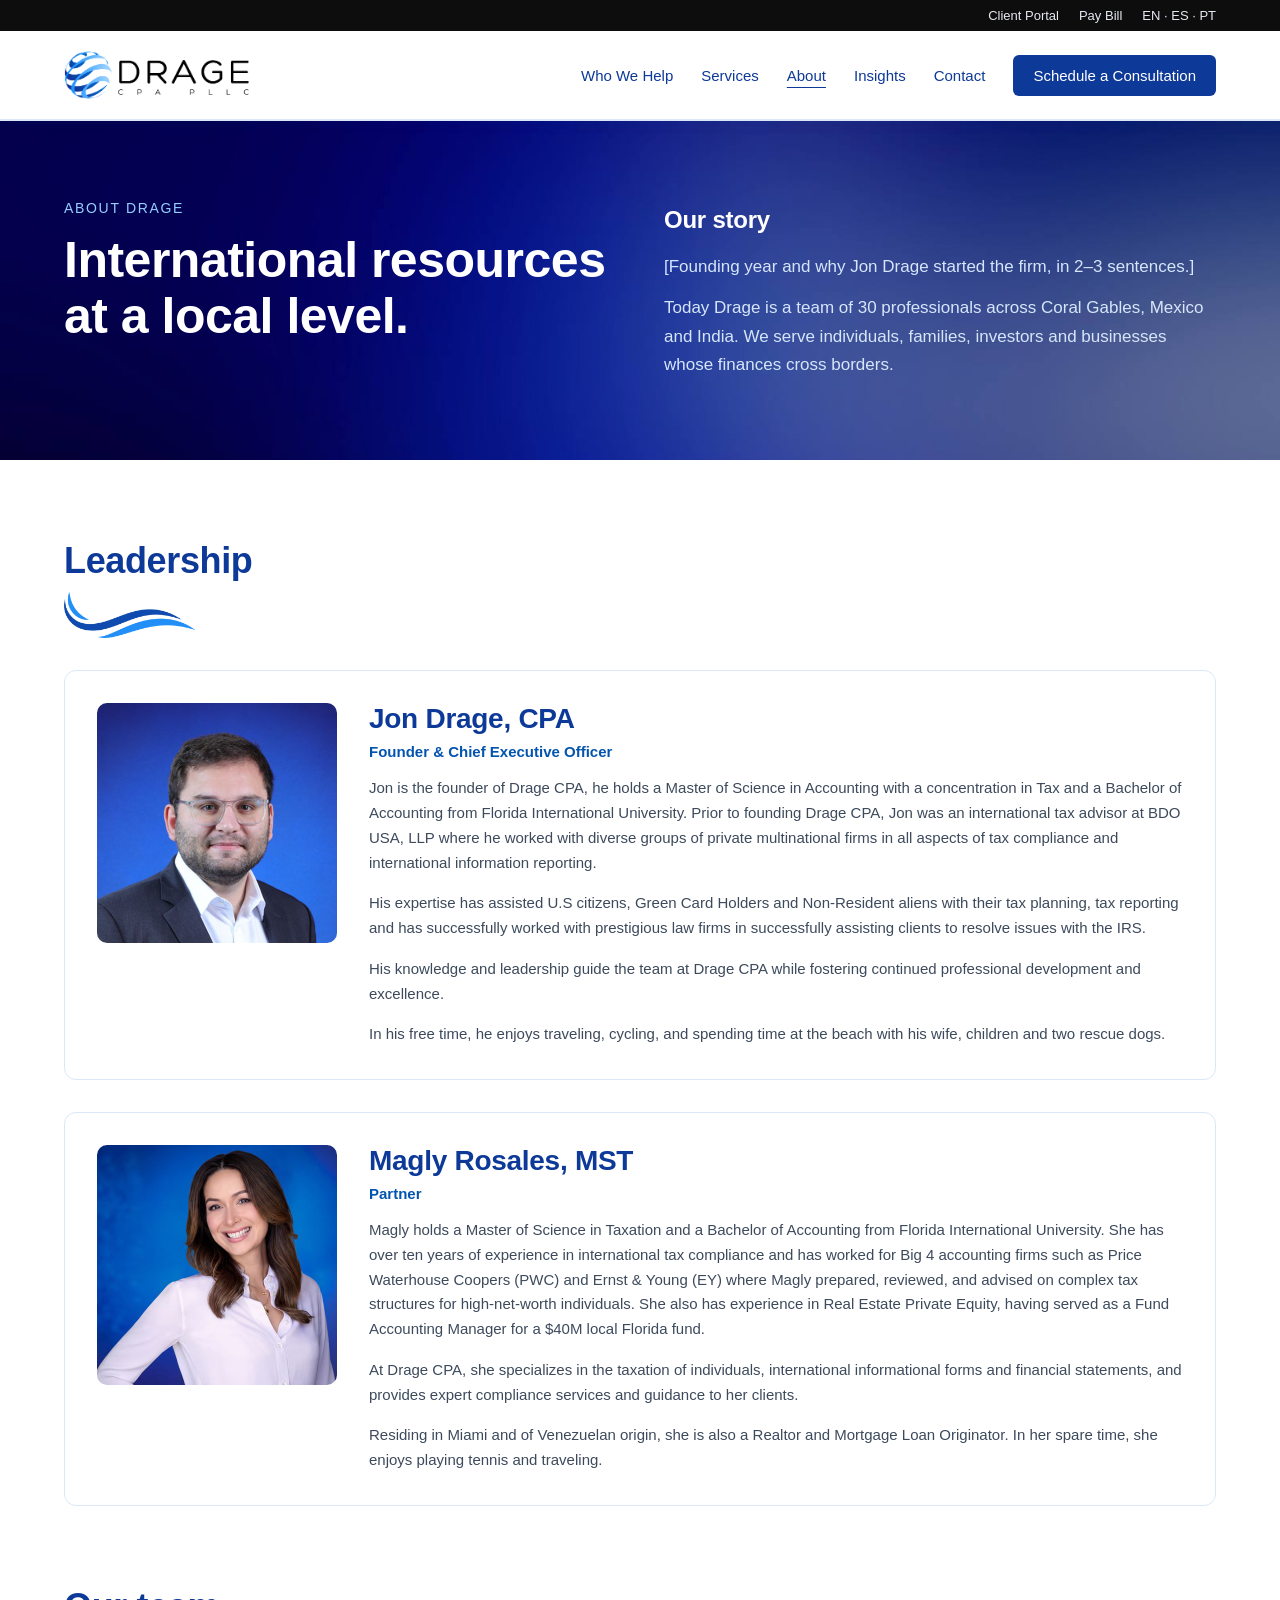
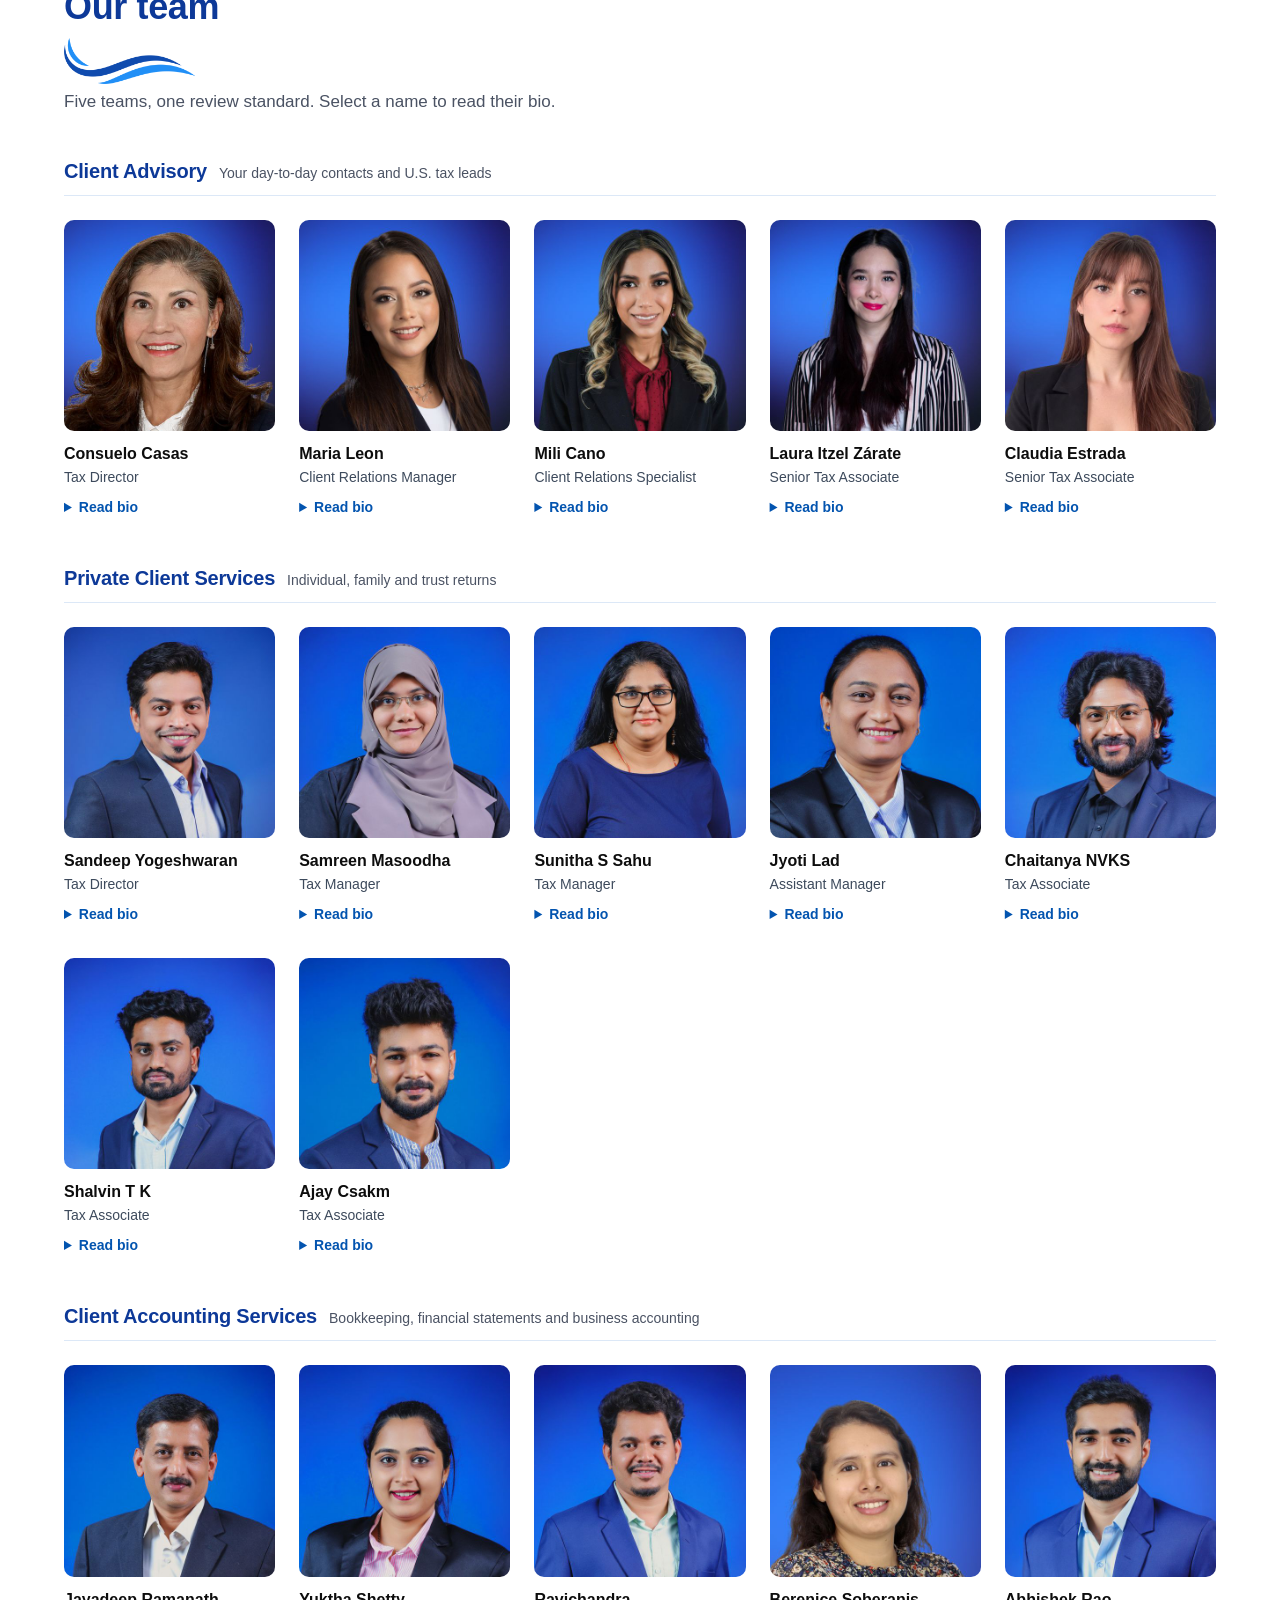
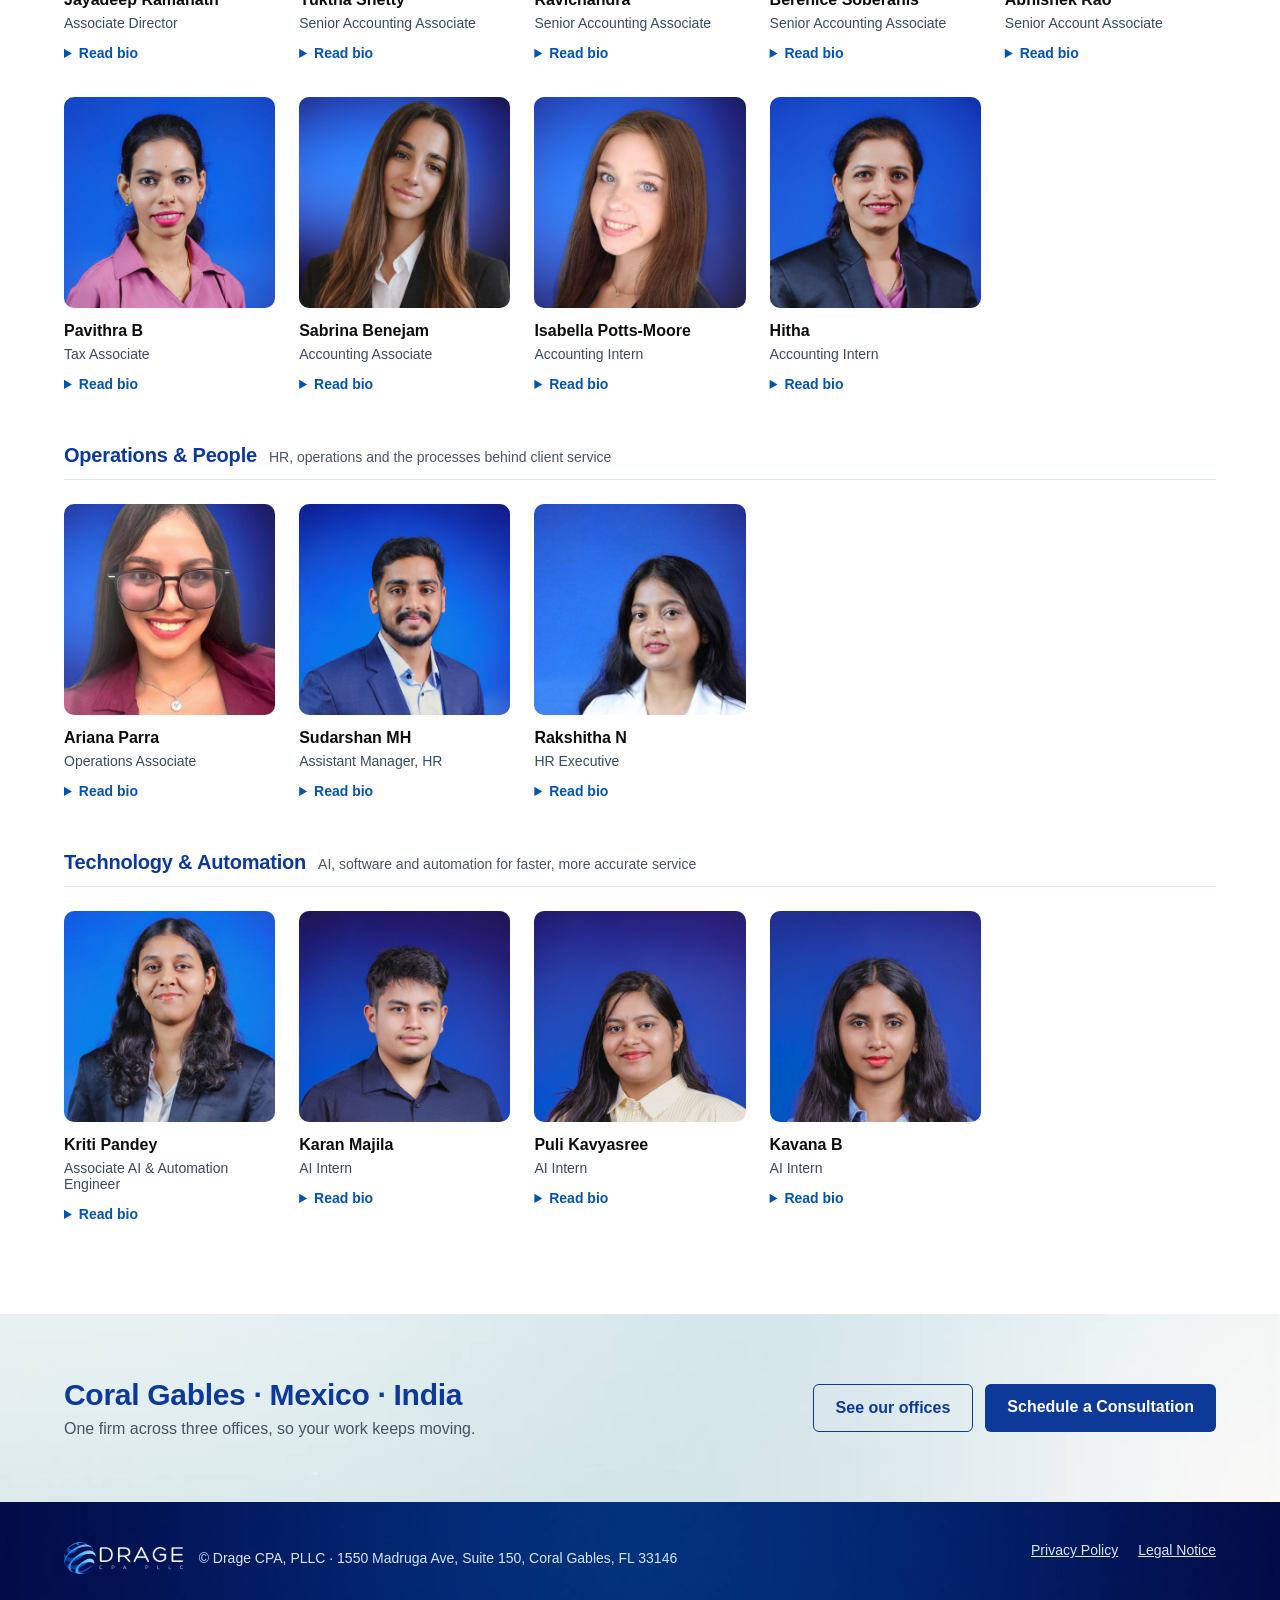
==== commit 092bc283: "AI interns position added" ====
--- a/about.html
+++ b/about.html
@@ -707,7 +707,7 @@
               
               
               <div style="font-size: 16px; font-weight: 700; margin-top: 8px; color: #0D0D0D">Karan Majila</div>
-              <div style="font-size: 14px; color: #3D4A5C">[Title to confirm]</div>
+              <div style="font-size: 14px; color: #3D4A5C">AI Intern</div>
               
                 <details style="margin-top: 4px">
                   <summary style="cursor: pointer; font-size: 14px; font-weight: 600; color: #0354AF; padding: 4px 0">Read bio</summary>
@@ -724,7 +724,7 @@
               
               
               <div style="font-size: 16px; font-weight: 700; margin-top: 8px; color: #0D0D0D">Puli Kavyasree</div>
-              <div style="font-size: 14px; color: #3D4A5C">[Title to confirm]</div>
+              <div style="font-size: 14px; color: #3D4A5C">AI Intern</div>
               
                 <details style="margin-top: 4px">
                   <summary style="cursor: pointer; font-size: 14px; font-weight: 600; color: #0354AF; padding: 4px 0">Read bio</summary>
@@ -741,7 +741,7 @@
               
               
               <div style="font-size: 16px; font-weight: 700; margin-top: 8px; color: #0D0D0D">Kavana B</div>
-              <div style="font-size: 14px; color: #3D4A5C">[Title to confirm]</div>
+              <div style="font-size: 14px; color: #3D4A5C">AI Intern</div>
               
                 <details style="margin-top: 4px">
                   <summary style="cursor: pointer; font-size: 14px; font-weight: 600; color: #0354AF; padding: 4px 0">Read bio</summary>
